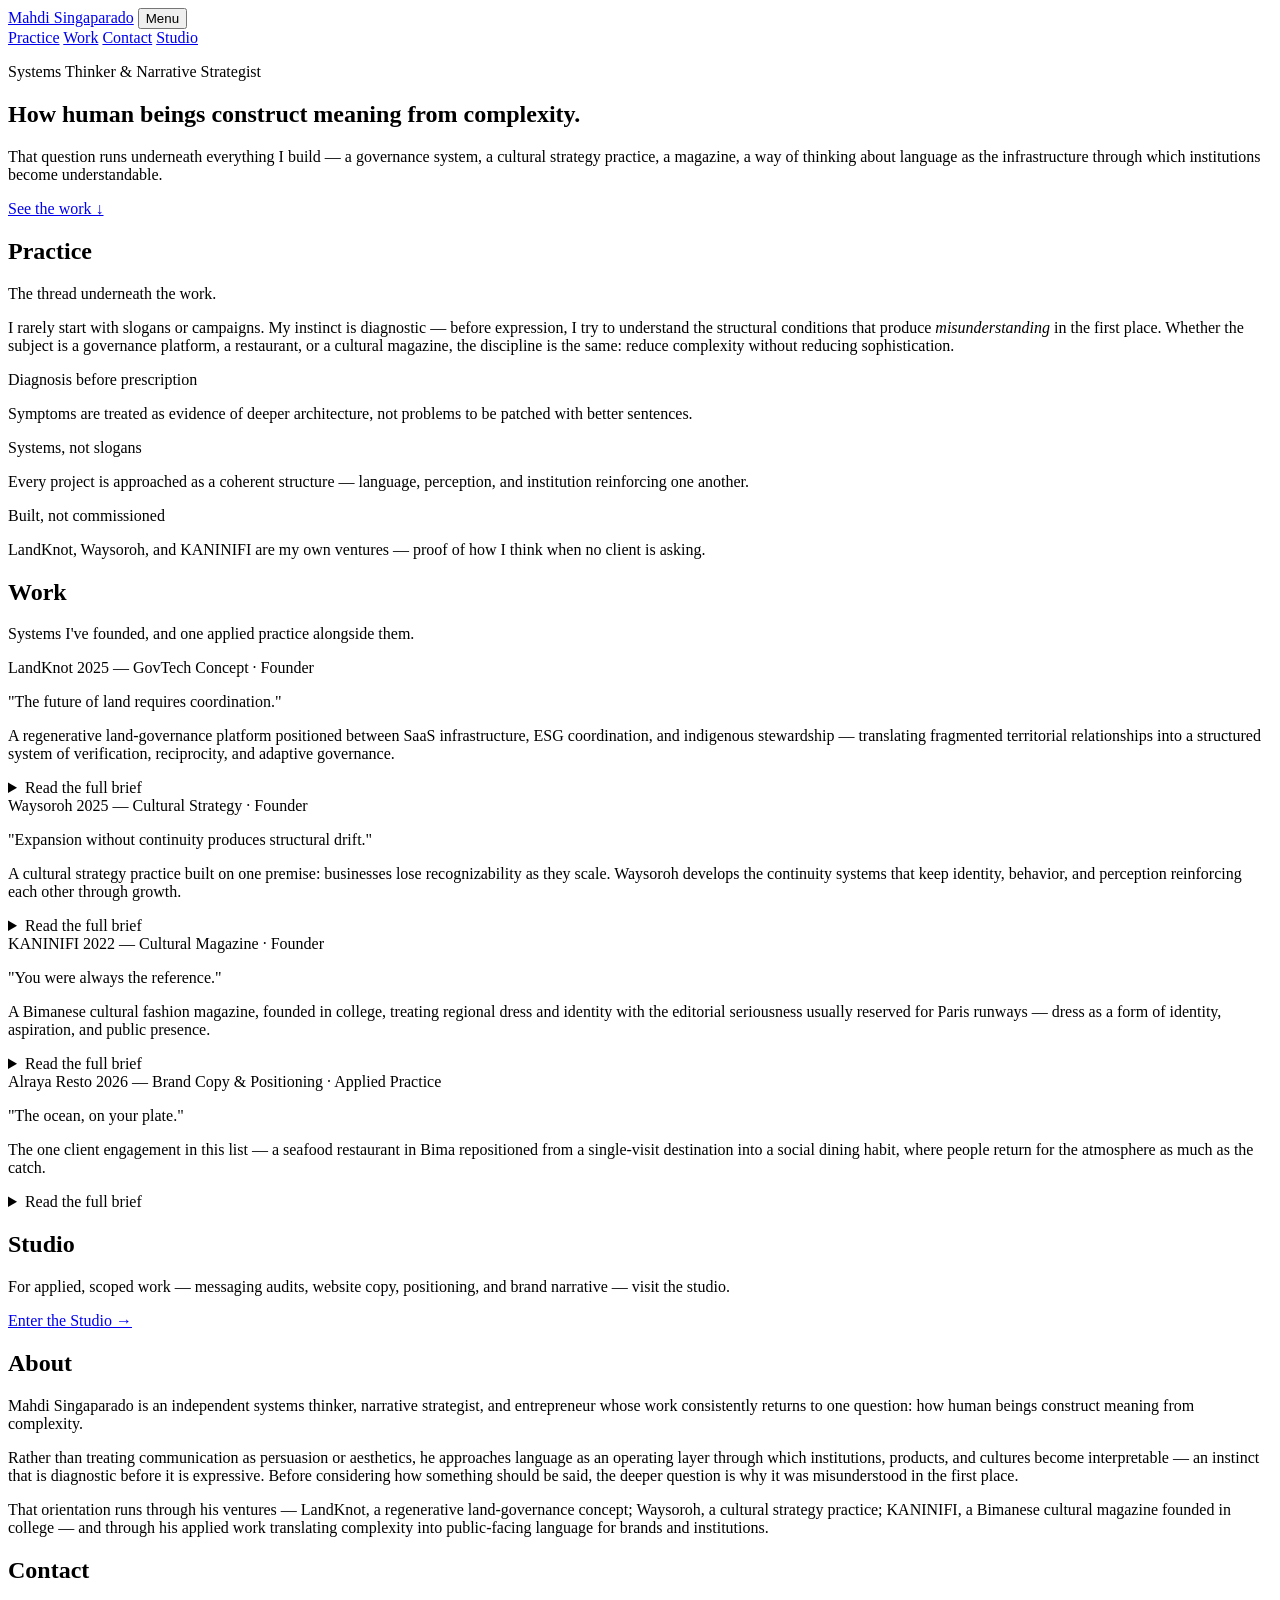
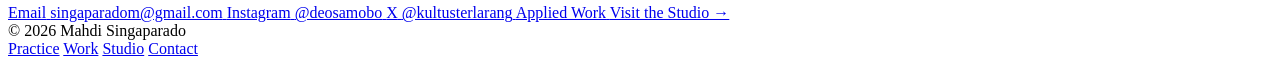
==== index.html @ 3f7102b0 "Create index.html" ====
<!DOCTYPE html>
<html lang="en">
<head>
<meta charset="UTF-8">
<meta name="viewport" content="width=device-width, initial-scale=1.0">
<title>Mahdi Singaparado</title>
<meta name="description" content="Mahdi Singaparado — systems thinker and narrative strategist working across language, culture, and institutions. LandKnot, Waysoroh, KANINIFI, and the practice behind them.">

<link rel="preconnect" href="https://fonts.googleapis.com">
<link rel="preconnect" href="https://fonts.gstatic.com" crossorigin>
<link href="https://fonts.googleapis.com/css2?family=Prata&family=Manrope:wght@400;500;600;700&family=IBM+Plex+Mono:wght@400;500&display=swap" rel="stylesheet">
<link rel="stylesheet" href="/styles.css">
</head>
<body>

<header>
  <nav class="container">
    <a href="#top" class="nav-name">Mahdi Singaparado</a>
    <button class="nav-toggle" id="navToggle" aria-expanded="false" aria-controls="navLinks">Menu</button>
    <div class="nav-links" id="navLinks">
      <a href="#practice">Practice</a>
      <a href="#work">Work</a>
      <a href="#contact">Contact</a>
      <a href="/studio" class="nav-cta">Studio</a>
    </div>
  </nav>
</header>

<main id="top">

  <!-- HERO -->
  <section class="hero">
    <div class="container">
      <p class="eyebrow hero-eyebrow">Systems Thinker &amp; Narrative Strategist</p>
      <h1>How human beings construct meaning from complexity.</h1>
      <p class="hero-sub">That question runs underneath everything I build — a governance system, a cultural strategy practice, a magazine, a way of thinking about language as the infrastructure through which institutions become understandable.</p>
      <a href="#work" class="hero-cta">See the work ↓</a>
    </div>
  </section>

  <!-- PRACTICE -->
  <section id="practice" class="practice">
    <div class="container">
      <div class="section-head reveal">
        <h2 class="section-title">Practice</h2>
        <p class="section-note">The thread underneath the work.</p>
      </div>
      <p class="practice-text reveal">I rarely start with slogans or campaigns. My instinct is diagnostic — before expression, I try to understand the structural conditions that produce <em>misunderstanding</em> in the first place. Whether the subject is a governance platform, a restaurant, or a cultural magazine, the discipline is the same: reduce complexity without reducing sophistication.</p>

      <div class="practice-list reveal">
        <div class="practice-item">
          <p class="eyebrow">Diagnosis before prescription</p>
          <p>Symptoms are treated as evidence of deeper architecture, not problems to be patched with better sentences.</p>
        </div>
        <div class="practice-item">
          <p class="eyebrow">Systems, not slogans</p>
          <p>Every project is approached as a coherent structure — language, perception, and institution reinforcing one another.</p>
        </div>
        <div class="practice-item">
          <p class="eyebrow">Built, not commissioned</p>
          <p>LandKnot, Waysoroh, and KANINIFI are my own ventures — proof of how I think when no client is asking.</p>
        </div>
      </div>
    </div>
  </section>

  <!-- WORK -->
  <section id="work">
    <div class="container">
      <div class="section-head reveal">
        <h2 class="section-title">Work</h2>
        <p class="section-note">Systems I've founded, and one applied practice alongside them.</p>
      </div>

      <div class="work-list">

        <div class="work-item reveal">
          <div class="work-meta">
            <span class="work-name">LandKnot</span>
            <span class="work-tag">2025 — GovTech Concept · Founder</span>
          </div>
          <p class="work-quote">"The future of land requires coordination."</p>
          <p class="work-desc">A regenerative land-governance platform positioned between SaaS infrastructure, ESG coordination, and indigenous stewardship — translating fragmented territorial relationships into a structured system of verification, reciprocity, and adaptive governance.</p>
          <details class="work-more">
            <summary>Read the full brief</summary>
            <div class="work-more-body">
              <p>LandKnot started from a structural observation: millions of hectares across emerging economies remain underutilized or disputed, while customary communities face legal fragmentation and limited participation in formal economic systems. The platform reframes land from static property into relational infrastructure — measurable, regenerative, and economically interoperable.</p>
              <p>Core line: <em>"LandKnot transforms fragmented land systems into coordinated stewardship networks."</em></p>
            </div>
          </details>
        </div>

        <div class="work-item reveal">
          <div class="work-meta">
            <span class="work-name">Waysoroh</span>
            <span class="work-tag">2025 — Cultural Strategy · Founder</span>
          </div>
          <p class="work-quote">"Expansion without continuity produces structural drift."</p>
          <p class="work-desc">A cultural strategy practice built on one premise: businesses lose recognizability as they scale. Waysoroh develops the continuity systems that keep identity, behavior, and perception reinforcing each other through growth.</p>
          <details class="work-more">
            <summary>Read the full brief</summary>
            <div class="work-more-body">
              <p>Working across hospitality, luxury, technology, and institutional sectors, Waysoroh's approach starts before communication and visual identity — establishing the foundational conditions that let a business remain legible to itself and to the market as complexity accumulates.</p>
              <p>Hero line: <em>"Strategic identity infrastructure for businesses navigating rapid growth, market expansion, and increasing complexity."</em></p>
            </div>
          </details>
        </div>

        <div class="work-item reveal">
          <div class="work-meta">
            <span class="work-name">KANINIFI</span>
            <span class="work-tag">2022 — Cultural Magazine · Founder</span>
          </div>
          <p class="work-quote">"You were always the reference."</p>
          <p class="work-desc">A Bimanese cultural fashion magazine, founded in college, treating regional dress and identity with the editorial seriousness usually reserved for Paris runways — dress as a form of identity, aspiration, and public presence.</p>
          <details class="work-more">
            <summary>Read the full brief</summary>
            <div class="work-more-body">
              <p>KANINIFI — from <em>kani</em> (to wear) and <em>nifi</em> (dreams) — argued that Indonesian textile and dress traditions weren't a historical subject to be appreciated from a distance, but a living present tense: the batik, the ikat, the songket, placed on the same editorial stage where global fashion culture conducts its conversations.</p>
              <p>Founding line: <em>"Heritage that gets dressed every morning."</em></p>
            </div>
          </details>
        </div>

        <div class="work-item reveal">
          <div class="work-meta">
            <span class="work-name">Alraya Resto</span>
            <span class="work-tag">2026 — Brand Copy &amp; Positioning · Applied Practice</span>
          </div>
          <p class="work-quote">"The ocean, on your plate."</p>
          <p class="work-desc">The one client engagement in this list — a seafood restaurant in Bima repositioned from a single-visit destination into a social dining habit, where people return for the atmosphere as much as the catch.</p>
          <details class="work-more">
            <summary>Read the full brief</summary>
            <div class="work-more-body">
              <p>Alraya sources seafood directly from Sampungu's fishermen and its own aquaculture farm in Waworada Bay. The copy system carries that provenance through warmth and shared experience rather than a list of features — small talk over a live tank, a table by the koi pond, food arriving as the story ends in laughter.</p>
              <p>Tagline: <em>Pesta Cita Rasa — The Feast of Flavour.</em></p>
            </div>
          </details>
        </div>

      </div>
    </div>
  </section>

  <!-- STUDIO LINK-OUT -->
  <section class="studio-band">
    <div class="container">
      <div class="section-head reveal" style="border-color:#3A3936;">
        <h2 class="section-title">Studio</h2>
      </div>
      <div class="studio-band-body reveal">
        <p>For applied, scoped work — messaging audits, website copy, positioning, and brand narrative — visit the studio.</p>
        <a href="/studio" class="studio-band-cta">Enter the Studio →</a>
      </div>
    </div>
  </section>

  <!-- ABOUT + CONTACT -->
  <section id="contact">
    <div class="container">
      <div class="about-contact">

        <div class="reveal">
          <h2 class="section-title" style="margin-bottom:20px;">About</h2>
          <div class="about-text">
            <p>Mahdi Singaparado is an independent systems thinker, narrative strategist, and entrepreneur whose work consistently returns to one question: how human beings construct meaning from complexity.</p>
            <p>Rather than treating communication as persuasion or aesthetics, he approaches language as an operating layer through which institutions, products, and cultures become interpretable — an instinct that is diagnostic before it is expressive. Before considering how something should be said, the deeper question is why it was misunderstood in the first place.</p>
            <p>That orientation runs through his ventures — LandKnot, a regenerative land-governance concept; Waysoroh, a cultural strategy practice; KANINIFI, a Bimanese cultural magazine founded in college — and through his applied work translating complexity into public-facing language for brands and institutions.</p>
          </div>
        </div>

        <div class="reveal">
          <h2 class="section-title" style="margin-bottom:20px;">Contact</h2>
          <div class="contact-list">
            <a href="mailto:singaparadom@gmail.com" class="contact-row">
              <span class="contact-label">Email</span>
              <span class="contact-value">singaparadom@gmail.com</span>
            </a>
            <a href="https://instagram.com/deosamobo" target="_blank" rel="noopener" class="contact-row">
              <span class="contact-label">Instagram</span>
              <span class="contact-value">@deosamobo</span>
            </a>
            <a href="https://x.com/kultusterlarang" target="_blank" rel="noopener" class="contact-row">
              <span class="contact-label">X</span>
              <span class="contact-value">@kultusterlarang</span>
            </a>
            <a href="/studio" class="contact-row">
              <span class="contact-label">Applied Work</span>
              <span class="contact-value">Visit the Studio →</span>
            </a>
          </div>
        </div>

      </div>
    </div>
  </section>

</main>

<footer>
  <div class="container footer-row">
    <span>© 2026 Mahdi Singaparado</span>
    <div class="footer-links">
      <a href="#practice">Practice</a>
      <a href="#work">Work</a>
      <a href="/studio">Studio</a>
      <a href="#contact">Contact</a>
    </div>
  </div>
</footer>

<script src="/script.js"></script>
</body>
</html>
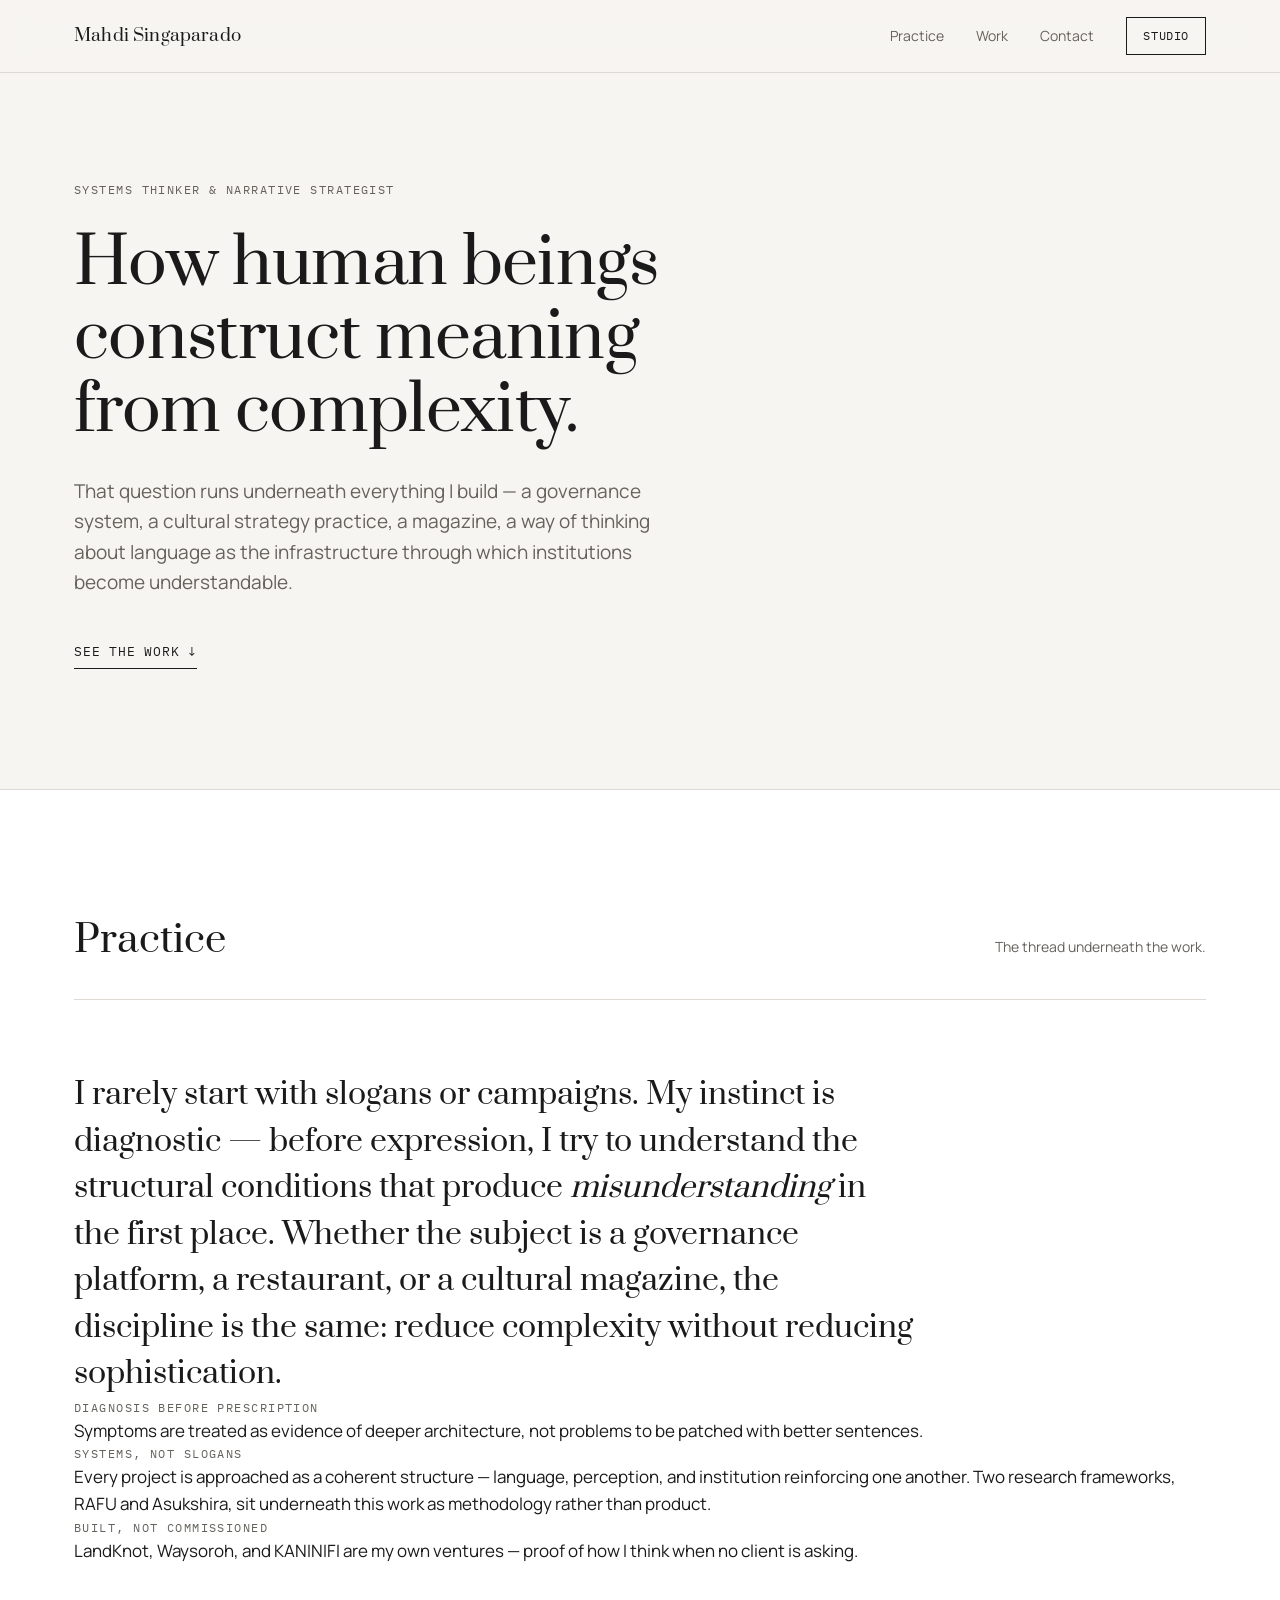
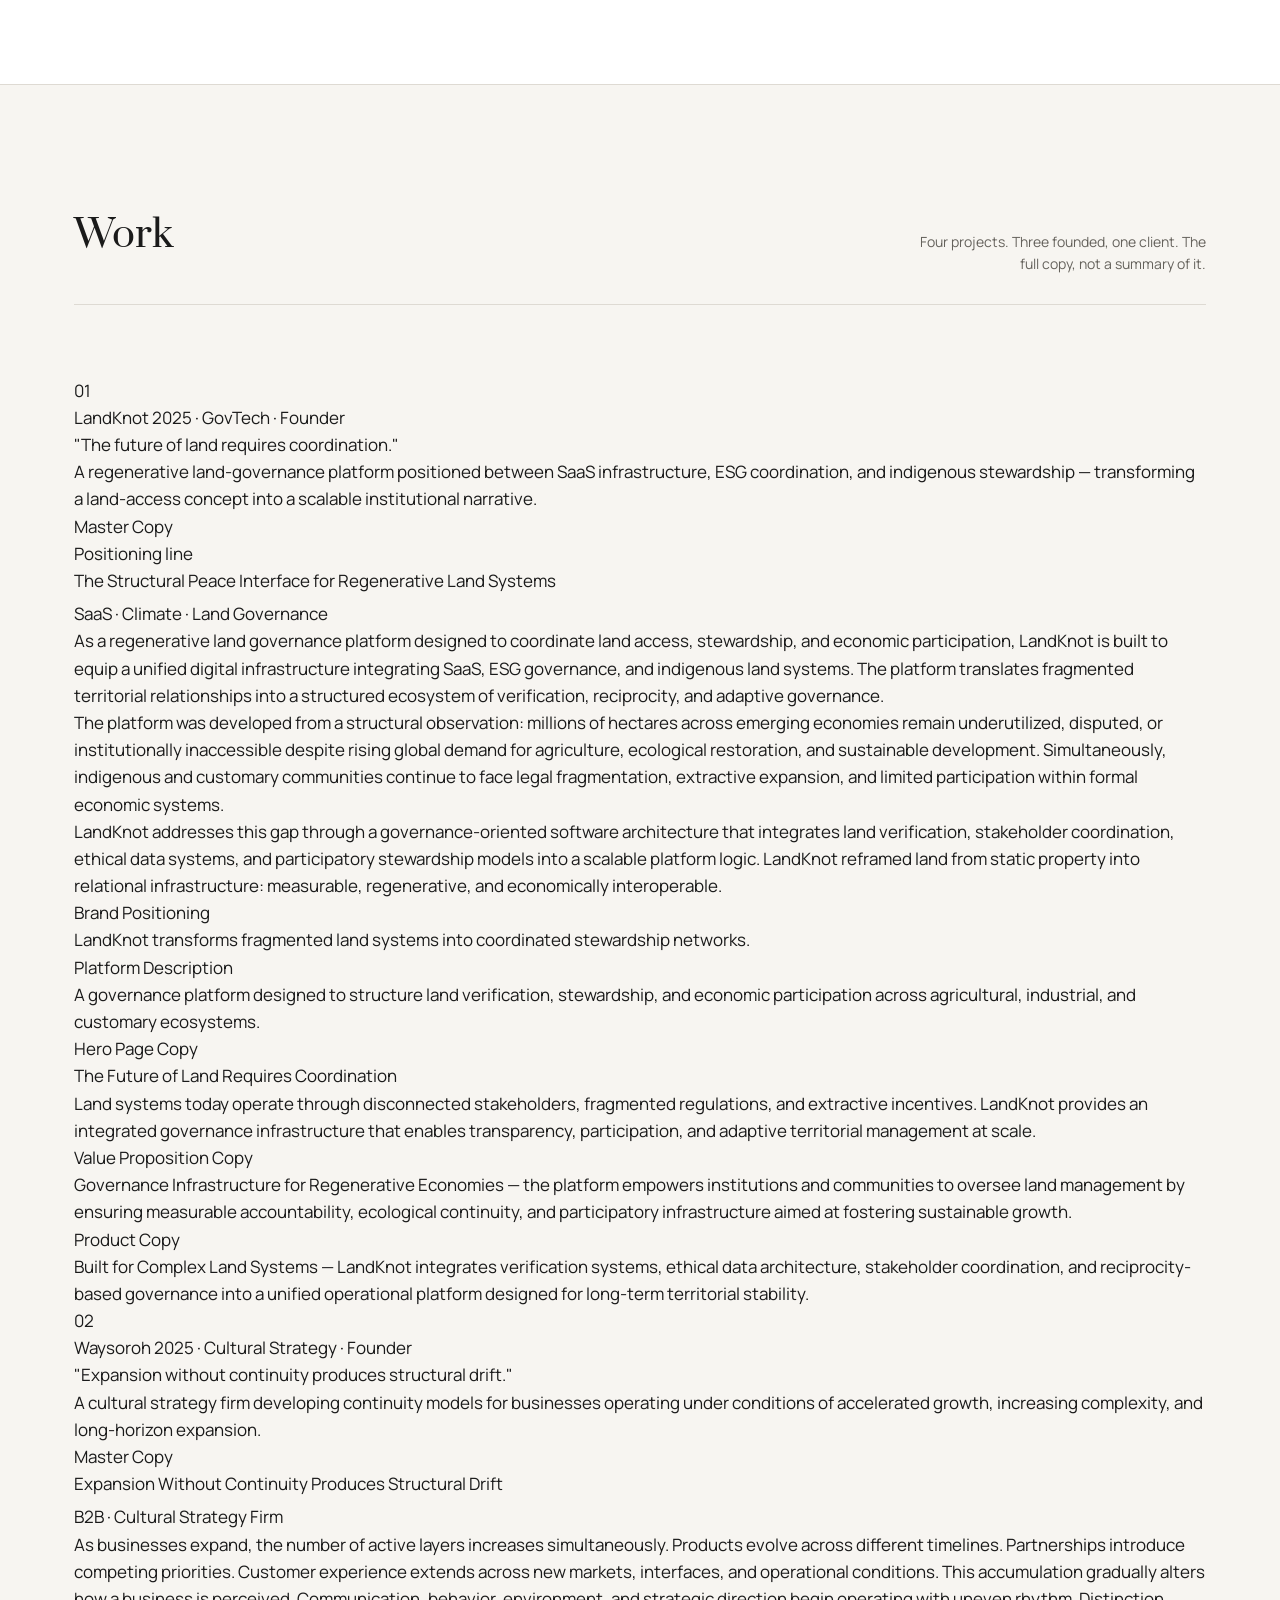
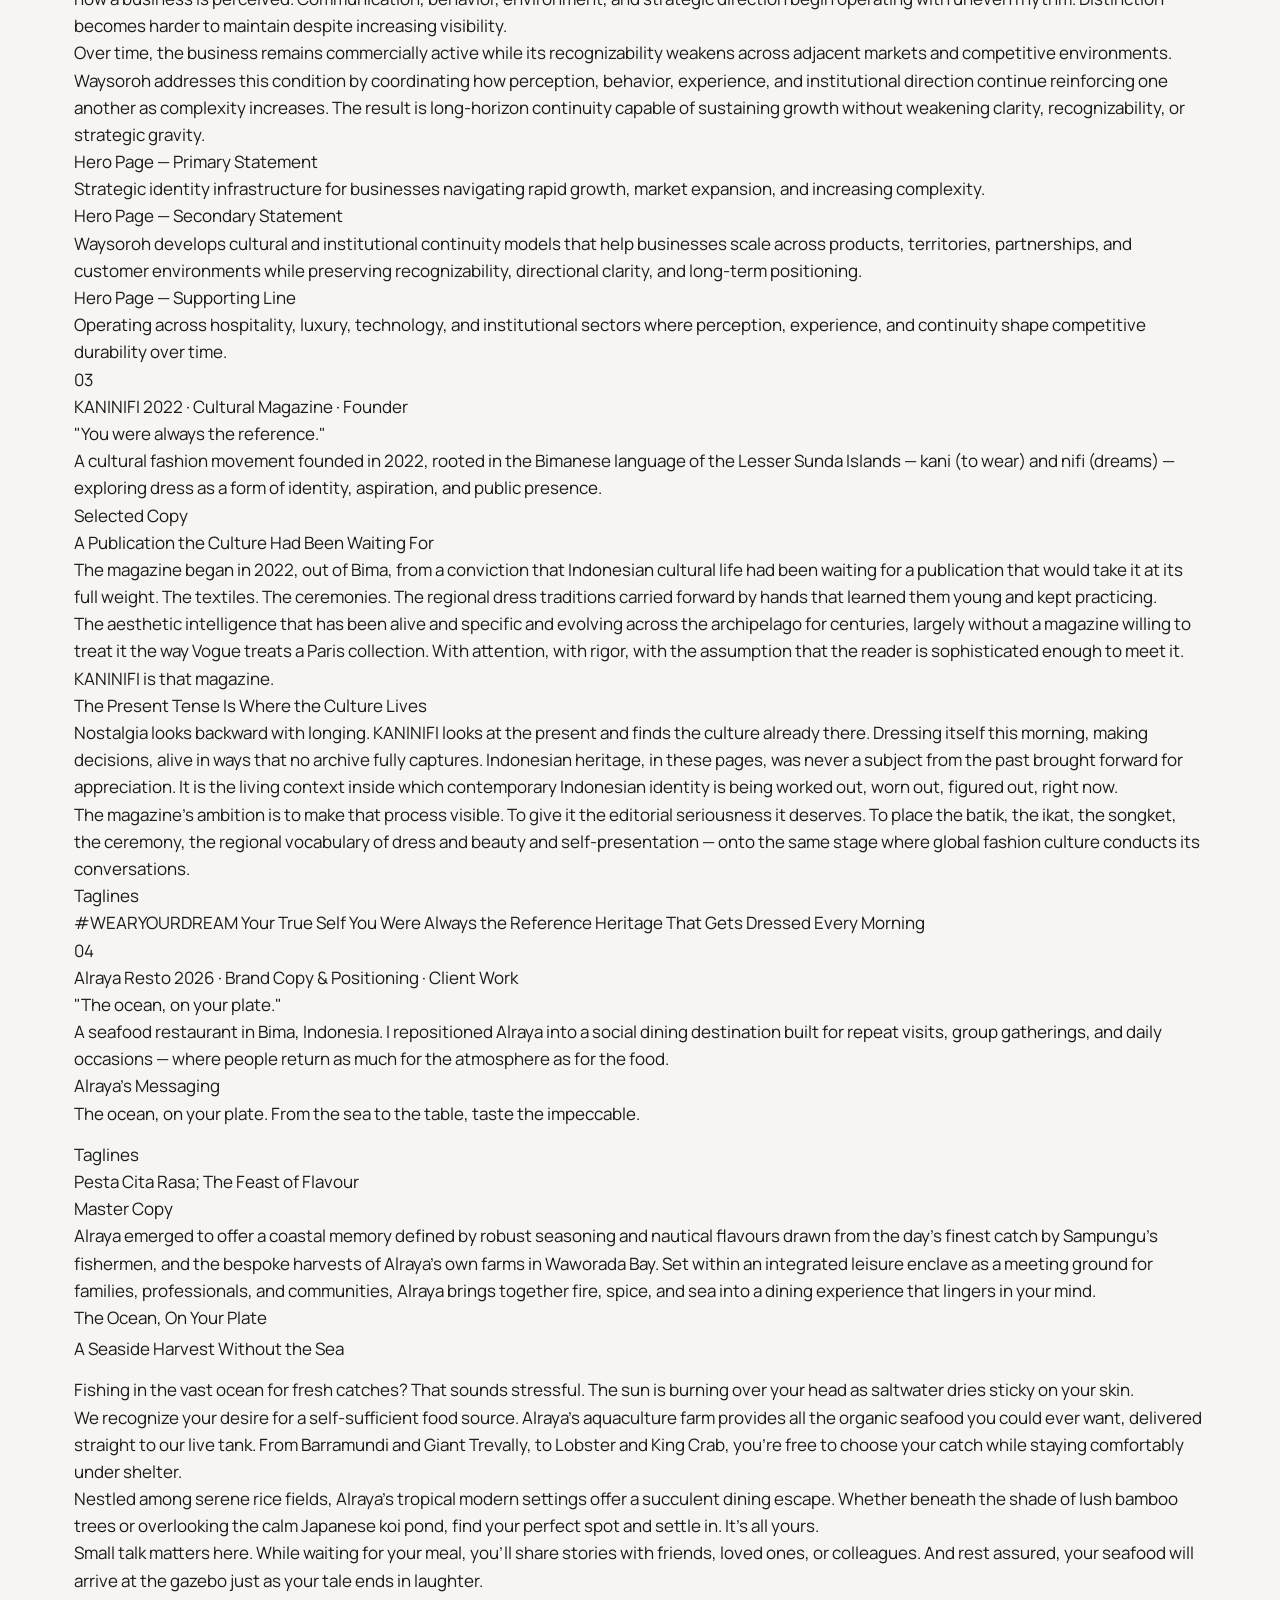
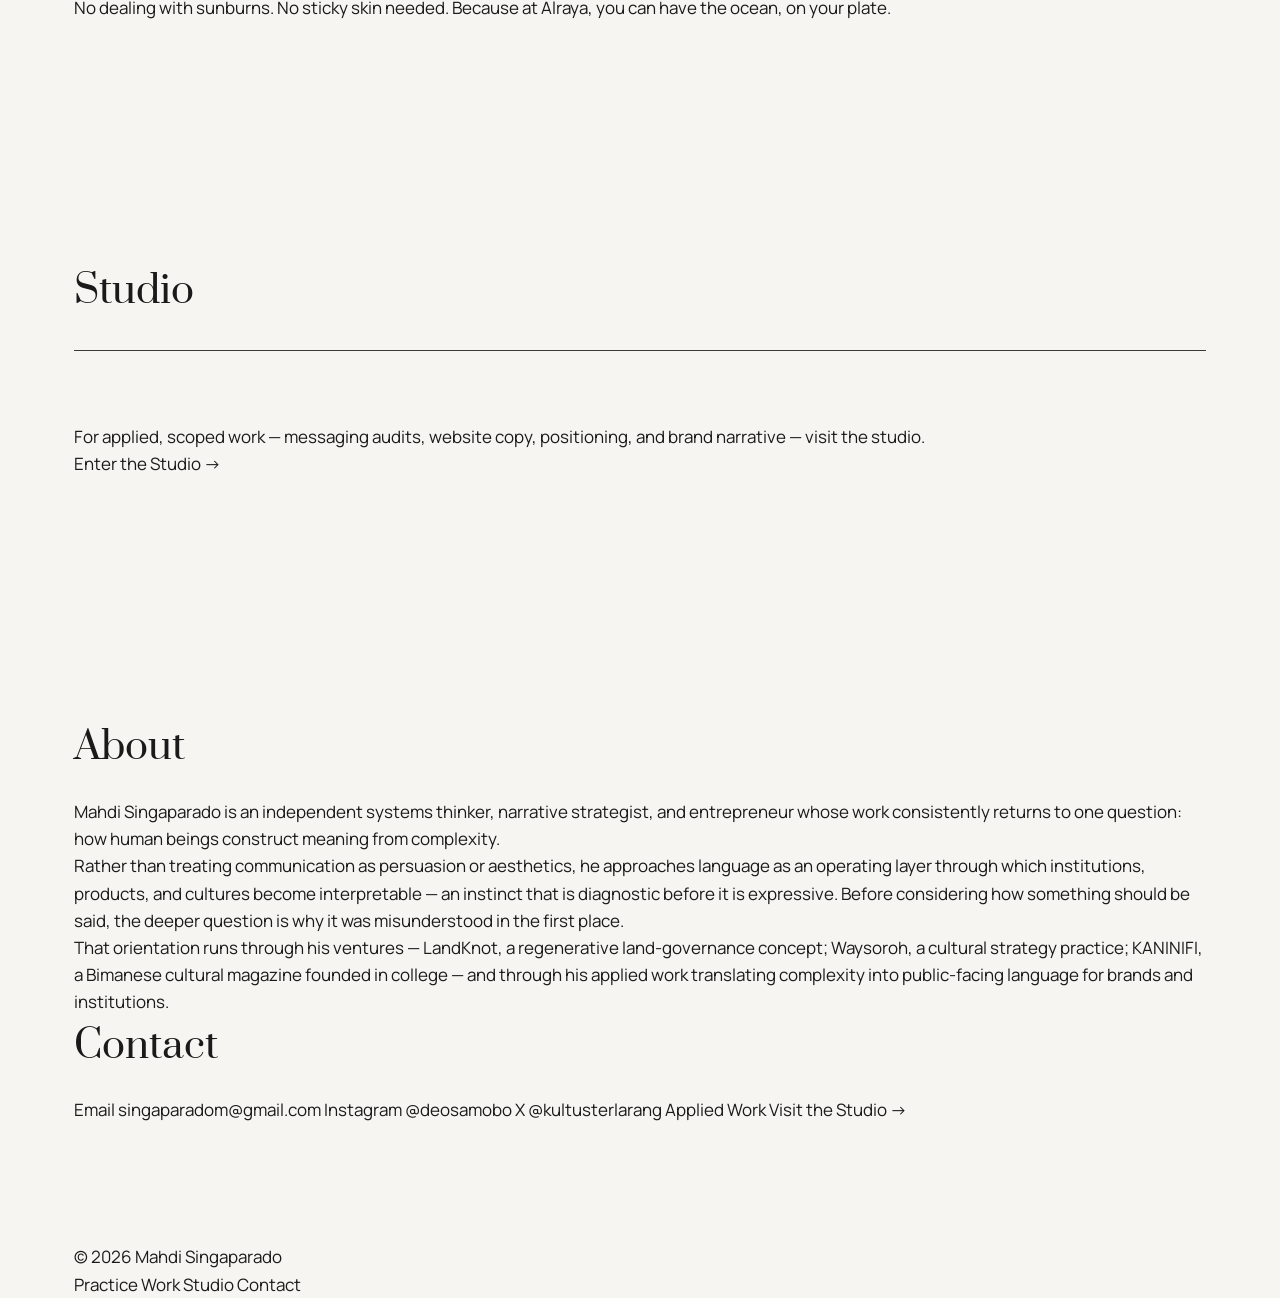
==== commit 29736620: "Update index.html" ====
--- a/index.html
+++ b/index.html
@@ -14,6 +14,7 @@
 <body>
 
 <header>
+  <div class="stripe"><span class="s1"></span><span class="s2"></span><span class="s3"></span><span class="s4"></span></div>
   <nav class="container">
     <a href="#top" class="nav-name">Mahdi Singaparado</a>
     <button class="nav-toggle" id="navToggle" aria-expanded="false" aria-controls="navLinks">Menu</button>
@@ -48,15 +49,18 @@
       <p class="practice-text reveal">I rarely start with slogans or campaigns. My instinct is diagnostic — before expression, I try to understand the structural conditions that produce <em>misunderstanding</em> in the first place. Whether the subject is a governance platform, a restaurant, or a cultural magazine, the discipline is the same: reduce complexity without reducing sophistication.</p>
 
       <div class="practice-list reveal">
-        <div class="practice-item">
+        <div class="practice-item accent-sage">
+          <div class="practice-swatch"></div>
           <p class="eyebrow">Diagnosis before prescription</p>
           <p>Symptoms are treated as evidence of deeper architecture, not problems to be patched with better sentences.</p>
         </div>
-        <div class="practice-item">
+        <div class="practice-item accent-clay">
+          <div class="practice-swatch"></div>
           <p class="eyebrow">Systems, not slogans</p>
-          <p>Every project is approached as a coherent structure — language, perception, and institution reinforcing one another.</p>
-        </div>
-        <div class="practice-item">
+          <p>Every project is approached as a coherent structure — language, perception, and institution reinforcing one another. Two research frameworks, RAFU and Asukshira, sit underneath this work as methodology rather than product.</p>
+        </div>
+        <div class="practice-item accent-obsidian">
+          <div class="practice-swatch"></div>
           <p class="eyebrow">Built, not commissioned</p>
           <p>LandKnot, Waysoroh, and KANINIFI are my own ventures — proof of how I think when no client is asking.</p>
         </div>
@@ -69,73 +73,178 @@
     <div class="container">
       <div class="section-head reveal">
         <h2 class="section-title">Work</h2>
-        <p class="section-note">Systems I've founded, and one applied practice alongside them.</p>
+        <p class="section-note">Four projects. Three founded, one client. The full copy, not a summary of it.</p>
       </div>
 
       <div class="work-list">
 
-        <div class="work-item reveal">
-          <div class="work-meta">
-            <span class="work-name">LandKnot</span>
-            <span class="work-tag">2025 — GovTech Concept · Founder</span>
-          </div>
-          <p class="work-quote">"The future of land requires coordination."</p>
-          <p class="work-desc">A regenerative land-governance platform positioned between SaaS infrastructure, ESG coordination, and indigenous stewardship — translating fragmented territorial relationships into a structured system of verification, reciprocity, and adaptive governance.</p>
-          <details class="work-more">
-            <summary>Read the full brief</summary>
-            <div class="work-more-body">
-              <p>LandKnot started from a structural observation: millions of hectares across emerging economies remain underutilized or disputed, while customary communities face legal fragmentation and limited participation in formal economic systems. The platform reframes land from static property into relational infrastructure — measurable, regenerative, and economically interoperable.</p>
-              <p>Core line: <em>"LandKnot transforms fragmented land systems into coordinated stewardship networks."</em></p>
-            </div>
-          </details>
-        </div>
-
-        <div class="work-item reveal">
-          <div class="work-meta">
-            <span class="work-name">Waysoroh</span>
-            <span class="work-tag">2025 — Cultural Strategy · Founder</span>
-          </div>
-          <p class="work-quote">"Expansion without continuity produces structural drift."</p>
-          <p class="work-desc">A cultural strategy practice built on one premise: businesses lose recognizability as they scale. Waysoroh develops the continuity systems that keep identity, behavior, and perception reinforcing each other through growth.</p>
-          <details class="work-more">
-            <summary>Read the full brief</summary>
-            <div class="work-more-body">
-              <p>Working across hospitality, luxury, technology, and institutional sectors, Waysoroh's approach starts before communication and visual identity — establishing the foundational conditions that let a business remain legible to itself and to the market as complexity accumulates.</p>
-              <p>Hero line: <em>"Strategic identity infrastructure for businesses navigating rapid growth, market expansion, and increasing complexity."</em></p>
-            </div>
-          </details>
-        </div>
-
-        <div class="work-item reveal">
-          <div class="work-meta">
-            <span class="work-name">KANINIFI</span>
-            <span class="work-tag">2022 — Cultural Magazine · Founder</span>
-          </div>
-          <p class="work-quote">"You were always the reference."</p>
-          <p class="work-desc">A Bimanese cultural fashion magazine, founded in college, treating regional dress and identity with the editorial seriousness usually reserved for Paris runways — dress as a form of identity, aspiration, and public presence.</p>
-          <details class="work-more">
-            <summary>Read the full brief</summary>
-            <div class="work-more-body">
-              <p>KANINIFI — from <em>kani</em> (to wear) and <em>nifi</em> (dreams) — argued that Indonesian textile and dress traditions weren't a historical subject to be appreciated from a distance, but a living present tense: the batik, the ikat, the songket, placed on the same editorial stage where global fashion culture conducts its conversations.</p>
-              <p>Founding line: <em>"Heritage that gets dressed every morning."</em></p>
-            </div>
-          </details>
-        </div>
-
-        <div class="work-item reveal">
-          <div class="work-meta">
-            <span class="work-name">Alraya Resto</span>
-            <span class="work-tag">2026 — Brand Copy &amp; Positioning · Applied Practice</span>
-          </div>
-          <p class="work-quote">"The ocean, on your plate."</p>
-          <p class="work-desc">The one client engagement in this list — a seafood restaurant in Bima repositioned from a single-visit destination into a social dining habit, where people return for the atmosphere as much as the catch.</p>
-          <details class="work-more">
-            <summary>Read the full brief</summary>
-            <div class="work-more-body">
-              <p>Alraya sources seafood directly from Sampungu's fishermen and its own aquaculture farm in Waworada Bay. The copy system carries that provenance through warmth and shared experience rather than a list of features — small talk over a live tank, a table by the koi pond, food arriving as the story ends in laughter.</p>
-              <p>Tagline: <em>Pesta Cita Rasa — The Feast of Flavour.</em></p>
-            </div>
-          </details>
+        <div class="work-item reveal accent-sage">
+          <div class="index-num">01</div>
+          <div class="accent-rule"></div>
+          <div>
+            <div class="work-meta">
+              <span class="work-name">LandKnot</span>
+              <span class="chip">2025 · GovTech · Founder</span>
+            </div>
+            <p class="work-quote">"The future of land requires coordination."</p>
+            <p class="work-desc">A regenerative land-governance platform positioned between SaaS infrastructure, ESG coordination, and indigenous stewardship — transforming a land-access concept into a scalable institutional narrative.</p>
+
+            <div class="work-copy-section">
+              <p class="work-copy-heading">Master Copy</p>
+              <div class="copy-block">
+                <p class="copy-label">Positioning line</p>
+                <p class="copy-display">The Structural Peace Interface for Regenerative Land Systems</p>
+                <p class="copy-label" style="margin-top:6px;">SaaS · Climate · Land Governance</p>
+              </div>
+              <div class="copy-block">
+                <p class="copy-text">As a regenerative land governance platform designed to coordinate land access, stewardship, and economic participation, LandKnot is built to equip a unified digital infrastructure integrating SaaS, ESG governance, and indigenous land systems. The platform translates fragmented territorial relationships into a structured ecosystem of verification, reciprocity, and adaptive governance.</p>
+                <p class="copy-text">The platform was developed from a structural observation: millions of hectares across emerging economies remain underutilized, disputed, or institutionally inaccessible despite rising global demand for agriculture, ecological restoration, and sustainable development. Simultaneously, indigenous and customary communities continue to face legal fragmentation, extractive expansion, and limited participation within formal economic systems.</p>
+                <p class="copy-text">LandKnot addresses this gap through a governance-oriented software architecture that integrates land verification, stakeholder coordination, ethical data systems, and participatory stewardship models into a scalable platform logic. LandKnot reframed land from static property into relational infrastructure: measurable, regenerative, and economically interoperable.</p>
+              </div>
+
+              <div class="spec-grid">
+                <div class="spec-row">
+                  <p class="copy-label">Brand Positioning</p>
+                  <p class="copy-text">LandKnot transforms fragmented land systems into coordinated stewardship networks.</p>
+                </div>
+                <div class="spec-row">
+                  <p class="copy-label">Platform Description</p>
+                  <p class="copy-text">A governance platform designed to structure land verification, stewardship, and economic participation across agricultural, industrial, and customary ecosystems.</p>
+                </div>
+                <div class="spec-row">
+                  <p class="copy-label">Hero Page Copy</p>
+                  <p class="copy-display">The Future of Land Requires Coordination</p>
+                  <p class="copy-text">Land systems today operate through disconnected stakeholders, fragmented regulations, and extractive incentives. LandKnot provides an integrated governance infrastructure that enables transparency, participation, and adaptive territorial management at scale.</p>
+                </div>
+                <div class="spec-row">
+                  <p class="copy-label">Value Proposition Copy</p>
+                  <p class="copy-text">Governance Infrastructure for Regenerative Economies — the platform empowers institutions and communities to oversee land management by ensuring measurable accountability, ecological continuity, and participatory infrastructure aimed at fostering sustainable growth.</p>
+                </div>
+                <div class="spec-row">
+                  <p class="copy-label">Product Copy</p>
+                  <p class="copy-text">Built for Complex Land Systems — LandKnot integrates verification systems, ethical data architecture, stakeholder coordination, and reciprocity-based governance into a unified operational platform designed for long-term territorial stability.</p>
+                </div>
+              </div>
+            </div>
+          </div>
+        </div>
+
+        <div class="work-item reveal accent-clay">
+          <div class="index-num">02</div>
+          <div class="accent-rule"></div>
+          <div>
+            <div class="work-meta">
+              <span class="work-name">Waysoroh</span>
+              <span class="chip">2025 · Cultural Strategy · Founder</span>
+            </div>
+            <p class="work-quote">"Expansion without continuity produces structural drift."</p>
+            <p class="work-desc">A cultural strategy firm developing continuity models for businesses operating under conditions of accelerated growth, increasing complexity, and long-horizon expansion.</p>
+
+            <div class="work-copy-section">
+              <p class="work-copy-heading">Master Copy</p>
+              <div class="copy-block">
+                <p class="copy-display">Expansion Without Continuity Produces Structural Drift</p>
+                <p class="copy-label" style="margin-top:6px;">B2B · Cultural Strategy Firm</p>
+              </div>
+              <div class="copy-block">
+                <p class="copy-text">As businesses expand, the number of active layers increases simultaneously. Products evolve across different timelines. Partnerships introduce competing priorities. Customer experience extends across new markets, interfaces, and operational conditions. This accumulation gradually alters how a business is perceived. Communication, behavior, environment, and strategic direction begin operating with uneven rhythm. Distinction becomes harder to maintain despite increasing visibility.</p>
+                <p class="copy-text">Over time, the business remains commercially active while its recognizability weakens across adjacent markets and competitive environments. Waysoroh addresses this condition by coordinating how perception, behavior, experience, and institutional direction continue reinforcing one another as complexity increases. The result is long-horizon continuity capable of sustaining growth without weakening clarity, recognizability, or strategic gravity.</p>
+              </div>
+
+              <div class="spec-grid">
+                <div class="spec-row">
+                  <p class="copy-label">Hero Page — Primary Statement</p>
+                  <p class="copy-text">Strategic identity infrastructure for businesses navigating rapid growth, market expansion, and increasing complexity.</p>
+                </div>
+                <div class="spec-row">
+                  <p class="copy-label">Hero Page — Secondary Statement</p>
+                  <p class="copy-text">Waysoroh develops cultural and institutional continuity models that help businesses scale across products, territories, partnerships, and customer environments while preserving recognizability, directional clarity, and long-term positioning.</p>
+                </div>
+                <div class="spec-row">
+                  <p class="copy-label">Hero Page — Supporting Line</p>
+                  <p class="copy-text">Operating across hospitality, luxury, technology, and institutional sectors where perception, experience, and continuity shape competitive durability over time.</p>
+                </div>
+              </div>
+            </div>
+          </div>
+        </div>
+
+        <div class="work-item reveal accent-obsidian">
+          <div class="index-num">03</div>
+          <div class="accent-rule"></div>
+          <div>
+            <div class="work-meta">
+              <span class="work-name">KANINIFI</span>
+              <span class="chip">2022 · Cultural Magazine · Founder</span>
+            </div>
+            <p class="work-quote">"You were always the reference."</p>
+            <p class="work-desc">A cultural fashion movement founded in 2022, rooted in the Bimanese language of the Lesser Sunda Islands — kani (to wear) and nifi (dreams) — exploring dress as a form of identity, aspiration, and public presence.</p>
+
+            <div class="work-copy-section">
+              <p class="work-copy-heading">Selected Copy</p>
+              <div class="copy-block">
+                <p class="copy-display">A Publication the Culture Had Been Waiting For</p>
+                <p class="copy-text">The magazine began in 2022, out of Bima, from a conviction that Indonesian cultural life had been waiting for a publication that would take it at its full weight. The textiles. The ceremonies. The regional dress traditions carried forward by hands that learned them young and kept practicing.</p>
+                <p class="copy-text">The aesthetic intelligence that has been alive and specific and evolving across the archipelago for centuries, largely without a magazine willing to treat it the way Vogue treats a Paris collection. With attention, with rigor, with the assumption that the reader is sophisticated enough to meet it. KANINIFI is that magazine.</p>
+              </div>
+              <div class="copy-block">
+                <p class="copy-display">The Present Tense Is Where the Culture Lives</p>
+                <p class="copy-text">Nostalgia looks backward with longing. KANINIFI looks at the present and finds the culture already there. Dressing itself this morning, making decisions, alive in ways that no archive fully captures. Indonesian heritage, in these pages, was never a subject from the past brought forward for appreciation. It is the living context inside which contemporary Indonesian identity is being worked out, worn out, figured out, right now.</p>
+                <p class="copy-text">The magazine's ambition is to make that process visible. To give it the editorial seriousness it deserves. To place the batik, the ikat, the songket, the ceremony, the regional vocabulary of dress and beauty and self-presentation — onto the same stage where global fashion culture conducts its conversations.</p>
+              </div>
+              <div class="copy-block">
+                <p class="copy-label">Taglines</p>
+                <div class="tagline-list">
+                  <span>#WEARYOURDREAM</span>
+                  <span>Your True Self</span>
+                  <span>You Were Always the Reference</span>
+                  <span>Heritage That Gets Dressed Every Morning</span>
+                </div>
+              </div>
+            </div>
+          </div>
+        </div>
+
+        <div class="work-item reveal accent-bronze">
+          <div class="index-num">04</div>
+          <div class="accent-rule"></div>
+          <div>
+            <div class="work-meta">
+              <span class="work-name">Alraya Resto</span>
+              <span class="chip">2026 · Brand Copy &amp; Positioning · Client Work</span>
+            </div>
+            <p class="work-quote">"The ocean, on your plate."</p>
+            <p class="work-desc">A seafood restaurant in Bima, Indonesia. I repositioned Alraya into a social dining destination built for repeat visits, group gatherings, and daily occasions — where people return as much for the atmosphere as for the food.</p>
+
+            <div class="work-copy-section">
+              <p class="work-copy-heading">Alraya's Messaging</p>
+              <div class="copy-block">
+                <div class="tagline-list">
+                  <span>The ocean, on your plate.</span>
+                  <span>From the sea to the table, taste the impeccable.</span>
+                </div>
+                <p class="copy-label" style="margin-top:14px;">Taglines</p>
+                <div class="tagline-list">
+                  <span>Pesta Cita Rasa; The Feast of Flavour</span>
+                </div>
+              </div>
+
+              <div class="copy-block">
+                <p class="copy-label">Master Copy</p>
+                <p class="copy-text">Alraya emerged to offer a coastal memory defined by robust seasoning and nautical flavours drawn from the day's finest catch by Sampungu's fishermen, and the bespoke harvests of Alraya's own farms in Waworada Bay. Set within an integrated leisure enclave as a meeting ground for families, professionals, and communities, Alraya brings together fire, spice, and sea into a dining experience that lingers in your mind.</p>
+              </div>
+
+              <div class="copy-block">
+                <p class="copy-display">The Ocean, On Your Plate</p>
+                <p class="copy-label" style="margin-top:4px;">A Seaside Harvest Without the Sea</p>
+                <p class="copy-text" style="margin-top:14px;">Fishing in the vast ocean for fresh catches? That sounds stressful. The sun is burning over your head as saltwater dries sticky on your skin.</p>
+                <p class="copy-text">We recognize your desire for a self-sufficient food source. Alraya's aquaculture farm provides all the organic seafood you could ever want, delivered straight to our live tank. From Barramundi and Giant Trevally, to Lobster and King Crab, you're free to choose your catch while staying comfortably under shelter.</p>
+                <p class="copy-text">Nestled among serene rice fields, Alraya's tropical modern settings offer a succulent dining escape. Whether beneath the shade of lush bamboo trees or overlooking the calm Japanese koi pond, find your perfect spot and settle in. It's all yours.</p>
+                <p class="copy-text">Small talk matters here. While waiting for your meal, you'll share stories with friends, loved ones, or colleagues. And rest assured, your seafood will arrive at the gazebo just as your tale ends in laughter.</p>
+                <p class="copy-text">No dealing with sunburns. No sticky skin needed. Because at Alraya, you can have the ocean, on your plate.</p>
+              </div>
+            </div>
+          </div>
         </div>
 
       </div>
--- a/styles.css
+++ b/styles.css
@@ -0,0 +1,218 @@
+:root{
+  --paper:#F7F5F1;
+  --surface:#FFFFFF;
+  --ink:#1A1A1A;
+  --slate:#65625C;
+  --hairline:#DEDAD3;
+  --bronze:#8A6D46;
+
+  --display: 'Prata', serif;
+  --body: 'Manrope', sans-serif;
+  --mono: 'IBM Plex Mono', monospace;
+
+  --container: 1180px;
+  --gutter: 24px;
+}
+
+*{ box-sizing:border-box; margin:0; padding:0; }
+html{ scroll-behavior:smooth; }
+
+body{
+  background:var(--paper);
+  color:var(--ink);
+  font-family:var(--body);
+  font-size:17px;
+  line-height:1.6;
+  -webkit-font-smoothing:antialiased;
+  overflow-x:hidden;
+}
+
+a{ color:inherit; text-decoration:none; }
+::selection{ background:var(--bronze); color:var(--surface); }
+
+a:focus-visible,
+button:focus-visible,
+summary:focus-visible,
+input:focus-visible,
+textarea:focus-visible,
+select:focus-visible{
+  outline:2px solid var(--bronze);
+  outline-offset:3px;
+}
+
+.container{
+  max-width:var(--container);
+  margin:0 auto;
+  padding:0 var(--gutter);
+}
+
+.eyebrow{
+  font-family:var(--mono);
+  font-size:12px;
+  letter-spacing:0.12em;
+  text-transform:uppercase;
+  color:var(--slate);
+}
+
+.reveal{
+  opacity:0;
+  transform:translateY(16px);
+  transition:opacity 0.8s ease, transform 0.8s ease;
+}
+.reveal.is-visible{
+  opacity:1;
+  transform:translateY(0);
+}
+@media (prefers-reduced-motion: reduce){
+  .reveal{ opacity:1; transform:none; transition:none; }
+  html{ scroll-behavior:auto; }
+}
+
+header{
+  position:fixed;
+  top:0; left:0; right:0;
+  z-index:100;
+  background:rgba(247,245,241,0.88);
+  backdrop-filter:blur(8px);
+  border-bottom:1px solid var(--hairline);
+}
+nav{
+  display:flex;
+  align-items:center;
+  justify-content:space-between;
+  height:72px;
+}
+.nav-name{
+  font-family:var(--display);
+  font-size:17px;
+  letter-spacing:0.01em;
+}
+.nav-links{
+  display:flex;
+  align-items:center;
+  gap:32px;
+  font-size:14px;
+  color:var(--slate);
+}
+.nav-links a{ transition:color 0.2s ease; }
+.nav-links a:hover{ color:var(--ink); }
+.nav-cta{
+  font-family:var(--mono);
+  font-size:12px;
+  letter-spacing:0.05em;
+  text-transform:uppercase;
+  color:var(--ink) !important;
+  border:1px solid var(--ink);
+  padding:8px 16px;
+}
+.nav-cta:hover{ background:var(--ink); color:var(--paper) !important; }
+
+.nav-toggle{
+  display:none;
+  background:none;
+  border:none;
+  font-family:var(--mono);
+  font-size:13px;
+  color:var(--ink);
+  cursor:pointer;
+}
+
+@media (max-width:720px){
+  .nav-links{
+    position:fixed;
+    top:72px; left:0; right:0;
+    background:var(--paper);
+    border-bottom:1px solid var(--hairline);
+    flex-direction:column;
+    align-items:stretch;
+    gap:0;
+    max-height:0;
+    overflow:hidden;
+    transition:max-height 0.3s ease;
+  }
+  .nav-links.open{ max-height:360px; }
+  .nav-links a{
+    padding:16px var(--gutter);
+    border-top:1px solid var(--hairline);
+    width:100%;
+  }
+  .nav-cta{ border:none; text-align:left; }
+  .nav-toggle{ display:block; }
+}
+
+.hero{
+  padding:180px 0 120px;
+  border-bottom:1px solid var(--hairline);
+}
+.hero-eyebrow{ margin-bottom:28px; }
+h1{
+  font-family:var(--display);
+  font-weight:400;
+  font-size:clamp(36px, 6vw, 64px);
+  line-height:1.15;
+  letter-spacing:-0.01em;
+  max-width:16ch;
+}
+.hero-sub{
+  margin-top:28px;
+  max-width:48ch;
+  font-size:19px;
+  color:var(--slate);
+}
+.hero-cta{
+  display:inline-flex;
+  align-items:center;
+  gap:8px;
+  margin-top:44px;
+  font-family:var(--mono);
+  font-size:13px;
+  letter-spacing:0.06em;
+  text-transform:uppercase;
+  color:var(--ink);
+  border-bottom:1px solid var(--ink);
+  padding-bottom:6px;
+  transition:color 0.2s ease, border-color 0.2s ease, gap 0.2s ease;
+}
+.hero-cta:hover{
+  color:var(--bronze);
+  border-color:var(--bronze);
+  gap:12px;
+}
+
+section{ padding:120px 0; }
+.section-head{
+  display:flex;
+  justify-content:space-between;
+  align-items:baseline;
+  gap:24px;
+  margin-bottom:72px;
+  border-bottom:1px solid var(--hairline);
+  padding-bottom:28px;
+}
+.section-title{
+  font-family:var(--display);
+  font-size:clamp(28px, 4vw, 38px);
+  font-weight:400;
+}
+.section-note{
+  font-size:14px;
+  color:var(--slate);
+  max-width:32ch;
+  text-align:right;
+}
+@media (max-width:640px){
+  .section-head{ flex-direction:column; align-items:flex-start; }
+  .section-note{ text-align:left; }
+}
+
+.practice{
+  background:var(--surface);
+  border-bottom:1px solid var(--hairline);
+}
+.practice-text{
+  font-family:var(--display);
+  font-size:clamp(22px, 3vw, 30px);
+  line-height:1.55;
+  max-width:40ch;
+}
+.practice-text em{ font-style:italic; color:
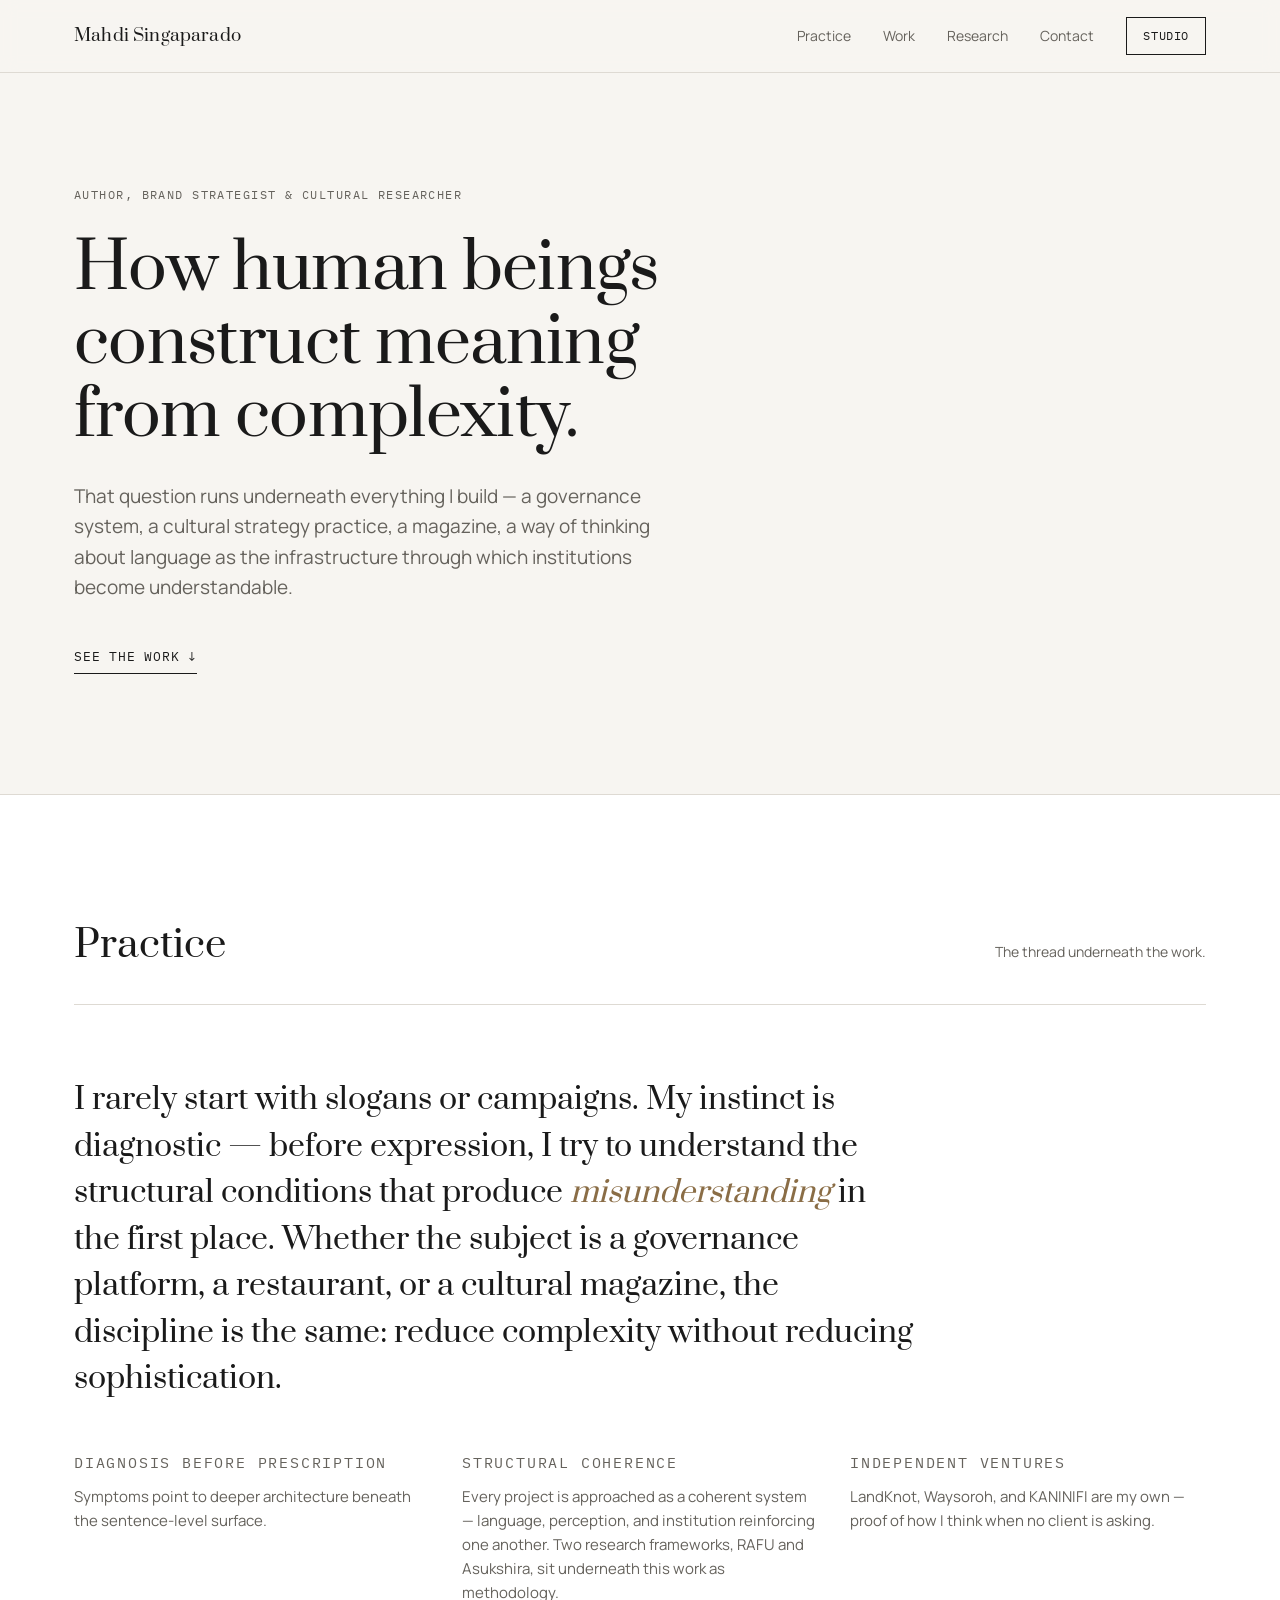
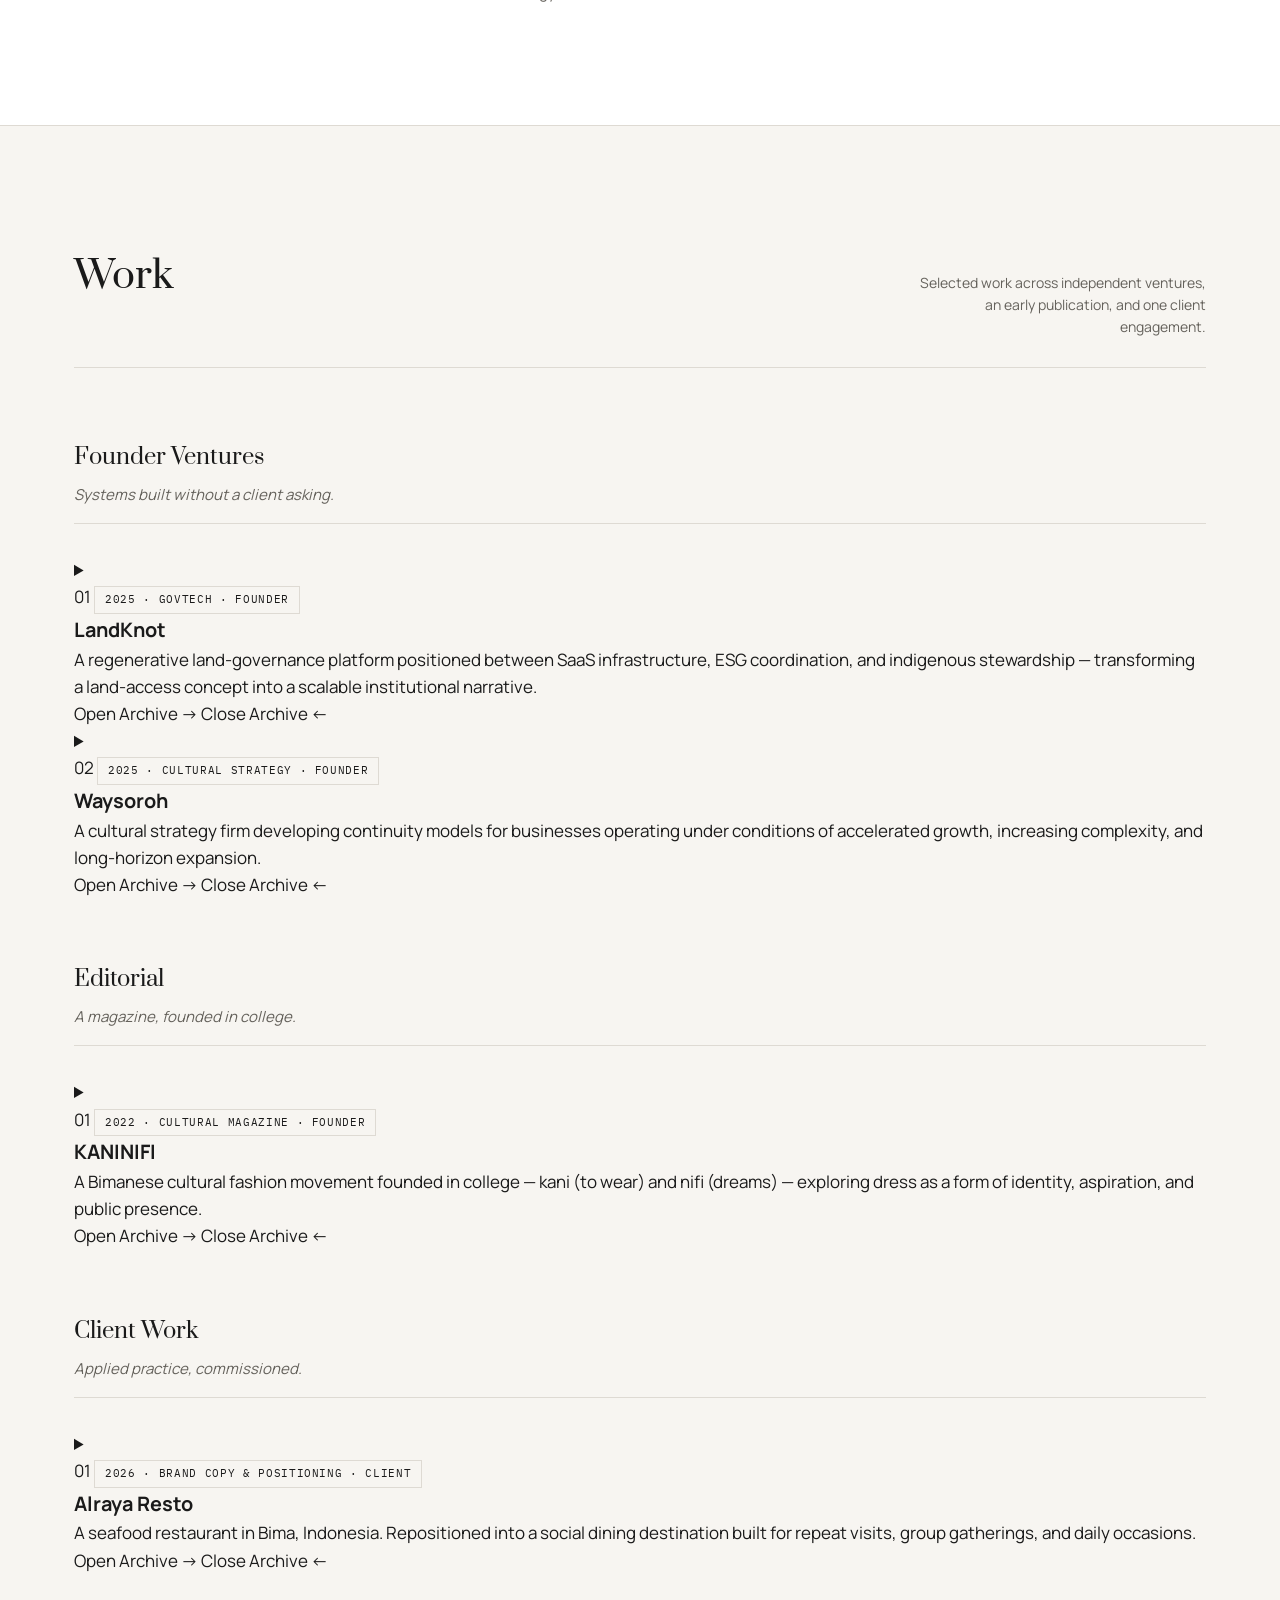
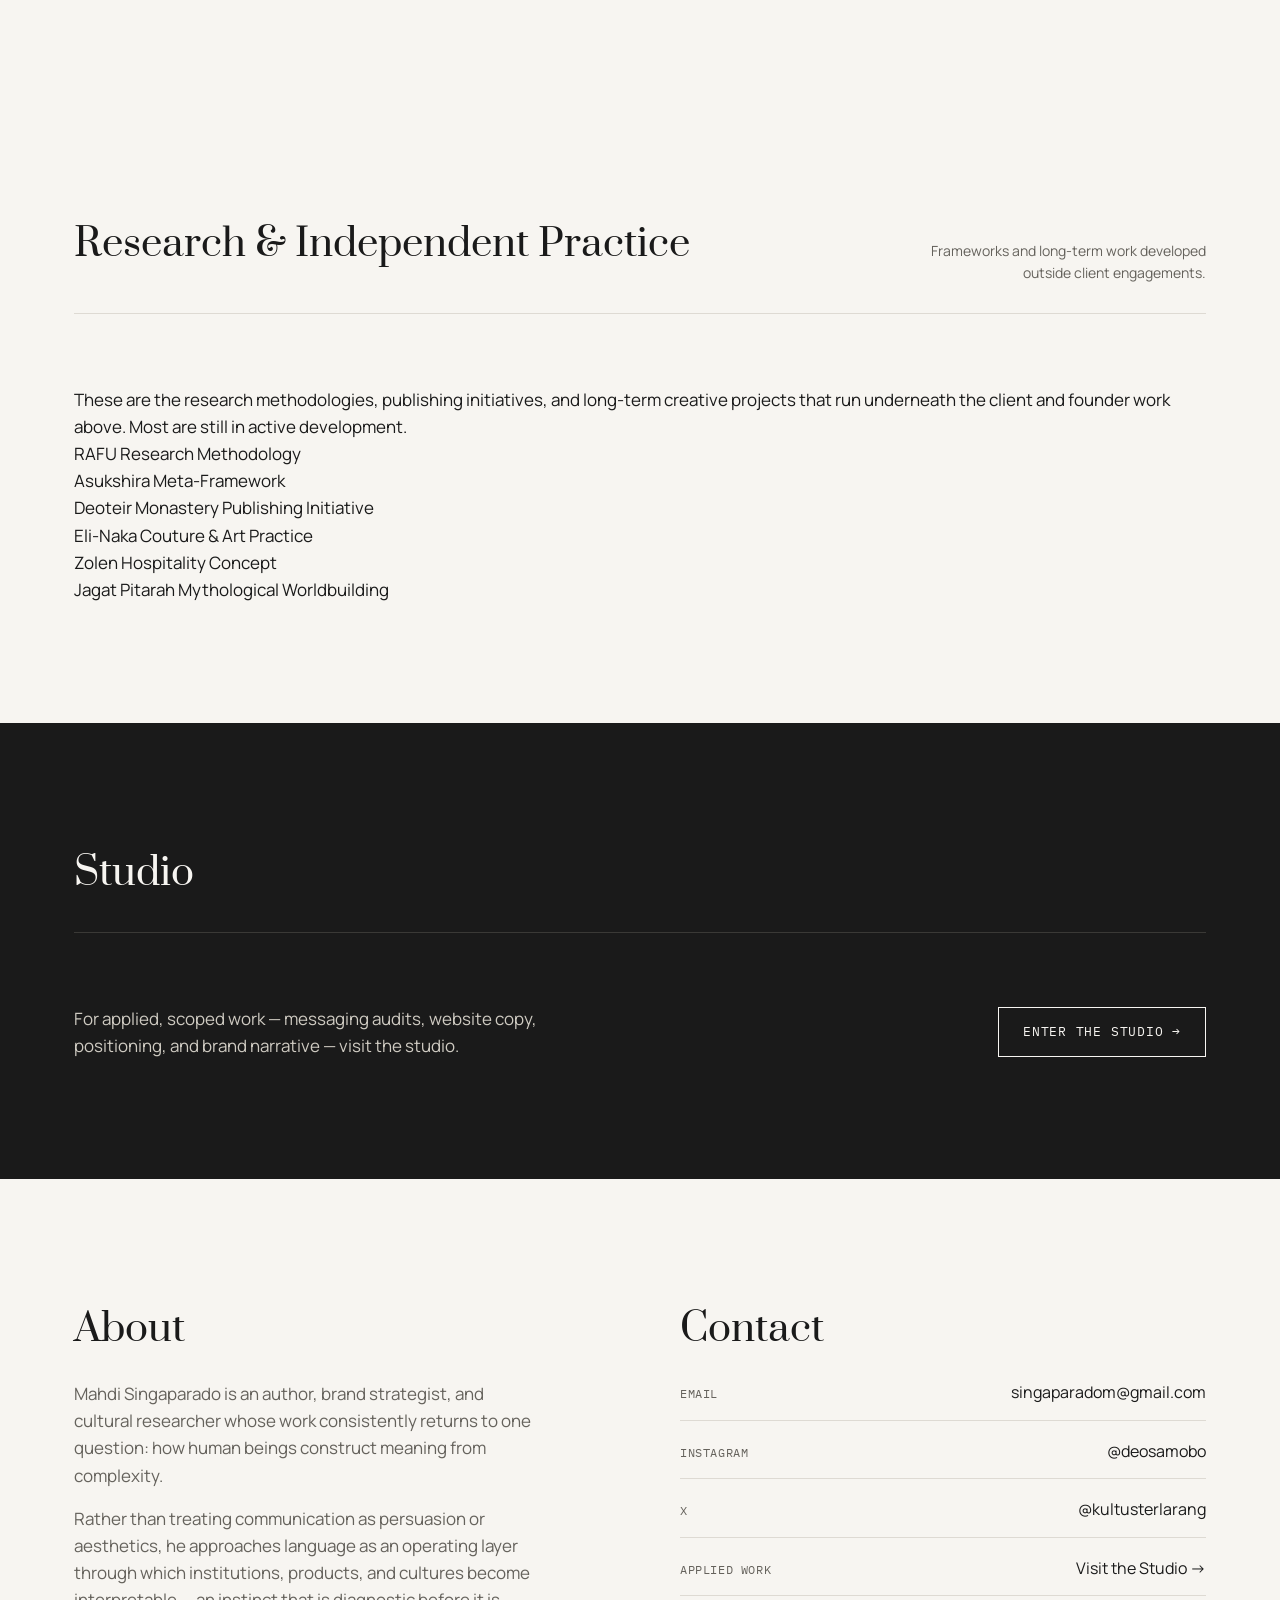
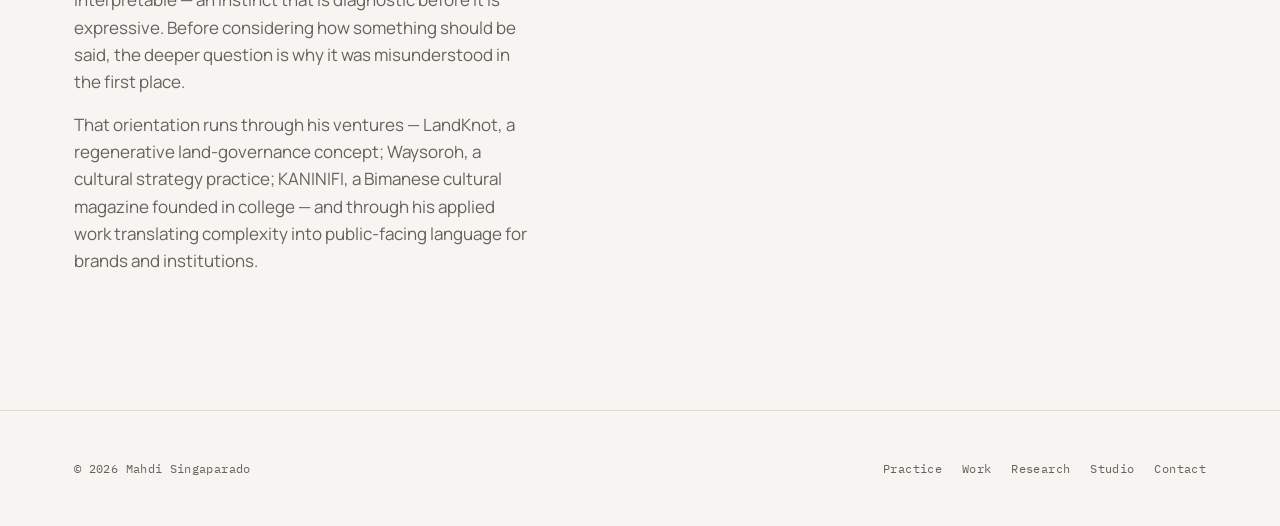
==== commit 012d6577: "Update index.html" ====
--- a/index.html
+++ b/index.html
@@ -4,7 +4,7 @@
 <meta charset="UTF-8">
 <meta name="viewport" content="width=device-width, initial-scale=1.0">
 <title>Mahdi Singaparado</title>
-<meta name="description" content="Mahdi Singaparado — systems thinker and narrative strategist working across language, culture, and institutions. LandKnot, Waysoroh, KANINIFI, and the practice behind them.">
+<meta name="description" content="Mahdi Singaparado — Author, Brand Strategist &amp; Cultural Researcher working across language, culture, and institutions. LandKnot, Waysoroh, KANINIFI, and the practice behind them.">
 
 <link rel="preconnect" href="https://fonts.googleapis.com">
 <link rel="preconnect" href="https://fonts.gstatic.com" crossorigin>
@@ -14,13 +14,13 @@
 <body>
 
 <header>
-  <div class="stripe"><span class="s1"></span><span class="s2"></span><span class="s3"></span><span class="s4"></span></div>
   <nav class="container">
     <a href="#top" class="nav-name">Mahdi Singaparado</a>
     <button class="nav-toggle" id="navToggle" aria-expanded="false" aria-controls="navLinks">Menu</button>
     <div class="nav-links" id="navLinks">
       <a href="#practice">Practice</a>
       <a href="#work">Work</a>
+      <a href="#research">Research</a>
       <a href="#contact">Contact</a>
       <a href="/studio" class="nav-cta">Studio</a>
     </div>
@@ -32,7 +32,7 @@
   <!-- HERO -->
   <section class="hero">
     <div class="container">
-      <p class="eyebrow hero-eyebrow">Systems Thinker &amp; Narrative Strategist</p>
+      <p class="eyebrow hero-eyebrow">Author, Brand Strategist &amp; Cultural Researcher</p>
       <h1>How human beings construct meaning from complexity.</h1>
       <p class="hero-sub">That question runs underneath everything I build — a governance system, a cultural strategy practice, a magazine, a way of thinking about language as the infrastructure through which institutions become understandable.</p>
       <a href="#work" class="hero-cta">See the work ↓</a>
@@ -49,20 +49,17 @@
       <p class="practice-text reveal">I rarely start with slogans or campaigns. My instinct is diagnostic — before expression, I try to understand the structural conditions that produce <em>misunderstanding</em> in the first place. Whether the subject is a governance platform, a restaurant, or a cultural magazine, the discipline is the same: reduce complexity without reducing sophistication.</p>
 
       <div class="practice-list reveal">
-        <div class="practice-item accent-sage">
-          <div class="practice-swatch"></div>
+        <div class="practice-item">
           <p class="eyebrow">Diagnosis before prescription</p>
-          <p>Symptoms are treated as evidence of deeper architecture, not problems to be patched with better sentences.</p>
-        </div>
-        <div class="practice-item accent-clay">
-          <div class="practice-swatch"></div>
-          <p class="eyebrow">Systems, not slogans</p>
-          <p>Every project is approached as a coherent structure — language, perception, and institution reinforcing one another. Two research frameworks, RAFU and Asukshira, sit underneath this work as methodology rather than product.</p>
-        </div>
-        <div class="practice-item accent-obsidian">
-          <div class="practice-swatch"></div>
-          <p class="eyebrow">Built, not commissioned</p>
-          <p>LandKnot, Waysoroh, and KANINIFI are my own ventures — proof of how I think when no client is asking.</p>
+          <p>Symptoms point to deeper architecture beneath the sentence-level surface.</p>
+        </div>
+        <div class="practice-item">
+          <p class="eyebrow">Structural coherence</p>
+          <p>Every project is approached as a coherent system — language, perception, and institution reinforcing one another. Two research frameworks, RAFU and Asukshira, sit underneath this work as methodology.</p>
+        </div>
+        <div class="practice-item">
+          <p class="eyebrow">Independent ventures</p>
+          <p>LandKnot, Waysoroh, and KANINIFI are my own — proof of how I think when no client is asking.</p>
         </div>
       </div>
     </div>
@@ -73,180 +70,256 @@
     <div class="container">
       <div class="section-head reveal">
         <h2 class="section-title">Work</h2>
-        <p class="section-note">Four projects. Three founded, one client. The full copy, not a summary of it.</p>
-      </div>
-
-      <div class="work-list">
-
-        <div class="work-item reveal accent-sage">
-          <div class="index-num">01</div>
-          <div class="accent-rule"></div>
-          <div>
-            <div class="work-meta">
-              <span class="work-name">LandKnot</span>
-              <span class="chip">2025 · GovTech · Founder</span>
-            </div>
+        <p class="section-note">Selected work across independent ventures, an early publication, and one client engagement.</p>
+      </div>
+
+      <div class="group-header reveal">
+        <p class="group-title">Founder Ventures</p>
+        <p class="group-note">Systems built without a client asking.</p>
+      </div>
+
+      <div class="archive-list">
+
+        <details class="archive-entry reveal">
+          <summary>
+            <div class="archive-card">
+              <div class="archive-card-meta">
+                <span class="archive-index">01</span>
+                <span class="chip">2025 · GovTech · Founder</span>
+              </div>
+              <h3 class="archive-name">LandKnot</h3>
+              <p class="archive-oneline">A regenerative land-governance platform positioned between SaaS infrastructure, ESG coordination, and indigenous stewardship — transforming a land-access concept into a scalable institutional narrative.</p>
+              <span class="archive-cue">
+                <span class="cue-open">Open Archive →</span>
+                <span class="cue-close">Close Archive ←</span>
+              </span>
+            </div>
+          </summary>
+          <div class="archive-document">
+            <p class="archive-document-label">Archive — 01 / LandKnot</p>
             <p class="work-quote">"The future of land requires coordination."</p>
-            <p class="work-desc">A regenerative land-governance platform positioned between SaaS infrastructure, ESG coordination, and indigenous stewardship — transforming a land-access concept into a scalable institutional narrative.</p>
-
-            <div class="work-copy-section">
-              <p class="work-copy-heading">Master Copy</p>
-              <div class="copy-block">
-                <p class="copy-label">Positioning line</p>
-                <p class="copy-display">The Structural Peace Interface for Regenerative Land Systems</p>
-                <p class="copy-label" style="margin-top:6px;">SaaS · Climate · Land Governance</p>
-              </div>
-              <div class="copy-block">
-                <p class="copy-text">As a regenerative land governance platform designed to coordinate land access, stewardship, and economic participation, LandKnot is built to equip a unified digital infrastructure integrating SaaS, ESG governance, and indigenous land systems. The platform translates fragmented territorial relationships into a structured ecosystem of verification, reciprocity, and adaptive governance.</p>
-                <p class="copy-text">The platform was developed from a structural observation: millions of hectares across emerging economies remain underutilized, disputed, or institutionally inaccessible despite rising global demand for agriculture, ecological restoration, and sustainable development. Simultaneously, indigenous and customary communities continue to face legal fragmentation, extractive expansion, and limited participation within formal economic systems.</p>
-                <p class="copy-text">LandKnot addresses this gap through a governance-oriented software architecture that integrates land verification, stakeholder coordination, ethical data systems, and participatory stewardship models into a scalable platform logic. LandKnot reframed land from static property into relational infrastructure: measurable, regenerative, and economically interoperable.</p>
-              </div>
-
-              <div class="spec-grid">
-                <div class="spec-row">
-                  <p class="copy-label">Brand Positioning</p>
-                  <p class="copy-text">LandKnot transforms fragmented land systems into coordinated stewardship networks.</p>
-                </div>
-                <div class="spec-row">
-                  <p class="copy-label">Platform Description</p>
-                  <p class="copy-text">A governance platform designed to structure land verification, stewardship, and economic participation across agricultural, industrial, and customary ecosystems.</p>
-                </div>
-                <div class="spec-row">
-                  <p class="copy-label">Hero Page Copy</p>
-                  <p class="copy-display">The Future of Land Requires Coordination</p>
-                  <p class="copy-text">Land systems today operate through disconnected stakeholders, fragmented regulations, and extractive incentives. LandKnot provides an integrated governance infrastructure that enables transparency, participation, and adaptive territorial management at scale.</p>
-                </div>
-                <div class="spec-row">
-                  <p class="copy-label">Value Proposition Copy</p>
-                  <p class="copy-text">Governance Infrastructure for Regenerative Economies — the platform empowers institutions and communities to oversee land management by ensuring measurable accountability, ecological continuity, and participatory infrastructure aimed at fostering sustainable growth.</p>
-                </div>
-                <div class="spec-row">
-                  <p class="copy-label">Product Copy</p>
-                  <p class="copy-text">Built for Complex Land Systems — LandKnot integrates verification systems, ethical data architecture, stakeholder coordination, and reciprocity-based governance into a unified operational platform designed for long-term territorial stability.</p>
-                </div>
-              </div>
-            </div>
-          </div>
-        </div>
-
-        <div class="work-item reveal accent-clay">
-          <div class="index-num">02</div>
-          <div class="accent-rule"></div>
-          <div>
-            <div class="work-meta">
-              <span class="work-name">Waysoroh</span>
-              <span class="chip">2025 · Cultural Strategy · Founder</span>
-            </div>
+
+            <div class="copy-block">
+              <p class="copy-label">Positioning line</p>
+              <p class="copy-display">The Structural Peace Interface for Regenerative Land Systems</p>
+              <p class="copy-label" style="margin-top:6px;">SaaS · Climate · Land Governance</p>
+            </div>
+            <div class="copy-block">
+              <p class="copy-text">As a regenerative land governance platform designed to coordinate land access, stewardship, and economic participation, LandKnot is built to equip a unified digital infrastructure integrating SaaS, ESG governance, and indigenous land systems. The platform translates fragmented territorial relationships into a structured ecosystem of verification, reciprocity, and adaptive governance.</p>
+              <p class="copy-text">The platform was developed from a structural observation: millions of hectares across emerging economies remain underutilized, disputed, or institutionally inaccessible despite rising global demand for agriculture, ecological restoration, and sustainable development. Simultaneously, indigenous and customary communities continue to face legal fragmentation, extractive expansion, and limited participation within formal economic systems.</p>
+              <p class="copy-text">LandKnot addresses this gap through a governance-oriented software architecture that integrates land verification, stakeholder coordination, ethical data systems, and participatory stewardship models into a scalable platform logic. LandKnot reframed land from static property into relational infrastructure: measurable, regenerative, and economically interoperable.</p>
+            </div>
+
+            <div class="spec-grid">
+              <div class="spec-row">
+                <p class="copy-label">Brand Positioning</p>
+                <p class="copy-text">LandKnot transforms fragmented land systems into coordinated stewardship networks.</p>
+              </div>
+              <div class="spec-row">
+                <p class="copy-label">Platform Description</p>
+                <p class="copy-text">A governance platform designed to structure land verification, stewardship, and economic participation across agricultural, industrial, and customary ecosystems.</p>
+              </div>
+              <div class="spec-row">
+                <p class="copy-label">Hero Page Copy</p>
+                <p class="copy-display">The Future of Land Requires Coordination</p>
+                <p class="copy-text">Land systems today operate through disconnected stakeholders, fragmented regulations, and extractive incentives. LandKnot provides an integrated governance infrastructure that enables transparency, participation, and adaptive territorial management at scale.</p>
+              </div>
+              <div class="spec-row">
+                <p class="copy-label">Value Proposition Copy</p>
+                <p class="copy-text">Governance Infrastructure for Regenerative Economies — the platform empowers institutions and communities to oversee land management by ensuring measurable accountability, ecological continuity, and participatory infrastructure aimed at fostering sustainable growth.</p>
+              </div>
+              <div class="spec-row">
+                <p class="copy-label">Product Copy</p>
+                <p class="copy-text">Built for Complex Land Systems — LandKnot integrates verification systems, ethical data architecture, stakeholder coordination, and reciprocity-based governance into a unified operational platform designed for long-term territorial stability.</p>
+              </div>
+            </div>
+          </div>
+        </details>
+
+        <details class="archive-entry reveal">
+          <summary>
+            <div class="archive-card">
+              <div class="archive-card-meta">
+                <span class="archive-index">02</span>
+                <span class="chip">2025 · Cultural Strategy · Founder</span>
+              </div>
+              <h3 class="archive-name">Waysoroh</h3>
+              <p class="archive-oneline">A cultural strategy firm developing continuity models for businesses operating under conditions of accelerated growth, increasing complexity, and long-horizon expansion.</p>
+              <span class="archive-cue">
+                <span class="cue-open">Open Archive →</span>
+                <span class="cue-close">Close Archive ←</span>
+              </span>
+            </div>
+          </summary>
+          <div class="archive-document">
+            <p class="archive-document-label">Archive — 02 / Waysoroh</p>
             <p class="work-quote">"Expansion without continuity produces structural drift."</p>
-            <p class="work-desc">A cultural strategy firm developing continuity models for businesses operating under conditions of accelerated growth, increasing complexity, and long-horizon expansion.</p>
-
-            <div class="work-copy-section">
-              <p class="work-copy-heading">Master Copy</p>
-              <div class="copy-block">
-                <p class="copy-display">Expansion Without Continuity Produces Structural Drift</p>
-                <p class="copy-label" style="margin-top:6px;">B2B · Cultural Strategy Firm</p>
-              </div>
-              <div class="copy-block">
-                <p class="copy-text">As businesses expand, the number of active layers increases simultaneously. Products evolve across different timelines. Partnerships introduce competing priorities. Customer experience extends across new markets, interfaces, and operational conditions. This accumulation gradually alters how a business is perceived. Communication, behavior, environment, and strategic direction begin operating with uneven rhythm. Distinction becomes harder to maintain despite increasing visibility.</p>
-                <p class="copy-text">Over time, the business remains commercially active while its recognizability weakens across adjacent markets and competitive environments. Waysoroh addresses this condition by coordinating how perception, behavior, experience, and institutional direction continue reinforcing one another as complexity increases. The result is long-horizon continuity capable of sustaining growth without weakening clarity, recognizability, or strategic gravity.</p>
-              </div>
-
-              <div class="spec-grid">
-                <div class="spec-row">
-                  <p class="copy-label">Hero Page — Primary Statement</p>
-                  <p class="copy-text">Strategic identity infrastructure for businesses navigating rapid growth, market expansion, and increasing complexity.</p>
-                </div>
-                <div class="spec-row">
-                  <p class="copy-label">Hero Page — Secondary Statement</p>
-                  <p class="copy-text">Waysoroh develops cultural and institutional continuity models that help businesses scale across products, territories, partnerships, and customer environments while preserving recognizability, directional clarity, and long-term positioning.</p>
-                </div>
-                <div class="spec-row">
-                  <p class="copy-label">Hero Page — Supporting Line</p>
-                  <p class="copy-text">Operating across hospitality, luxury, technology, and institutional sectors where perception, experience, and continuity shape competitive durability over time.</p>
-                </div>
-              </div>
-            </div>
-          </div>
-        </div>
-
-        <div class="work-item reveal accent-obsidian">
-          <div class="index-num">03</div>
-          <div class="accent-rule"></div>
-          <div>
-            <div class="work-meta">
-              <span class="work-name">KANINIFI</span>
-              <span class="chip">2022 · Cultural Magazine · Founder</span>
-            </div>
+
+            <div class="copy-block">
+              <p class="copy-label">B2B · Cultural Strategy Firm</p>
+              <p class="copy-text">As businesses expand, the number of active layers increases simultaneously. Products evolve across different timelines. Partnerships introduce competing priorities. Customer experience extends across new markets, interfaces, and operational conditions. This accumulation gradually alters how a business is perceived. Communication, behavior, environment, and strategic direction begin operating with uneven rhythm. Distinction becomes harder to maintain despite increasing visibility.</p>
+              <p class="copy-text">Over time, the business remains commercially active while its recognizability weakens across adjacent markets and competitive environments. Waysoroh addresses this condition by coordinating how perception, behavior, experience, and institutional direction continue reinforcing one another as complexity increases. The result is long-horizon continuity capable of sustaining growth without weakening clarity, recognizability, or strategic gravity.</p>
+            </div>
+
+            <div class="spec-grid">
+              <div class="spec-row">
+                <p class="copy-label">Hero Page — Primary Statement</p>
+                <p class="copy-text">Strategic identity infrastructure for businesses navigating rapid growth, market expansion, and increasing complexity.</p>
+              </div>
+              <div class="spec-row">
+                <p class="copy-label">Hero Page — Secondary Statement</p>
+                <p class="copy-text">Waysoroh develops cultural and institutional continuity models that help businesses scale across products, territories, partnerships, and customer environments while preserving recognizability, directional clarity, and long-term positioning.</p>
+              </div>
+              <div class="spec-row">
+                <p class="copy-label">Hero Page — Supporting Line</p>
+                <p class="copy-text">Operating across hospitality, luxury, technology, and institutional sectors where perception, experience, and continuity shape competitive durability over time.</p>
+              </div>
+            </div>
+          </div>
+        </details>
+
+      </div>
+
+      <div class="group-header reveal">
+        <p class="group-title">Editorial</p>
+        <p class="group-note">A magazine, founded in college.</p>
+      </div>
+
+      <div class="archive-list">
+
+        <details class="archive-entry reveal">
+          <summary>
+            <div class="archive-card">
+              <div class="archive-card-meta">
+                <span class="archive-index">01</span>
+                <span class="chip">2022 · Cultural Magazine · Founder</span>
+              </div>
+              <h3 class="archive-name">KANINIFI</h3>
+              <p class="archive-oneline">A Bimanese cultural fashion movement founded in college — kani (to wear) and nifi (dreams) — exploring dress as a form of identity, aspiration, and public presence.</p>
+              <span class="archive-cue">
+                <span class="cue-open">Open Archive →</span>
+                <span class="cue-close">Close Archive ←</span>
+              </span>
+            </div>
+          </summary>
+          <div class="archive-document">
+            <p class="archive-document-label">Archive — 01 / KANINIFI</p>
             <p class="work-quote">"You were always the reference."</p>
-            <p class="work-desc">A cultural fashion movement founded in 2022, rooted in the Bimanese language of the Lesser Sunda Islands — kani (to wear) and nifi (dreams) — exploring dress as a form of identity, aspiration, and public presence.</p>
-
-            <div class="work-copy-section">
-              <p class="work-copy-heading">Selected Copy</p>
-              <div class="copy-block">
-                <p class="copy-display">A Publication the Culture Had Been Waiting For</p>
-                <p class="copy-text">The magazine began in 2022, out of Bima, from a conviction that Indonesian cultural life had been waiting for a publication that would take it at its full weight. The textiles. The ceremonies. The regional dress traditions carried forward by hands that learned them young and kept practicing.</p>
-                <p class="copy-text">The aesthetic intelligence that has been alive and specific and evolving across the archipelago for centuries, largely without a magazine willing to treat it the way Vogue treats a Paris collection. With attention, with rigor, with the assumption that the reader is sophisticated enough to meet it. KANINIFI is that magazine.</p>
-              </div>
-              <div class="copy-block">
-                <p class="copy-display">The Present Tense Is Where the Culture Lives</p>
-                <p class="copy-text">Nostalgia looks backward with longing. KANINIFI looks at the present and finds the culture already there. Dressing itself this morning, making decisions, alive in ways that no archive fully captures. Indonesian heritage, in these pages, was never a subject from the past brought forward for appreciation. It is the living context inside which contemporary Indonesian identity is being worked out, worn out, figured out, right now.</p>
-                <p class="copy-text">The magazine's ambition is to make that process visible. To give it the editorial seriousness it deserves. To place the batik, the ikat, the songket, the ceremony, the regional vocabulary of dress and beauty and self-presentation — onto the same stage where global fashion culture conducts its conversations.</p>
-              </div>
-              <div class="copy-block">
-                <p class="copy-label">Taglines</p>
-                <div class="tagline-list">
-                  <span>#WEARYOURDREAM</span>
-                  <span>Your True Self</span>
-                  <span>You Were Always the Reference</span>
-                  <span>Heritage That Gets Dressed Every Morning</span>
-                </div>
-              </div>
-            </div>
-          </div>
-        </div>
-
-        <div class="work-item reveal accent-bronze">
-          <div class="index-num">04</div>
-          <div class="accent-rule"></div>
-          <div>
-            <div class="work-meta">
-              <span class="work-name">Alraya Resto</span>
-              <span class="chip">2026 · Brand Copy &amp; Positioning · Client Work</span>
-            </div>
-            <p class="work-quote">"The ocean, on your plate."</p>
-            <p class="work-desc">A seafood restaurant in Bima, Indonesia. I repositioned Alraya into a social dining destination built for repeat visits, group gatherings, and daily occasions — where people return as much for the atmosphere as for the food.</p>
-
-            <div class="work-copy-section">
-              <p class="work-copy-heading">Alraya's Messaging</p>
-              <div class="copy-block">
-                <div class="tagline-list">
-                  <span>The ocean, on your plate.</span>
-                  <span>From the sea to the table, taste the impeccable.</span>
-                </div>
-                <p class="copy-label" style="margin-top:14px;">Taglines</p>
-                <div class="tagline-list">
-                  <span>Pesta Cita Rasa; The Feast of Flavour</span>
-                </div>
-              </div>
-
-              <div class="copy-block">
-                <p class="copy-label">Master Copy</p>
-                <p class="copy-text">Alraya emerged to offer a coastal memory defined by robust seasoning and nautical flavours drawn from the day's finest catch by Sampungu's fishermen, and the bespoke harvests of Alraya's own farms in Waworada Bay. Set within an integrated leisure enclave as a meeting ground for families, professionals, and communities, Alraya brings together fire, spice, and sea into a dining experience that lingers in your mind.</p>
-              </div>
-
-              <div class="copy-block">
-                <p class="copy-display">The Ocean, On Your Plate</p>
-                <p class="copy-label" style="margin-top:4px;">A Seaside Harvest Without the Sea</p>
-                <p class="copy-text" style="margin-top:14px;">Fishing in the vast ocean for fresh catches? That sounds stressful. The sun is burning over your head as saltwater dries sticky on your skin.</p>
-                <p class="copy-text">We recognize your desire for a self-sufficient food source. Alraya's aquaculture farm provides all the organic seafood you could ever want, delivered straight to our live tank. From Barramundi and Giant Trevally, to Lobster and King Crab, you're free to choose your catch while staying comfortably under shelter.</p>
-                <p class="copy-text">Nestled among serene rice fields, Alraya's tropical modern settings offer a succulent dining escape. Whether beneath the shade of lush bamboo trees or overlooking the calm Japanese koi pond, find your perfect spot and settle in. It's all yours.</p>
-                <p class="copy-text">Small talk matters here. While waiting for your meal, you'll share stories with friends, loved ones, or colleagues. And rest assured, your seafood will arrive at the gazebo just as your tale ends in laughter.</p>
-                <p class="copy-text">No dealing with sunburns. No sticky skin needed. Because at Alraya, you can have the ocean, on your plate.</p>
-              </div>
-            </div>
-          </div>
-        </div>
-
+
+            <div class="copy-block">
+              <p class="copy-display">A Publication the Culture Had Been Waiting For</p>
+              <p class="copy-text">The magazine began in 2022, out of Bima, from a conviction that Indonesian cultural life had been waiting for a publication that would take it at its full weight. The textiles. The ceremonies. The regional dress traditions carried forward by hands that learned them young and kept practicing.</p>
+              <p class="copy-text">The aesthetic intelligence that has been alive and specific and evolving across the archipelago for centuries, largely without a magazine willing to treat it the way Vogue treats a Paris collection. With attention, with rigor, with the assumption that the reader is sophisticated enough to meet it. KANINIFI is that magazine.</p>
+            </div>
+            <div class="copy-block">
+              <p class="copy-display">The Present Tense Is Where the Culture Lives</p>
+              <p class="copy-text">Nostalgia looks backward with longing. KANINIFI looks at the present and finds the culture already there. Dressing itself this morning, making decisions, alive in ways that no archive fully captures. Indonesian heritage, in these pages, was never a subject from the past brought forward for appreciation. It is the living context inside which contemporary Indonesian identity is being worked out, worn out, figured out, right now.</p>
+              <p class="copy-text">The magazine's ambition is to make that process visible. To give it the editorial seriousness it deserves. To place the batik, the ikat, the songket, the ceremony, the regional vocabulary of dress and beauty and self-presentation — onto the same stage where global fashion culture conducts its conversations.</p>
+            </div>
+            <div class="copy-block">
+              <p class="copy-label">Taglines</p>
+              <div class="tagline-list">
+                <span>#WEARYOURDREAM</span>
+                <span>Your True Self</span>
+                <span>You Were Always the Reference</span>
+                <span>Heritage That Gets Dressed Every Morning</span>
+              </div>
+            </div>
+          </div>
+        </details>
+
+      </div>
+
+      <div class="group-header reveal">
+        <p class="group-title">Client Work</p>
+        <p class="group-note">Applied practice, commissioned.</p>
+      </div>
+
+      <div class="archive-list">
+
+        <details class="archive-entry reveal">
+          <summary>
+            <div class="archive-card">
+              <div class="archive-card-meta">
+                <span class="archive-index">01</span>
+                <span class="chip">2026 · Brand Copy &amp; Positioning · Client</span>
+              </div>
+              <h3 class="archive-name">Alraya Resto</h3>
+              <p class="archive-oneline">A seafood restaurant in Bima, Indonesia. Repositioned into a social dining destination built for repeat visits, group gatherings, and daily occasions.</p>
+              <span class="archive-cue">
+                <span class="cue-open">Open Archive →</span>
+                <span class="cue-close">Close Archive ←</span>
+              </span>
+            </div>
+          </summary>
+          <div class="archive-document">
+            <p class="archive-document-label">Archive — 01 / Alraya Resto</p>
+
+            <div class="copy-block">
+              <div class="tagline-list">
+                <span>The ocean, on your plate.</span>
+                <span>From the sea to the table, taste the impeccable.</span>
+              </div>
+              <p class="copy-label" style="margin-top:14px;">Taglines</p>
+              <div class="tagline-list">
+                <span>Pesta Cita Rasa; The Feast of Flavour</span>
+              </div>
+            </div>
+
+            <div class="copy-block">
+              <p class="copy-label">Master Copy</p>
+              <p class="copy-text">Alraya emerged to offer a coastal memory defined by robust seasoning and nautical flavours drawn from the day's finest catch by Sampungu's fishermen, and the bespoke harvests of Alraya's own farms in Waworada Bay. Set within an integrated leisure enclave as a meeting ground for families, professionals, and communities, Alraya brings together fire, spice, and sea into a dining experience that lingers in your mind.</p>
+            </div>
+
+            <div class="copy-block">
+              <p class="copy-display">The Ocean, On Your Plate</p>
+              <p class="copy-label" style="margin-top:4px;">A Seaside Harvest Without the Sea</p>
+              <p class="copy-text" style="margin-top:14px;">Fishing in the vast ocean for fresh catches? That sounds stressful. The sun is burning over your head as saltwater dries sticky on your skin.</p>
+              <p class="copy-text">We recognize your desire for a self-sufficient food source. Alraya's aquaculture farm provides all the organic seafood you could ever want, delivered straight to our live tank. From Barramundi and Giant Trevally, to Lobster and King Crab, you're free to choose your catch while staying comfortably under shelter.</p>
+              <p class="copy-text">Nestled among serene rice fields, Alraya's tropical modern settings offer a succulent dining escape. Whether beneath the shade of lush bamboo trees or overlooking the calm Japanese koi pond, find your perfect spot and settle in. It's all yours.</p>
+              <p class="copy-text">Small talk matters here. While waiting for your meal, you'll share stories with friends, loved ones, or colleagues. And rest assured, your seafood will arrive at the gazebo just as your tale ends in laughter.</p>
+              <p class="copy-text">No dealing with sunburns. No sticky skin needed. Because at Alraya, you can have the ocean, on your plate.</p>
+            </div>
+          </div>
+        </details>
+
+      </div>
+    </div>
+  </section>
+
+  <!-- RESEARCH & INDEPENDENT PRACTICE -->
+  <section id="research">
+    <div class="container">
+      <div class="section-head reveal">
+        <h2 class="section-title">Research &amp; Independent Practice</h2>
+        <p class="section-note">Frameworks and long-term work developed outside client engagements.</p>
+      </div>
+      <p class="research-intro reveal">These are the research methodologies, publishing initiatives, and long-term creative projects that run underneath the client and founder work above. Most are still in active development.</p>
+      <div class="research-grid reveal">
+        <div class="research-item">
+          <span class="research-name">RAFU</span>
+          <span class="research-tag">Research Methodology</span>
+        </div>
+        <div class="research-item">
+          <span class="research-name">Asukshira</span>
+          <span class="research-tag">Meta-Framework</span>
+        </div>
+        <div class="research-item">
+          <span class="research-name">Deoteir Monastery</span>
+          <span class="research-tag">Publishing Initiative</span>
+        </div>
+        <div class="research-item">
+          <span class="research-name">Eli-Naka</span>
+          <span class="research-tag">Couture &amp; Art Practice</span>
+        </div>
+        <div class="research-item">
+          <span class="research-name">Zolen</span>
+          <span class="research-tag">Hospitality Concept</span>
+        </div>
+        <div class="research-item">
+          <span class="research-name">Jagat Pitarah</span>
+          <span class="research-tag">Mythological Worldbuilding</span>
+        </div>
       </div>
     </div>
   </section>
@@ -272,7 +345,7 @@
         <div class="reveal">
           <h2 class="section-title" style="margin-bottom:20px;">About</h2>
           <div class="about-text">
-            <p>Mahdi Singaparado is an independent systems thinker, narrative strategist, and entrepreneur whose work consistently returns to one question: how human beings construct meaning from complexity.</p>
+            <p>Mahdi Singaparado is an author, brand strategist, and cultural researcher whose work consistently returns to one question: how human beings construct meaning from complexity.</p>
             <p>Rather than treating communication as persuasion or aesthetics, he approaches language as an operating layer through which institutions, products, and cultures become interpretable — an instinct that is diagnostic before it is expressive. Before considering how something should be said, the deeper question is why it was misunderstood in the first place.</p>
             <p>That orientation runs through his ventures — LandKnot, a regenerative land-governance concept; Waysoroh, a cultural strategy practice; KANINIFI, a Bimanese cultural magazine founded in college — and through his applied work translating complexity into public-facing language for brands and institutions.</p>
           </div>
@@ -312,6 +385,7 @@
     <div class="footer-links">
       <a href="#practice">Practice</a>
       <a href="#work">Work</a>
+      <a href="#research">Research</a>
       <a href="/studio">Studio</a>
       <a href="#contact">Contact</a>
     </div>
--- a/styles.css
+++ b/styles.css
@@ -6,12 +6,60 @@
   --hairline:#DEDAD3;
   --bronze:#8A6D46;
 
+  --sage:#7C8A72;
+  --clay:#A15A38;
+  --obsidian:#221F1A;
+
   --display: 'Prata', serif;
   --body: 'Manrope', sans-serif;
   --mono: 'IBM Plex Mono', monospace;
 
   --container: 1180px;
   --gutter: 24px;
+}
+
+/* ---------- Signature stripe ---------- */
+.stripe{
+  display:flex;
+  height:5px;
+  width:100%;
+}
+.stripe span{ flex:1; }
+.stripe .s1{ background:var(--sage); }
+.stripe .s2{ background:var(--clay); }
+.stripe .s3{ background:var(--bronze); }
+.stripe .s4{ background:var(--obsidian); }
+
+/* ---------- Accent system ---------- */
+.accent-sage{ --accent: var(--sage); }
+.accent-clay{ --accent: var(--clay); }
+.accent-obsidian{ --accent: var(--obsidian); }
+.accent-bronze{ --accent: var(--bronze); }
+
+.chip{
+  display:inline-flex;
+  align-items:center;
+  gap:6px;
+  font-family:var(--mono);
+  font-size:11px;
+  letter-spacing:0.06em;
+  text-transform:uppercase;
+  color:var(--accent, var(--ink));
+  border:1px solid var(--accent, var(--hairline));
+  padding:4px 10px;
+}
+
+.index-num{
+  font-family:var(--display);
+  font-size:clamp(40px,6vw,64px);
+  line-height:1;
+  color:var(--accent, var(--bronze));
+}
+
+.accent-rule{
+  width:3px;
+  background:var(--accent, var(--hairline));
+  align-self:stretch;
 }
 
 *{ box-sizing:border-box; margin:0; padding:0; }
@@ -54,6 +102,7 @@
   color:var(--slate);
 }
 
+/* ---------- Motion ---------- */
 .reveal{
   opacity:0;
   transform:translateY(16px);
@@ -68,6 +117,7 @@
   html{ scroll-behavior:auto; }
 }
 
+/* ---------- Nav ---------- */
 header{
   position:fixed;
   top:0; left:0; right:0;
@@ -82,6 +132,7 @@
   justify-content:space-between;
   height:72px;
 }
+body{ padding-top:5px; }
 .nav-name{
   font-family:var(--display);
   font-size:17px;
@@ -140,6 +191,7 @@
   .nav-toggle{ display:block; }
 }
 
+/* ---------- Hero ---------- */
 .hero{
   padding:180px 0 120px;
   border-bottom:1px solid var(--hairline);
@@ -179,6 +231,7 @@
   gap:12px;
 }
 
+/* ---------- Section shared ---------- */
 section{ padding:120px 0; }
 .section-head{
   display:flex;
@@ -205,6 +258,7 @@
   .section-note{ text-align:left; }
 }
 
+/* ---------- Practice ---------- */
 .practice{
   background:var(--surface);
   border-bottom:1px solid var(--hairline);
@@ -215,4 +269,401 @@
   line-height:1.55;
   max-width:40ch;
 }
-.practice-text em{ font-style:italic; color:
+.practice-text em{ font-style:italic; color:var(--bronze); }
+.practice-list{
+  margin-top:48px;
+  display:grid;
+  grid-template-columns:repeat(3, 1fr);
+  gap:32px;
+}
+@media (max-width:800px){
+  .practice-list{ grid-template-columns:1fr; }
+}
+.practice-item{ }
+.practice-swatch{
+  width:14px; height:14px;
+  background:var(--accent, var(--bronze));
+  margin-bottom:14px;
+}
+.practice-item .eyebrow{ margin-bottom:10px; }
+.practice-item p{ color:var(--slate); font-size:15px; }
+
+/* ---------- Work ---------- */
+.work-list{
+  display:flex;
+  flex-direction:column;
+}
+.work-item{
+  border-bottom:1px solid var(--hairline);
+  padding:56px 0;
+  display:grid;
+  grid-template-columns:120px 3px 1fr;
+  gap:28px;
+}
+.work-item:first-child{ padding-top:0; }
+@media (max-width:700px){
+  .work-item{ grid-template-columns:56px 3px 1fr; gap:18px; }
+}
+.work-meta{
+  display:flex;
+  justify-content:space-between;
+  align-items:center;
+  margin-bottom:20px;
+  flex-wrap:wrap;
+  gap:10px;
+}
+.work-name{
+  font-family:var(--body);
+  font-weight:700;
+  font-size:15px;
+  letter-spacing:0.02em;
+}
+.work-tag{
+  font-family:var(--mono);
+  font-size:12px;
+  color:var(--slate);
+  letter-spacing:0.05em;
+}
+.work-quote{
+  font-family:var(--display);
+  font-style:italic;
+  font-size:clamp(24px, 3.4vw, 34px);
+  line-height:1.35;
+  max-width:24ch;
+  color:var(--ink);
+  margin-bottom:24px;
+}
+.work-desc{
+  max-width:58ch;
+  color:var(--slate);
+  font-size:16px;
+}
+.work-copy-section{
+  margin-top:32px;
+  padding-top:28px;
+  border-top:1px solid var(--hairline);
+}
+.work-copy-heading{
+  font-family:var(--mono);
+  font-size:11px;
+  letter-spacing:0.08em;
+  text-transform:uppercase;
+  color:var(--accent, var(--bronze));
+  margin-bottom:16px;
+}
+.copy-block{ margin-bottom:24px; }
+.copy-block:last-child{ margin-bottom:0; }
+.copy-label{
+  font-family:var(--mono);
+  font-size:11px;
+  letter-spacing:0.06em;
+  text-transform:uppercase;
+  color:var(--slate);
+  margin-bottom:8px;
+}
+.copy-text{
+  font-size:15.5px;
+  color:var(--ink);
+  line-height:1.75;
+  max-width:64ch;
+}
+.copy-text + .copy-text{ margin-top:14px; }
+.copy-display{
+  font-family:var(--display);
+  font-size:clamp(18px,2.2vw,22px);
+  line-height:1.5;
+  max-width:52ch;
+  color:var(--ink);
+}
+.tagline-list{
+  display:flex;
+  flex-direction:column;
+  gap:6px;
+}
+.tagline-list span{
+  font-family:var(--display);
+  font-style:italic;
+  font-size:16px;
+  color:var(--ink);
+}
+.spec-grid{
+  display:flex;
+  flex-direction:column;
+  gap:20px;
+}
+.spec-row{ max-width:64ch; }
+.spec-row .copy-label{ margin-bottom:6px; }
+
+/* ---------- Studio link-out band ---------- */
+.studio-band{
+  background:var(--ink);
+  color:var(--paper);
+}
+.studio-band .section-title{ color:var(--paper); }
+.studio-band .section-note{ color:#B9B5AC; }
+.studio-band-body{
+  display:flex;
+  justify-content:space-between;
+  align-items:center;
+  flex-wrap:wrap;
+  gap:24px;
+}
+.studio-band-body p{
+  max-width:52ch;
+  color:#CFCBC2;
+}
+.studio-band-cta{
+  font-family:var(--mono);
+  font-size:13px;
+  letter-spacing:0.06em;
+  text-transform:uppercase;
+  color:var(--paper);
+  border:1px solid var(--paper);
+  padding:14px 24px;
+  white-space:nowrap;
+  transition:background 0.2s ease, color 0.2s ease;
+}
+.studio-band-cta:hover{ background:var(--paper); color:var(--ink); }
+
+/* ---------- About + Contact ---------- */
+.about-contact{
+  display:grid;
+  grid-template-columns:1fr 1fr;
+  gap:80px;
+}
+@media (max-width:800px){
+  .about-contact{ grid-template-columns:1fr; gap:56px; }
+}
+.about-text{
+  color:var(--slate);
+  max-width:46ch;
+}
+.about-text p{ margin-bottom:16px; }
+
+.contact-list{
+  display:flex;
+  flex-direction:column;
+  gap:18px;
+  margin-top:8px;
+}
+.contact-row{
+  display:flex;
+  justify-content:space-between;
+  align-items:baseline;
+  border-bottom:1px solid var(--hairline);
+  padding-bottom:14px;
+}
+.contact-label{
+  font-family:var(--mono);
+  font-size:12px;
+  letter-spacing:0.05em;
+  text-transform:uppercase;
+  color:var(--slate);
+}
+.contact-value{ font-size:16px; transition:color 0.2s ease; }
+.contact-row a:hover .contact-value{ color:var(--bronze); }
+
+/* ---------- Footer ---------- */
+footer{ padding:48px 0; border-top:1px solid var(--hairline); }
+.footer-row{
+  display:flex;
+  justify-content:space-between;
+  align-items:center;
+  flex-wrap:wrap;
+  gap:12px;
+  font-family:var(--mono);
+  font-size:12px;
+  color:var(--slate);
+  letter-spacing:0.03em;
+}
+.footer-links{ display:flex; gap:20px; }
+.footer-links a:hover{ color:var(--bronze); }
+
+/* ================================================================
+   STUDIO PAGE
+   ================================================================ */
+.studio-hero{
+  padding:160px 0 80px;
+  border-bottom:1px solid var(--hairline);
+}
+.studio-hero h1{ max-width:18ch; }
+
+.group-header{
+  margin:64px 0 32px;
+  padding-bottom:16px;
+  border-bottom:1px solid var(--hairline);
+}
+.group-header:first-child{ margin-top:0; }
+.group-title{
+  font-family:var(--display);
+  font-size:22px;
+  margin-bottom:8px;
+}
+.group-note{
+  font-family:var(--body);
+  font-style:italic;
+  color:var(--slate);
+  font-size:15px;
+  max-width:56ch;
+}
+
+.service-list{ display:flex; flex-direction:column; }
+.service-item{
+  border-bottom:1px solid var(--hairline);
+  padding:48px 0;
+  display:grid;
+  grid-template-columns:100px 3px 1fr;
+  gap:28px;
+}
+.service-item:first-child{ padding-top:0; }
+@media (max-width:700px){
+  .service-item{ grid-template-columns:48px 3px 1fr; gap:18px; }
+}
+.service-body{ min-width:0; }
+.service-meta{
+  display:flex;
+  justify-content:space-between;
+  align-items:center;
+  flex-wrap:wrap;
+  gap:10px;
+  margin-bottom:16px;
+}
+.service-name{
+  font-family:var(--display);
+  font-size:clamp(22px,3vw,28px);
+}
+.service-hook{
+  font-family:var(--display);
+  font-style:italic;
+  font-size:clamp(18px,2.4vw,22px);
+  line-height:1.4;
+  margin-bottom:16px;
+  max-width:44ch;
+}
+.service-desc{ color:var(--slate); font-size:15.5px; max-width:60ch; margin-bottom:20px; }
+.service-deliverables{
+  list-style:none;
+  margin-bottom:20px;
+}
+.service-deliverables li{
+  position:relative;
+  padding-left:18px;
+  margin-bottom:8px;
+  font-size:14px;
+  color:var(--ink);
+  max-width:60ch;
+}
+.service-deliverables li::before{
+  content:"—";
+  position:absolute;
+  left:0;
+  color:var(--accent, var(--bronze));
+}
+.service-deliverables strong{ font-weight:700; }
+.service-footer{
+  display:flex;
+  justify-content:space-between;
+  align-items:center;
+  flex-wrap:wrap;
+  gap:16px;
+}
+.service-price{
+  font-family:var(--mono);
+  font-size:13px;
+  color:var(--slate);
+}
+.service-cta{
+  font-family:var(--mono);
+  font-size:12px;
+  letter-spacing:0.06em;
+  text-transform:uppercase;
+  color:var(--ink);
+  border:1px solid var(--accent, var(--ink));
+  padding:12px 20px;
+  white-space:nowrap;
+  transition:background 0.2s ease, color 0.2s ease;
+}
+.service-cta:hover{ background:var(--accent, var(--ink)); color:var(--paper); }
+
+.studio-note{
+  margin-top:64px;
+  padding-top:40px;
+  border-top:1px solid var(--hairline);
+  color:var(--slate);
+  font-size:14px;
+  max-width:60ch;
+}
+.studio-note a{ color:var(--bronze); border-bottom:1px solid var(--bronze); }
+
+/* ================================================================
+   WORK-WITH-ME FORM PAGES
+   ================================================================ */
+.form-hero{
+  padding:160px 0 64px;
+  border-bottom:1px solid var(--hairline);
+}
+.form-hero .eyebrow{ margin-bottom:20px; }
+.form-hero h1{ max-width:20ch; }
+.form-hero p{ margin-top:20px; max-width:50ch; color:var(--slate); font-size:17px; }
+
+.form-back{
+  display:inline-block;
+  margin-bottom:32px;
+  font-family:var(--mono);
+  font-size:12px;
+  letter-spacing:0.05em;
+  text-transform:uppercase;
+  color:var(--slate);
+}
+.form-back:hover{ color:var(--bronze); }
+
+.intake-form{
+  max-width:640px;
+  margin:0 auto;
+  display:flex;
+  flex-direction:column;
+  gap:28px;
+}
+.field{ display:flex; flex-direction:column; gap:10px; }
+.field label{
+  font-family:var(--mono);
+  font-size:12px;
+  letter-spacing:0.05em;
+  text-transform:uppercase;
+  color:var(--slate);
+}
+.field input,
+.field textarea,
+.field select{
+  font-family:var(--body);
+  font-size:16px;
+  color:var(--ink);
+  background:var(--surface);
+  border:1px solid var(--hairline);
+  padding:14px 16px;
+  width:100%;
+}
+.field textarea{ resize:vertical; min-height:120px; }
+.field-row{ display:grid; grid-template-columns:1fr 1fr; gap:24px; }
+@media (max-width:600px){ .field-row{ grid-template-columns:1fr; } }
+
+.submit-btn{
+  font-family:var(--mono);
+  font-size:13px;
+  letter-spacing:0.06em;
+  text-transform:uppercase;
+  color:var(--paper);
+  background:var(--ink);
+  border:1px solid var(--ink);
+  padding:16px 28px;
+  cursor:pointer;
+  align-self:flex-start;
+  transition:background 0.2s ease, color 0.2s ease;
+}
+.submit-btn:hover{ background:var(--bronze); border-color:var(--bronze); }
+
+.form-note{
+  margin-top:24px;
+  font-size:13px;
+  color:var(--slate);
+}
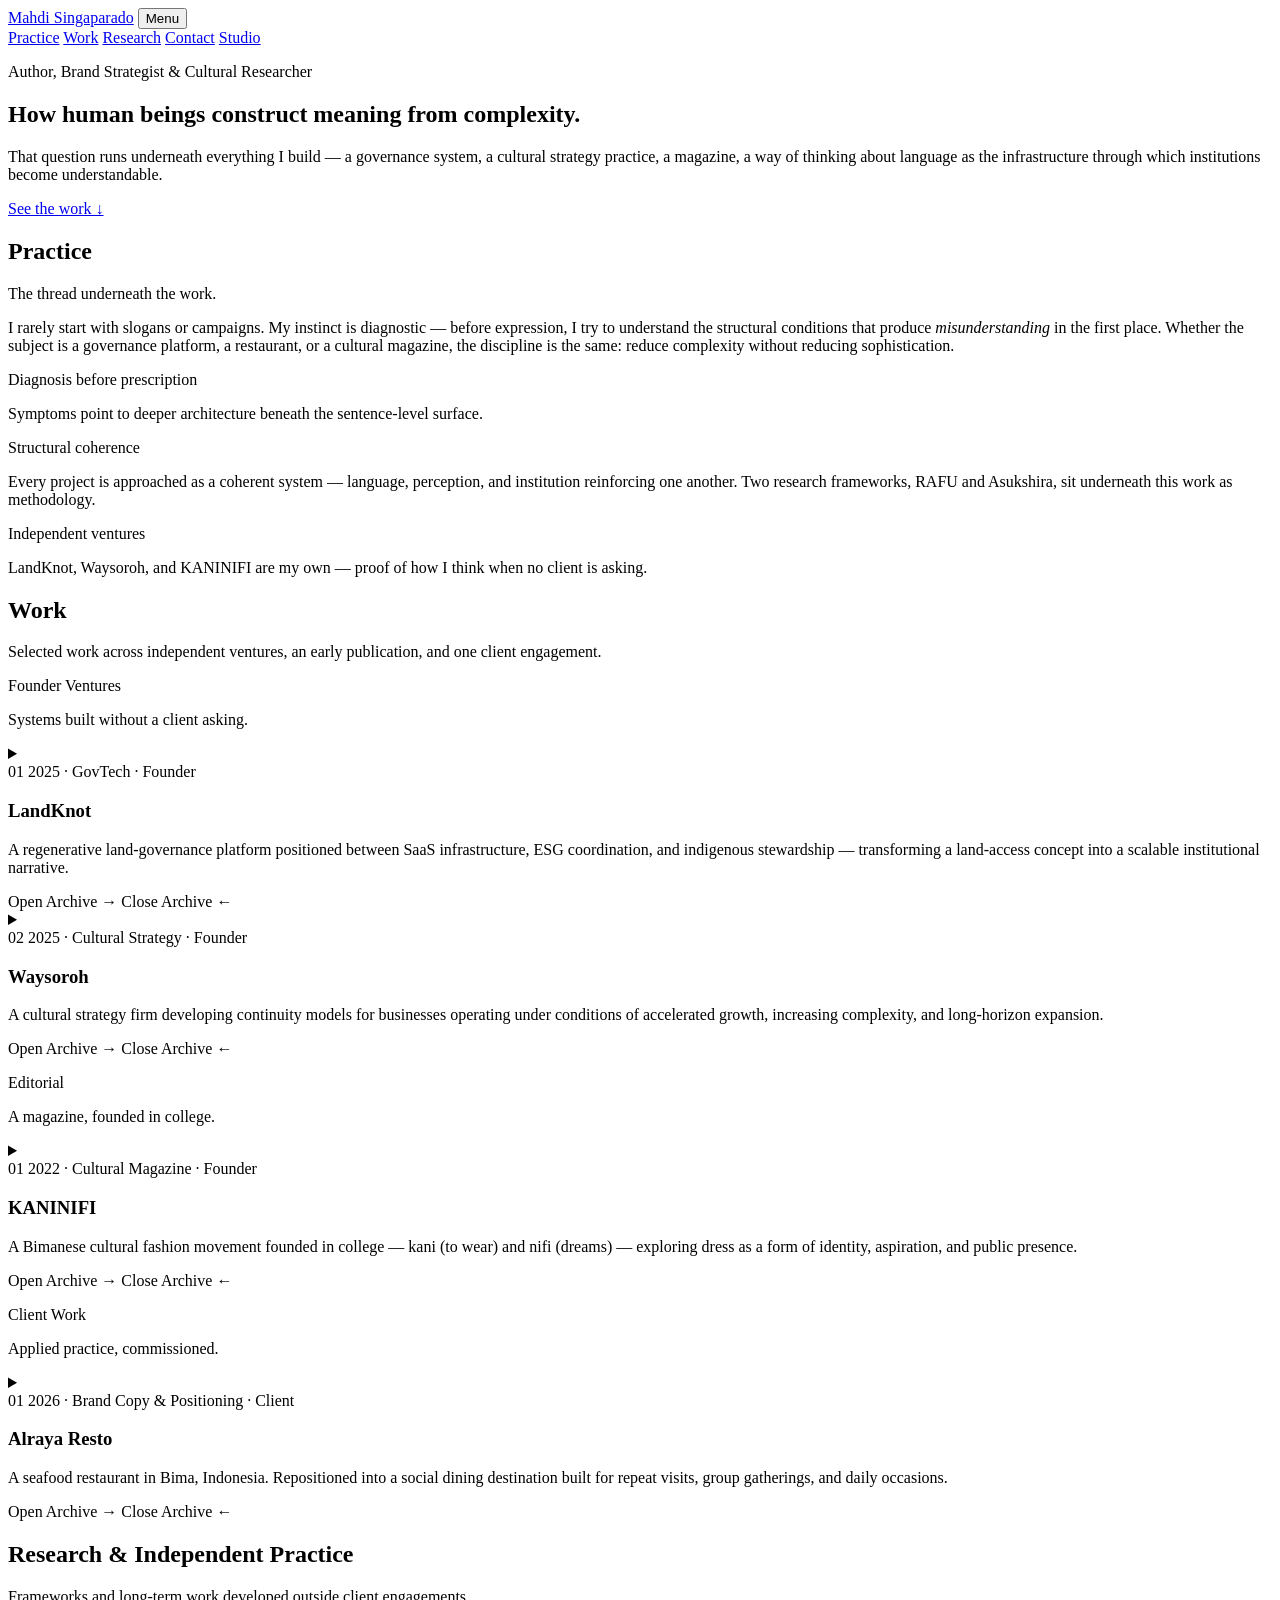
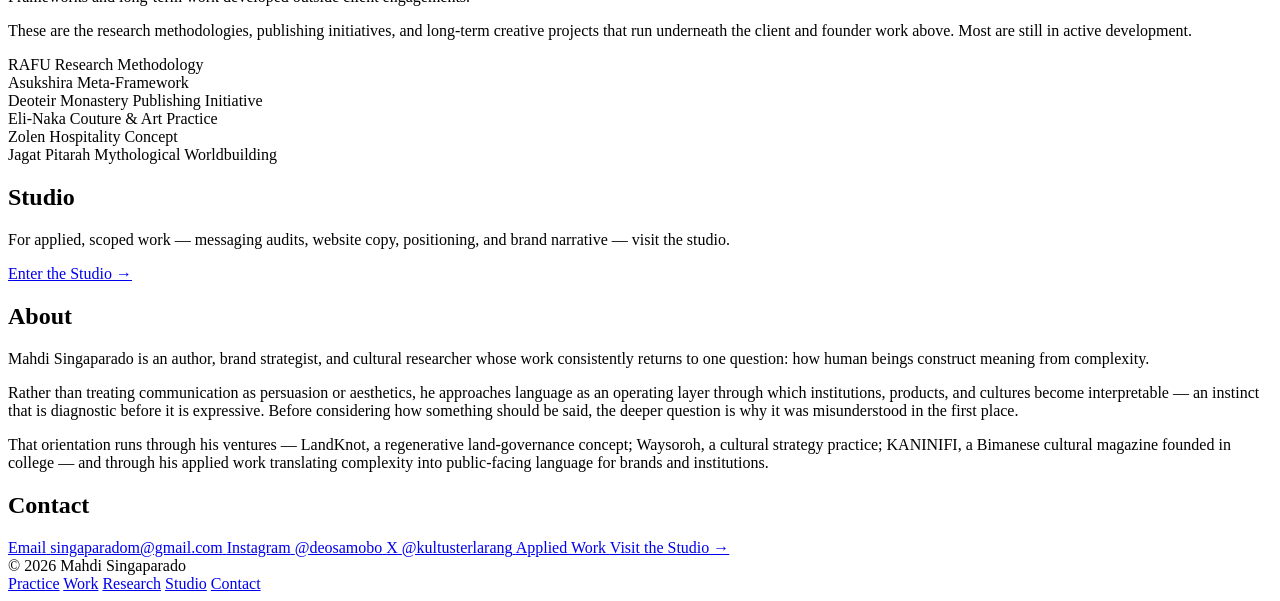
==== commit e030d6c1: "Update index.html" ====
--- a/index.html
+++ b/index.html
@@ -9,7 +9,8 @@
 <link rel="preconnect" href="https://fonts.googleapis.com">
 <link rel="preconnect" href="https://fonts.gstatic.com" crossorigin>
 <link href="https://fonts.googleapis.com/css2?family=Prata&family=Manrope:wght@400;500;600;700&family=IBM+Plex+Mono:wght@400;500&display=swap" rel="stylesheet">
-<link rel="stylesheet" href="/styles.css">
+<link rel="stylesheet" href="/shared/shared.css">
+<link rel="stylesheet" href="/home.css">
 </head>
 <body>
 
@@ -392,6 +393,7 @@
   </div>
 </footer>
 
-<script src="/script.js"></script>
+<script src="/shared/shared.js"></script>
+<script src="/home.js"></script>
 </body>
 </html>
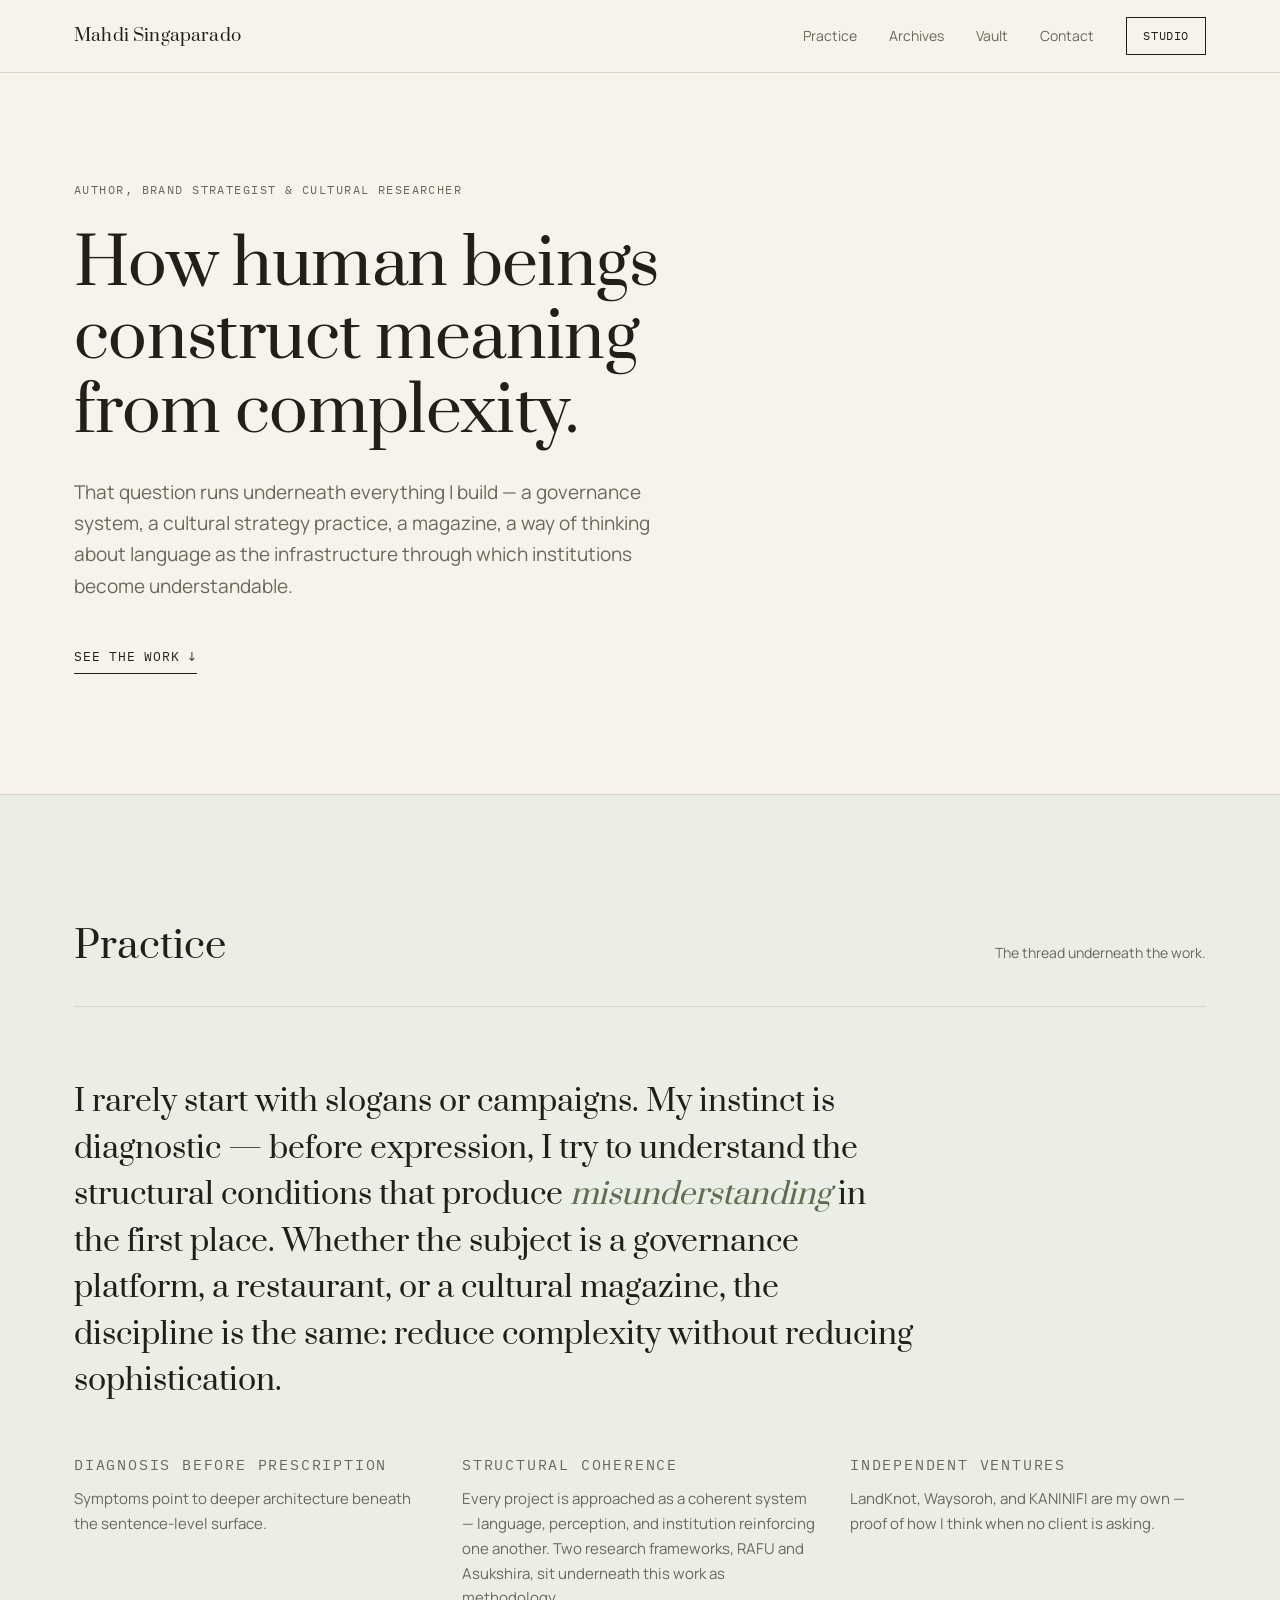
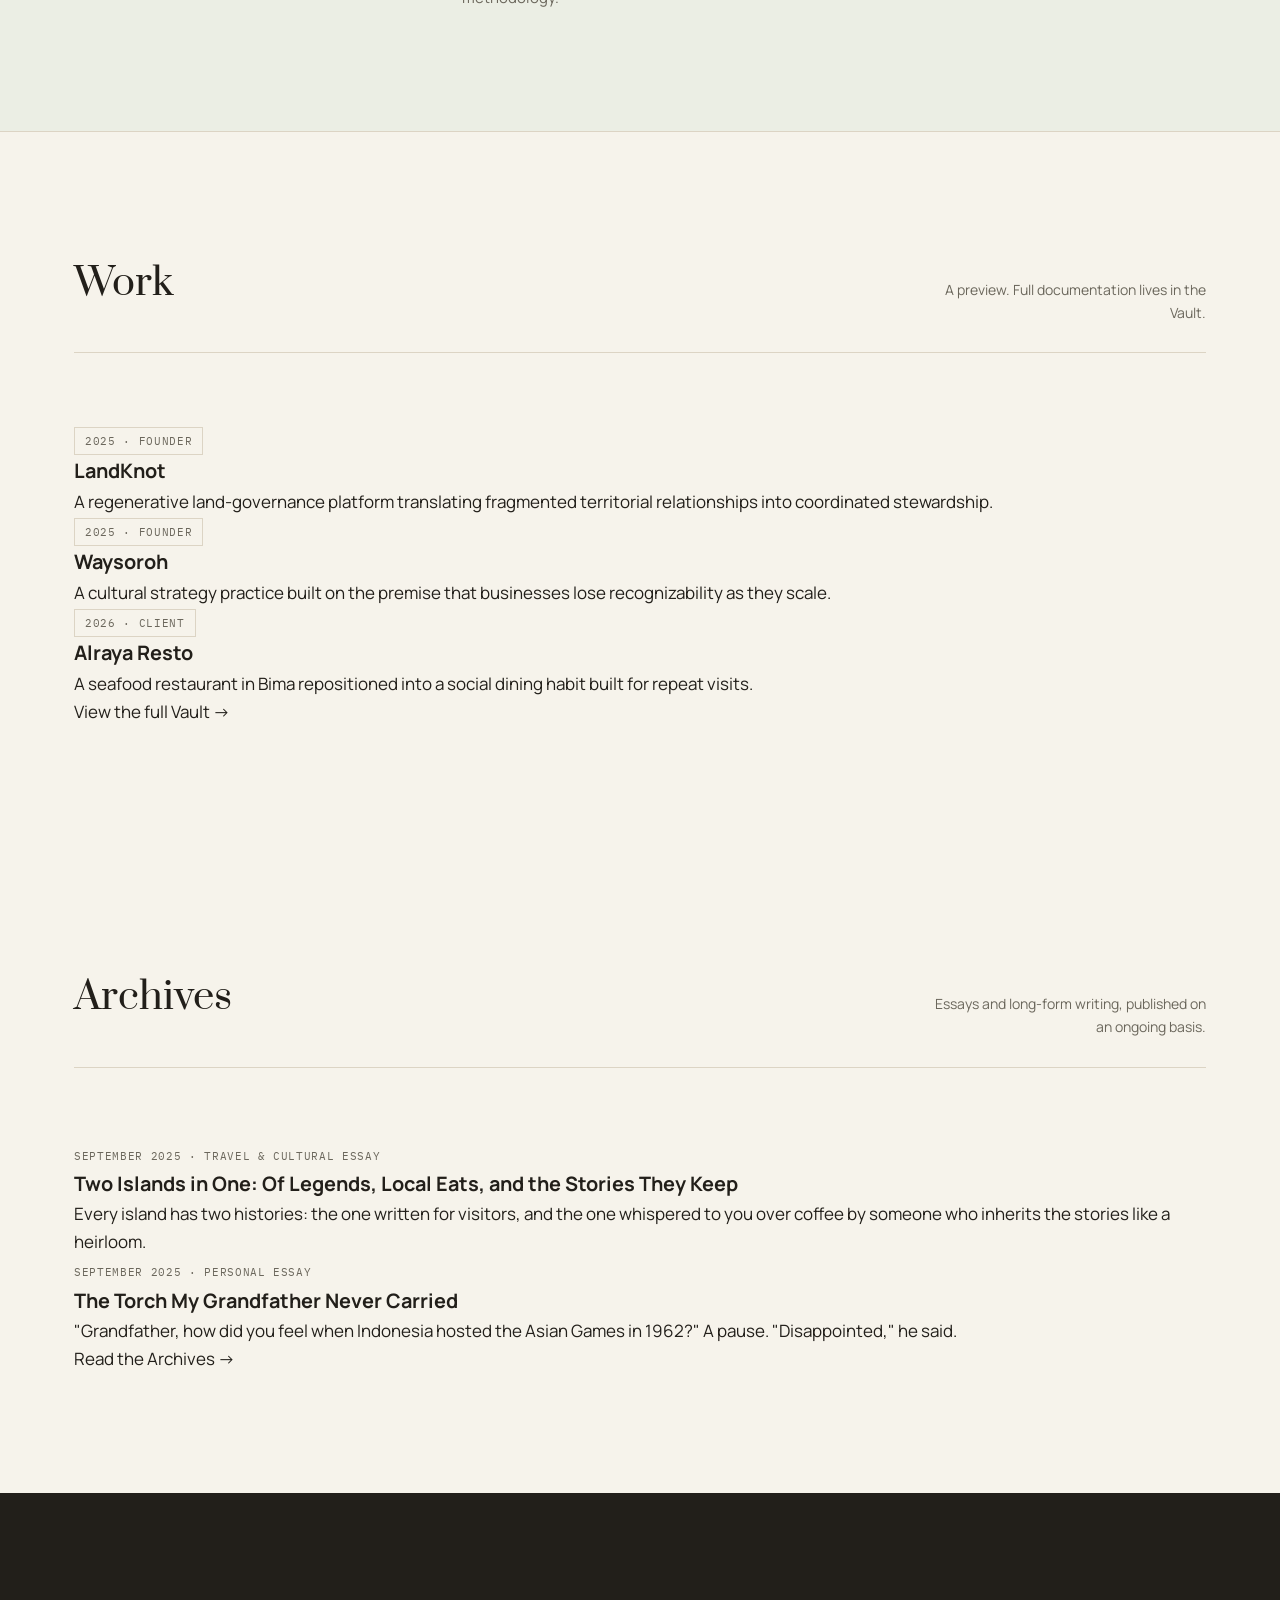
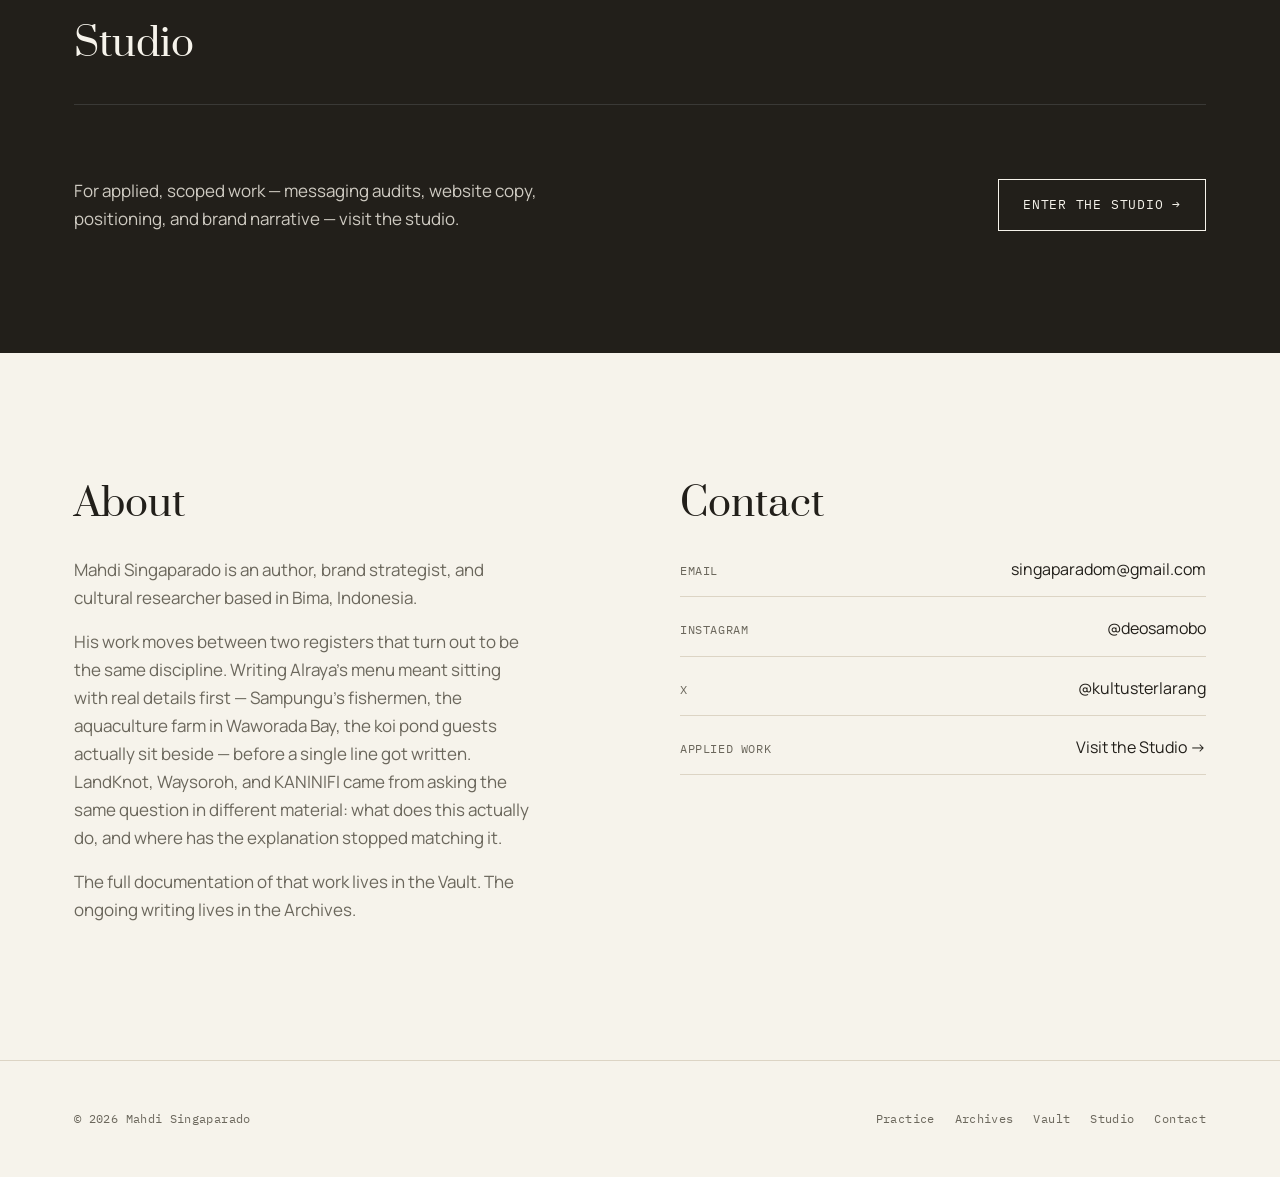
==== commit 76fbaf90: "Update index.html" ====
--- a/index.html
+++ b/index.html
@@ -20,8 +20,8 @@
     <button class="nav-toggle" id="navToggle" aria-expanded="false" aria-controls="navLinks">Menu</button>
     <div class="nav-links" id="navLinks">
       <a href="#practice">Practice</a>
-      <a href="#work">Work</a>
-      <a href="#research">Research</a>
+      <a href="/archives">Archives</a>
+      <a href="/vault">Vault</a>
       <a href="#contact">Contact</a>
       <a href="/studio" class="nav-cta">Studio</a>
     </div>
@@ -67,263 +67,61 @@
   </section>
 
   <!-- WORK -->
+  <!-- WORK PREVIEW -->
   <section id="work">
     <div class="container">
       <div class="section-head reveal">
         <h2 class="section-title">Work</h2>
-        <p class="section-note">Selected work across independent ventures, an early publication, and one client engagement.</p>
+        <p class="section-note">A preview. Full documentation lives in the Vault.</p>
       </div>
 
-      <div class="group-header reveal">
-        <p class="group-title">Founder Ventures</p>
-        <p class="group-note">Systems built without a client asking.</p>
+      <div class="preview-grid reveal">
+        <a href="/vault#landknot" class="preview-card">
+          <span class="chip">2025 · Founder</span>
+          <h3 class="preview-name">LandKnot</h3>
+          <p class="preview-line">A regenerative land-governance platform translating fragmented territorial relationships into coordinated stewardship.</p>
+        </a>
+        <a href="/vault#waysoroh" class="preview-card">
+          <span class="chip">2025 · Founder</span>
+          <h3 class="preview-name">Waysoroh</h3>
+          <p class="preview-line">A cultural strategy practice built on the premise that businesses lose recognizability as they scale.</p>
+        </a>
+        <a href="/vault#alraya" class="preview-card">
+          <span class="chip">2026 · Client</span>
+          <h3 class="preview-name">Alraya Resto</h3>
+          <p class="preview-line">A seafood restaurant in Bima repositioned into a social dining habit built for repeat visits.</p>
+        </a>
       </div>
 
-      <div class="archive-list">
-
-        <details class="archive-entry reveal">
-          <summary>
-            <div class="archive-card">
-              <div class="archive-card-meta">
-                <span class="archive-index">01</span>
-                <span class="chip">2025 · GovTech · Founder</span>
-              </div>
-              <h3 class="archive-name">LandKnot</h3>
-              <p class="archive-oneline">A regenerative land-governance platform positioned between SaaS infrastructure, ESG coordination, and indigenous stewardship — transforming a land-access concept into a scalable institutional narrative.</p>
-              <span class="archive-cue">
-                <span class="cue-open">Open Archive →</span>
-                <span class="cue-close">Close Archive ←</span>
-              </span>
-            </div>
-          </summary>
-          <div class="archive-document">
-            <p class="archive-document-label">Archive — 01 / LandKnot</p>
-            <p class="work-quote">"The future of land requires coordination."</p>
-
-            <div class="copy-block">
-              <p class="copy-label">Positioning line</p>
-              <p class="copy-display">The Structural Peace Interface for Regenerative Land Systems</p>
-              <p class="copy-label" style="margin-top:6px;">SaaS · Climate · Land Governance</p>
-            </div>
-            <div class="copy-block">
-              <p class="copy-text">As a regenerative land governance platform designed to coordinate land access, stewardship, and economic participation, LandKnot is built to equip a unified digital infrastructure integrating SaaS, ESG governance, and indigenous land systems. The platform translates fragmented territorial relationships into a structured ecosystem of verification, reciprocity, and adaptive governance.</p>
-              <p class="copy-text">The platform was developed from a structural observation: millions of hectares across emerging economies remain underutilized, disputed, or institutionally inaccessible despite rising global demand for agriculture, ecological restoration, and sustainable development. Simultaneously, indigenous and customary communities continue to face legal fragmentation, extractive expansion, and limited participation within formal economic systems.</p>
-              <p class="copy-text">LandKnot addresses this gap through a governance-oriented software architecture that integrates land verification, stakeholder coordination, ethical data systems, and participatory stewardship models into a scalable platform logic. LandKnot reframed land from static property into relational infrastructure: measurable, regenerative, and economically interoperable.</p>
-            </div>
-
-            <div class="spec-grid">
-              <div class="spec-row">
-                <p class="copy-label">Brand Positioning</p>
-                <p class="copy-text">LandKnot transforms fragmented land systems into coordinated stewardship networks.</p>
-              </div>
-              <div class="spec-row">
-                <p class="copy-label">Platform Description</p>
-                <p class="copy-text">A governance platform designed to structure land verification, stewardship, and economic participation across agricultural, industrial, and customary ecosystems.</p>
-              </div>
-              <div class="spec-row">
-                <p class="copy-label">Hero Page Copy</p>
-                <p class="copy-display">The Future of Land Requires Coordination</p>
-                <p class="copy-text">Land systems today operate through disconnected stakeholders, fragmented regulations, and extractive incentives. LandKnot provides an integrated governance infrastructure that enables transparency, participation, and adaptive territorial management at scale.</p>
-              </div>
-              <div class="spec-row">
-                <p class="copy-label">Value Proposition Copy</p>
-                <p class="copy-text">Governance Infrastructure for Regenerative Economies — the platform empowers institutions and communities to oversee land management by ensuring measurable accountability, ecological continuity, and participatory infrastructure aimed at fostering sustainable growth.</p>
-              </div>
-              <div class="spec-row">
-                <p class="copy-label">Product Copy</p>
-                <p class="copy-text">Built for Complex Land Systems — LandKnot integrates verification systems, ethical data architecture, stakeholder coordination, and reciprocity-based governance into a unified operational platform designed for long-term territorial stability.</p>
-              </div>
-            </div>
-          </div>
-        </details>
-
-        <details class="archive-entry reveal">
-          <summary>
-            <div class="archive-card">
-              <div class="archive-card-meta">
-                <span class="archive-index">02</span>
-                <span class="chip">2025 · Cultural Strategy · Founder</span>
-              </div>
-              <h3 class="archive-name">Waysoroh</h3>
-              <p class="archive-oneline">A cultural strategy firm developing continuity models for businesses operating under conditions of accelerated growth, increasing complexity, and long-horizon expansion.</p>
-              <span class="archive-cue">
-                <span class="cue-open">Open Archive →</span>
-                <span class="cue-close">Close Archive ←</span>
-              </span>
-            </div>
-          </summary>
-          <div class="archive-document">
-            <p class="archive-document-label">Archive — 02 / Waysoroh</p>
-            <p class="work-quote">"Expansion without continuity produces structural drift."</p>
-
-            <div class="copy-block">
-              <p class="copy-label">B2B · Cultural Strategy Firm</p>
-              <p class="copy-text">As businesses expand, the number of active layers increases simultaneously. Products evolve across different timelines. Partnerships introduce competing priorities. Customer experience extends across new markets, interfaces, and operational conditions. This accumulation gradually alters how a business is perceived. Communication, behavior, environment, and strategic direction begin operating with uneven rhythm. Distinction becomes harder to maintain despite increasing visibility.</p>
-              <p class="copy-text">Over time, the business remains commercially active while its recognizability weakens across adjacent markets and competitive environments. Waysoroh addresses this condition by coordinating how perception, behavior, experience, and institutional direction continue reinforcing one another as complexity increases. The result is long-horizon continuity capable of sustaining growth without weakening clarity, recognizability, or strategic gravity.</p>
-            </div>
-
-            <div class="spec-grid">
-              <div class="spec-row">
-                <p class="copy-label">Hero Page — Primary Statement</p>
-                <p class="copy-text">Strategic identity infrastructure for businesses navigating rapid growth, market expansion, and increasing complexity.</p>
-              </div>
-              <div class="spec-row">
-                <p class="copy-label">Hero Page — Secondary Statement</p>
-                <p class="copy-text">Waysoroh develops cultural and institutional continuity models that help businesses scale across products, territories, partnerships, and customer environments while preserving recognizability, directional clarity, and long-term positioning.</p>
-              </div>
-              <div class="spec-row">
-                <p class="copy-label">Hero Page — Supporting Line</p>
-                <p class="copy-text">Operating across hospitality, luxury, technology, and institutional sectors where perception, experience, and continuity shape competitive durability over time.</p>
-              </div>
-            </div>
-          </div>
-        </details>
-
-      </div>
-
-      <div class="group-header reveal">
-        <p class="group-title">Editorial</p>
-        <p class="group-note">A magazine, founded in college.</p>
-      </div>
-
-      <div class="archive-list">
-
-        <details class="archive-entry reveal">
-          <summary>
-            <div class="archive-card">
-              <div class="archive-card-meta">
-                <span class="archive-index">01</span>
-                <span class="chip">2022 · Cultural Magazine · Founder</span>
-              </div>
-              <h3 class="archive-name">KANINIFI</h3>
-              <p class="archive-oneline">A Bimanese cultural fashion movement founded in college — kani (to wear) and nifi (dreams) — exploring dress as a form of identity, aspiration, and public presence.</p>
-              <span class="archive-cue">
-                <span class="cue-open">Open Archive →</span>
-                <span class="cue-close">Close Archive ←</span>
-              </span>
-            </div>
-          </summary>
-          <div class="archive-document">
-            <p class="archive-document-label">Archive — 01 / KANINIFI</p>
-            <p class="work-quote">"You were always the reference."</p>
-
-            <div class="copy-block">
-              <p class="copy-display">A Publication the Culture Had Been Waiting For</p>
-              <p class="copy-text">The magazine began in 2022, out of Bima, from a conviction that Indonesian cultural life had been waiting for a publication that would take it at its full weight. The textiles. The ceremonies. The regional dress traditions carried forward by hands that learned them young and kept practicing.</p>
-              <p class="copy-text">The aesthetic intelligence that has been alive and specific and evolving across the archipelago for centuries, largely without a magazine willing to treat it the way Vogue treats a Paris collection. With attention, with rigor, with the assumption that the reader is sophisticated enough to meet it. KANINIFI is that magazine.</p>
-            </div>
-            <div class="copy-block">
-              <p class="copy-display">The Present Tense Is Where the Culture Lives</p>
-              <p class="copy-text">Nostalgia looks backward with longing. KANINIFI looks at the present and finds the culture already there. Dressing itself this morning, making decisions, alive in ways that no archive fully captures. Indonesian heritage, in these pages, was never a subject from the past brought forward for appreciation. It is the living context inside which contemporary Indonesian identity is being worked out, worn out, figured out, right now.</p>
-              <p class="copy-text">The magazine's ambition is to make that process visible. To give it the editorial seriousness it deserves. To place the batik, the ikat, the songket, the ceremony, the regional vocabulary of dress and beauty and self-presentation — onto the same stage where global fashion culture conducts its conversations.</p>
-            </div>
-            <div class="copy-block">
-              <p class="copy-label">Taglines</p>
-              <div class="tagline-list">
-                <span>#WEARYOURDREAM</span>
-                <span>Your True Self</span>
-                <span>You Were Always the Reference</span>
-                <span>Heritage That Gets Dressed Every Morning</span>
-              </div>
-            </div>
-          </div>
-        </details>
-
-      </div>
-
-      <div class="group-header reveal">
-        <p class="group-title">Client Work</p>
-        <p class="group-note">Applied practice, commissioned.</p>
-      </div>
-
-      <div class="archive-list">
-
-        <details class="archive-entry reveal">
-          <summary>
-            <div class="archive-card">
-              <div class="archive-card-meta">
-                <span class="archive-index">01</span>
-                <span class="chip">2026 · Brand Copy &amp; Positioning · Client</span>
-              </div>
-              <h3 class="archive-name">Alraya Resto</h3>
-              <p class="archive-oneline">A seafood restaurant in Bima, Indonesia. Repositioned into a social dining destination built for repeat visits, group gatherings, and daily occasions.</p>
-              <span class="archive-cue">
-                <span class="cue-open">Open Archive →</span>
-                <span class="cue-close">Close Archive ←</span>
-              </span>
-            </div>
-          </summary>
-          <div class="archive-document">
-            <p class="archive-document-label">Archive — 01 / Alraya Resto</p>
-
-            <div class="copy-block">
-              <div class="tagline-list">
-                <span>The ocean, on your plate.</span>
-                <span>From the sea to the table, taste the impeccable.</span>
-              </div>
-              <p class="copy-label" style="margin-top:14px;">Taglines</p>
-              <div class="tagline-list">
-                <span>Pesta Cita Rasa; The Feast of Flavour</span>
-              </div>
-            </div>
-
-            <div class="copy-block">
-              <p class="copy-label">Master Copy</p>
-              <p class="copy-text">Alraya emerged to offer a coastal memory defined by robust seasoning and nautical flavours drawn from the day's finest catch by Sampungu's fishermen, and the bespoke harvests of Alraya's own farms in Waworada Bay. Set within an integrated leisure enclave as a meeting ground for families, professionals, and communities, Alraya brings together fire, spice, and sea into a dining experience that lingers in your mind.</p>
-            </div>
-
-            <div class="copy-block">
-              <p class="copy-display">The Ocean, On Your Plate</p>
-              <p class="copy-label" style="margin-top:4px;">A Seaside Harvest Without the Sea</p>
-              <p class="copy-text" style="margin-top:14px;">Fishing in the vast ocean for fresh catches? That sounds stressful. The sun is burning over your head as saltwater dries sticky on your skin.</p>
-              <p class="copy-text">We recognize your desire for a self-sufficient food source. Alraya's aquaculture farm provides all the organic seafood you could ever want, delivered straight to our live tank. From Barramundi and Giant Trevally, to Lobster and King Crab, you're free to choose your catch while staying comfortably under shelter.</p>
-              <p class="copy-text">Nestled among serene rice fields, Alraya's tropical modern settings offer a succulent dining escape. Whether beneath the shade of lush bamboo trees or overlooking the calm Japanese koi pond, find your perfect spot and settle in. It's all yours.</p>
-              <p class="copy-text">Small talk matters here. While waiting for your meal, you'll share stories with friends, loved ones, or colleagues. And rest assured, your seafood will arrive at the gazebo just as your tale ends in laughter.</p>
-              <p class="copy-text">No dealing with sunburns. No sticky skin needed. Because at Alraya, you can have the ocean, on your plate.</p>
-            </div>
-          </div>
-        </details>
-
-      </div>
+      <a href="/vault" class="preview-link-out">View the full Vault →</a>
     </div>
   </section>
 
-  <!-- RESEARCH & INDEPENDENT PRACTICE -->
-  <section id="research">
+  <!-- ARCHIVES PREVIEW -->
+  <section id="archives-preview" class="tint-stone">
     <div class="container">
       <div class="section-head reveal">
-        <h2 class="section-title">Research &amp; Independent Practice</h2>
-        <p class="section-note">Frameworks and long-term work developed outside client engagements.</p>
+        <h2 class="section-title">Archives</h2>
+        <p class="section-note">Essays and long-form writing, published on an ongoing basis.</p>
       </div>
-      <p class="research-intro reveal">These are the research methodologies, publishing initiatives, and long-term creative projects that run underneath the client and founder work above. Most are still in active development.</p>
-      <div class="research-grid reveal">
-        <div class="research-item">
-          <span class="research-name">RAFU</span>
-          <span class="research-tag">Research Methodology</span>
-        </div>
-        <div class="research-item">
-          <span class="research-name">Asukshira</span>
-          <span class="research-tag">Meta-Framework</span>
-        </div>
-        <div class="research-item">
-          <span class="research-name">Deoteir Monastery</span>
-          <span class="research-tag">Publishing Initiative</span>
-        </div>
-        <div class="research-item">
-          <span class="research-name">Eli-Naka</span>
-          <span class="research-tag">Couture &amp; Art Practice</span>
-        </div>
-        <div class="research-item">
-          <span class="research-name">Zolen</span>
-          <span class="research-tag">Hospitality Concept</span>
-        </div>
-        <div class="research-item">
-          <span class="research-name">Jagat Pitarah</span>
-          <span class="research-tag">Mythological Worldbuilding</span>
-        </div>
+
+      <div class="archives-preview-list reveal">
+        <a href="/archives/two-islands-in-one/" class="archives-preview-item">
+          <span class="copy-label">September 2025 · Travel &amp; Cultural Essay</span>
+          <h3 class="archives-preview-title">Two Islands in One: Of Legends, Local Eats, and the Stories They Keep</h3>
+          <p class="archives-preview-excerpt">Every island has two histories: the one written for visitors, and the one whispered to you over coffee by someone who inherits the stories like a heirloom.</p>
+        </a>
+        <a href="/archives/the-torch-my-grandfather-never-carried/" class="archives-preview-item">
+          <span class="copy-label">September 2025 · Personal Essay</span>
+          <h3 class="archives-preview-title">The Torch My Grandfather Never Carried</h3>
+          <p class="archives-preview-excerpt">"Grandfather, how did you feel when Indonesia hosted the Asian Games in 1962?" A pause. "Disappointed," he said.</p>
+        </a>
       </div>
+
+      <a href="/archives" class="preview-link-out">Read the Archives →</a>
     </div>
   </section>
+
 
   <!-- STUDIO LINK-OUT -->
   <section class="studio-band">
@@ -346,9 +144,9 @@
         <div class="reveal">
           <h2 class="section-title" style="margin-bottom:20px;">About</h2>
           <div class="about-text">
-            <p>Mahdi Singaparado is an author, brand strategist, and cultural researcher whose work consistently returns to one question: how human beings construct meaning from complexity.</p>
-            <p>Rather than treating communication as persuasion or aesthetics, he approaches language as an operating layer through which institutions, products, and cultures become interpretable — an instinct that is diagnostic before it is expressive. Before considering how something should be said, the deeper question is why it was misunderstood in the first place.</p>
-            <p>That orientation runs through his ventures — LandKnot, a regenerative land-governance concept; Waysoroh, a cultural strategy practice; KANINIFI, a Bimanese cultural magazine founded in college — and through his applied work translating complexity into public-facing language for brands and institutions.</p>
+            <p>Mahdi Singaparado is an author, brand strategist, and cultural researcher based in Bima, Indonesia.</p>
+            <p>His work moves between two registers that turn out to be the same discipline. Writing Alraya's menu meant sitting with real details first — Sampungu's fishermen, the aquaculture farm in Waworada Bay, the koi pond guests actually sit beside — before a single line got written. LandKnot, Waysoroh, and KANINIFI came from asking the same question in different material: what does this actually do, and where has the explanation stopped matching it.</p>
+            <p>The full documentation of that work lives in the Vault. The ongoing writing lives in the Archives.</p>
           </div>
         </div>
 
@@ -385,8 +183,8 @@
     <span>© 2026 Mahdi Singaparado</span>
     <div class="footer-links">
       <a href="#practice">Practice</a>
-      <a href="#work">Work</a>
-      <a href="#research">Research</a>
+      <a href="/archives">Archives</a>
+      <a href="/vault">Vault</a>
       <a href="/studio">Studio</a>
       <a href="#contact">Contact</a>
     </div>
--- a/shared/shared.css
+++ b/shared/shared.css
@@ -0,0 +1,272 @@
+/* ============================================================
+   SHARED — design tokens and components used by BOTH
+   the homepage and the Studio. Never put page-specific
+   layout in this file.
+   ============================================================ */
+
+:root{
+  /* Base neutrals — warm paper, never stark white/black */
+  --paper:#F6F3EB;
+  --linen:#F1EBDF;
+  --stone:#E9E3D5;
+  --surface:#FFFFFF;
+  --ink:#221F1A;
+  --slate:#6B675C;
+  --hairline:#DCD4C4;
+
+  /* Botanical accents — restrained, used as families, never mixed in one element */
+  --sage:#8A9483;
+  --moss:#5F6E52;
+  --clay:#B4835F;
+  --bronze:#8A6D46;
+
+  /* Tinted panels — very pale, atmospheric, not decorative blocks */
+  --tint-sage:#EBEEE4;
+  --tint-clay:#F2E9DC;
+
+  --display:'Prata', serif;
+  --body:'Manrope', sans-serif;
+  --mono:'IBM Plex Mono', monospace;
+
+  --container:1180px;
+  --gutter:24px;
+}
+
+*{ box-sizing:border-box; margin:0; padding:0; }
+html{ scroll-behavior:smooth; }
+
+body{
+  background:var(--paper);
+  color:var(--ink);
+  font-family:var(--body);
+  font-size:17px;
+  line-height:1.65;
+  -webkit-font-smoothing:antialiased;
+  overflow-x:hidden;
+}
+
+a{ color:inherit; text-decoration:none; }
+::selection{ background:var(--sage); color:var(--surface); }
+
+a:focus-visible,
+button:focus-visible,
+summary:focus-visible,
+input:focus-visible,
+textarea:focus-visible,
+select:focus-visible{
+  outline:2px solid var(--moss);
+  outline-offset:3px;
+}
+
+.container{
+  max-width:var(--container);
+  margin:0 auto;
+  padding:0 var(--gutter);
+}
+
+.eyebrow{
+  font-family:var(--mono);
+  font-size:12px;
+  letter-spacing:0.12em;
+  text-transform:uppercase;
+  color:var(--slate);
+}
+
+/* ---------- Motion ---------- */
+.reveal{
+  opacity:0;
+  transform:translateY(16px);
+  transition:opacity 0.8s ease, transform 0.8s ease;
+}
+.reveal.is-visible{
+  opacity:1;
+  transform:translateY(0);
+}
+@media (prefers-reduced-motion: reduce){
+  .reveal{ opacity:1; transform:none; transition:none; }
+  html{ scroll-behavior:auto; }
+}
+
+/* ---------- Header / Nav ---------- */
+header{
+  position:fixed;
+  top:0; left:0; right:0;
+  z-index:100;
+  background:rgba(246,243,235,0.92);
+  backdrop-filter:blur(8px);
+  border-bottom:1px solid var(--hairline);
+}
+nav{
+  display:flex;
+  align-items:center;
+  justify-content:space-between;
+  height:72px;
+}
+.nav-name{
+  font-family:var(--display);
+  font-size:17px;
+  letter-spacing:0.01em;
+}
+.nav-links{
+  display:flex;
+  align-items:center;
+  gap:32px;
+  font-size:14px;
+  color:var(--slate);
+}
+.nav-links a{ transition:color 0.2s ease; }
+.nav-links a:hover{ color:var(--moss); }
+.nav-cta{
+  font-family:var(--mono);
+  font-size:12px;
+  letter-spacing:0.05em;
+  text-transform:uppercase;
+  color:var(--ink) !important;
+  border:1px solid var(--ink);
+  padding:8px 16px;
+}
+.nav-cta:hover{ background:var(--moss); border-color:var(--moss); color:var(--paper) !important; }
+
+.nav-toggle{
+  display:none;
+  background:none;
+  border:none;
+  font-family:var(--mono);
+  font-size:13px;
+  color:var(--ink);
+  cursor:pointer;
+}
+
+@media (max-width:720px){
+  .nav-links{
+    position:fixed;
+    top:72px; left:0; right:0;
+    background:var(--paper);
+    border-bottom:1px solid var(--hairline);
+    flex-direction:column;
+    align-items:stretch;
+    gap:0;
+    max-height:0;
+    overflow:hidden;
+    transition:max-height 0.3s ease;
+  }
+  .nav-links.open{ max-height:360px; }
+  .nav-links a{
+    padding:16px var(--gutter);
+    border-top:1px solid var(--hairline);
+    width:100%;
+  }
+  .nav-cta{ border:none; text-align:left; }
+  .nav-toggle{ display:block; }
+}
+
+/* ---------- Shared type / layout primitives ---------- */
+section{ padding:120px 0; }
+.section-head{
+  display:flex;
+  justify-content:space-between;
+  align-items:baseline;
+  gap:24px;
+  margin-bottom:72px;
+  border-bottom:1px solid var(--hairline);
+  padding-bottom:28px;
+}
+.section-title{
+  font-family:var(--display);
+  font-size:clamp(28px, 4vw, 38px);
+  font-weight:400;
+}
+.section-note{
+  font-size:14px;
+  color:var(--slate);
+  max-width:32ch;
+  text-align:right;
+}
+@media (max-width:640px){
+  .section-head{ flex-direction:column; align-items:flex-start; }
+  .section-note{ text-align:left; }
+}
+
+.group-header{
+  margin:64px 0 32px;
+  padding-bottom:16px;
+  border-bottom:1px solid var(--hairline);
+}
+.group-header:first-child{ margin-top:0; }
+.group-title{
+  font-family:var(--display);
+  font-size:22px;
+  margin-bottom:8px;
+}
+.group-note{
+  font-family:var(--body);
+  font-style:italic;
+  color:var(--slate);
+  font-size:15px;
+  max-width:56ch;
+}
+
+.chip{
+  display:inline-flex;
+  align-items:center;
+  gap:6px;
+  font-family:var(--mono);
+  font-size:11px;
+  letter-spacing:0.06em;
+  text-transform:uppercase;
+  color:var(--slate);
+  border:1px solid var(--hairline);
+  padding:4px 10px;
+}
+
+/* Prose blocks used by both document types */
+.copy-block{ margin-bottom:24px; }
+.copy-block:last-child{ margin-bottom:0; }
+.copy-label{
+  font-family:var(--mono);
+  font-size:11px;
+  letter-spacing:0.06em;
+  text-transform:uppercase;
+  color:var(--slate);
+  margin-bottom:8px;
+}
+.copy-text{
+  font-size:15.5px;
+  color:var(--ink);
+  line-height:1.75;
+  max-width:64ch;
+}
+.copy-text + .copy-text{ margin-top:14px; }
+.copy-display{
+  font-family:var(--display);
+  font-size:clamp(18px,2.2vw,22px);
+  line-height:1.5;
+  max-width:52ch;
+  color:var(--ink);
+}
+.tagline-list{ display:flex; flex-direction:column; gap:6px; }
+.tagline-list span{
+  font-family:var(--display);
+  font-style:italic;
+  font-size:16px;
+  color:var(--ink);
+}
+.spec-grid{ display:flex; flex-direction:column; gap:20px; }
+.spec-row{ max-width:64ch; }
+.spec-row .copy-label{ margin-bottom:6px; }
+
+/* ---------- Footer ---------- */
+footer{ padding:48px 0; border-top:1px solid var(--hairline); }
+.footer-row{
+  display:flex;
+  justify-content:space-between;
+  align-items:center;
+  flex-wrap:wrap;
+  gap:12px;
+  font-family:var(--mono);
+  font-size:12px;
+  color:var(--slate);
+  letter-spacing:0.03em;
+}
+.footer-links{ display:flex; gap:20px; }
+.footer-links a:hover{ color:var(--moss); }
--- a/home.css
+++ b/home.css
@@ -0,0 +1,246 @@
+/* ============================================================
+   HOME — homepage-only styles. Never referenced by Studio.
+   Depends on shared/shared.css being loaded first.
+   ============================================================ */
+
+/* ---------- Hero ---------- */
+.hero{
+  padding:180px 0 120px;
+  border-bottom:1px solid var(--hairline);
+}
+.hero-eyebrow{ margin-bottom:28px; }
+h1{
+  font-family:var(--display);
+  font-weight:400;
+  font-size:clamp(36px, 6vw, 64px);
+  line-height:1.15;
+  letter-spacing:-0.01em;
+  max-width:16ch;
+}
+.hero-sub{
+  margin-top:28px;
+  max-width:48ch;
+  font-size:19px;
+  color:var(--slate);
+}
+.hero-cta{
+  display:inline-flex;
+  align-items:center;
+  gap:8px;
+  margin-top:44px;
+  font-family:var(--mono);
+  font-size:13px;
+  letter-spacing:0.06em;
+  text-transform:uppercase;
+  color:var(--ink);
+  border-bottom:1px solid var(--ink);
+  padding-bottom:6px;
+  transition:color 0.2s ease, border-color 0.2s ease, gap 0.2s ease;
+}
+.hero-cta:hover{
+  color:var(--moss);
+  border-color:var(--moss);
+  gap:12px;
+}
+
+/* ---------- Practice — given a whisper of sage, not stark white ---------- */
+.practice{
+  background:var(--tint-sage);
+  border-bottom:1px solid var(--hairline);
+}
+.practice-text{
+  font-family:var(--display);
+  font-size:clamp(22px, 3vw, 30px);
+  line-height:1.55;
+  max-width:40ch;
+}
+.practice-text em{ font-style:italic; color:var(--moss); }
+.practice-list{
+  margin-top:48px;
+  display:grid;
+  grid-template-columns:repeat(3, 1fr);
+  gap:32px;
+}
+@media (max-width:800px){
+  .practice-list{ grid-template-columns:1fr; }
+}
+.practice-item .eyebrow{ margin-bottom:10px; }
+.practice-item p{ color:var(--slate); font-size:15px; }
+
+/* ---------- Archive entries (Work section) ---------- */
+.archive-list{ display:flex; flex-direction:column; }
+.archive-entry{
+  border-bottom:1px solid var(--hairline);
+  transition:border-color 0.2s ease;
+}
+.archive-entry summary{ list-style:none; cursor:pointer; }
+.archive-entry summary::-webkit-details-marker{ display:none; }
+.archive-card{
+  padding:44px 4px 44px 20px;
+  border-left:2px solid transparent;
+  transition:border-color 0.25s ease, background 0.25s ease;
+}
+.archive-entry:hover .archive-card{
+  border-left-color:var(--sage);
+  background:rgba(138,148,131,0.05);
+}
+.archive-card-meta{
+  display:flex;
+  justify-content:space-between;
+  align-items:center;
+  gap:12px;
+  flex-wrap:wrap;
+  margin-bottom:18px;
+}
+.archive-index{
+  font-family:var(--mono);
+  font-size:12px;
+  color:var(--bronze);
+  letter-spacing:0.05em;
+}
+.archive-name{
+  font-family:var(--display);
+  font-size:clamp(24px,3.2vw,30px);
+  margin-bottom:12px;
+}
+.archive-oneline{
+  color:var(--slate);
+  font-size:15.5px;
+  max-width:60ch;
+  margin-bottom:20px;
+}
+.archive-cue{
+  font-family:var(--mono);
+  font-size:12px;
+  letter-spacing:0.06em;
+  text-transform:uppercase;
+  color:var(--moss);
+}
+.archive-entry:not([open]) .cue-close{ display:none; }
+.archive-entry[open] .cue-open{ display:none; }
+
+.archive-document{
+  padding:8px 4px 48px 20px;
+  border-top:1px solid var(--hairline);
+  border-left:2px solid var(--sage);
+  animation:archiveOpen 0.35s ease;
+}
+@keyframes archiveOpen{
+  from{ opacity:0; transform:translateY(-6px); }
+  to{ opacity:1; transform:translateY(0); }
+}
+.archive-document-label{
+  font-family:var(--mono);
+  font-size:11px;
+  letter-spacing:0.08em;
+  text-transform:uppercase;
+  color:var(--bronze);
+  margin:28px 0 24px;
+}
+.work-quote{
+  font-family:var(--display);
+  font-style:italic;
+  font-size:clamp(22px, 3vw, 30px);
+  line-height:1.35;
+  max-width:26ch;
+  color:var(--ink);
+  margin-bottom:8px;
+}
+
+/* ---------- Research & Independent Practice ---------- */
+.research-intro{
+  font-family:var(--display);
+  font-style:italic;
+  font-size:clamp(18px,2.4vw,22px);
+  line-height:1.5;
+  color:var(--slate);
+  max-width:56ch;
+  margin-bottom:56px;
+}
+.research-grid{
+  display:grid;
+  grid-template-columns:repeat(2, 1fr);
+  gap:1px;
+  background:var(--hairline);
+  border:1px solid var(--hairline);
+}
+@media (max-width:640px){
+  .research-grid{ grid-template-columns:1fr; }
+}
+.research-item{
+  background:var(--surface);
+  padding:28px 24px;
+  display:flex;
+  flex-direction:column;
+  gap:6px;
+  transition:background 0.2s ease;
+}
+.research-item:hover{ background:var(--tint-sage); }
+.research-name{ font-family:var(--display); font-size:18px; }
+.research-tag{
+  font-family:var(--mono);
+  font-size:11px;
+  letter-spacing:0.06em;
+  text-transform:uppercase;
+  color:var(--slate);
+}
+
+/* ---------- Studio link-out band — kept black, unchanged ---------- */
+.studio-band{ background:var(--ink); color:var(--paper); }
+.studio-band .section-title{ color:var(--paper); }
+.studio-band .section-note{ color:#B9B5AC; }
+.studio-band-body{
+  display:flex;
+  justify-content:space-between;
+  align-items:center;
+  flex-wrap:wrap;
+  gap:24px;
+}
+.studio-band-body p{ max-width:52ch; color:#CFCBC2; }
+.studio-band-cta{
+  font-family:var(--mono);
+  font-size:13px;
+  letter-spacing:0.06em;
+  text-transform:uppercase;
+  color:var(--paper);
+  border:1px solid var(--paper);
+  padding:14px 24px;
+  white-space:nowrap;
+  transition:background 0.2s ease, color 0.2s ease;
+}
+.studio-band-cta:hover{ background:var(--paper); color:var(--ink); }
+
+/* ---------- About + Contact ---------- */
+.about-contact{
+  display:grid;
+  grid-template-columns:1fr 1fr;
+  gap:80px;
+}
+@media (max-width:800px){
+  .about-contact{ grid-template-columns:1fr; gap:56px; }
+}
+.about-text{ color:var(--slate); max-width:46ch; }
+.about-text p{ margin-bottom:16px; }
+
+.contact-list{
+  display:flex;
+  flex-direction:column;
+  gap:18px;
+  margin-top:8px;
+}
+.contact-row{
+  display:flex;
+  justify-content:space-between;
+  align-items:baseline;
+  border-bottom:1px solid var(--hairline);
+  padding-bottom:14px;
+}
+.contact-label{
+  font-family:var(--mono);
+  font-size:12px;
+  letter-spacing:0.05em;
+  text-transform:uppercase;
+  color:var(--slate);
+}
+.contact-value{ font-size:16px; transition:color 0.2s ease; }
+.contact-row a:hover .contact-value{ color:var(--moss); }
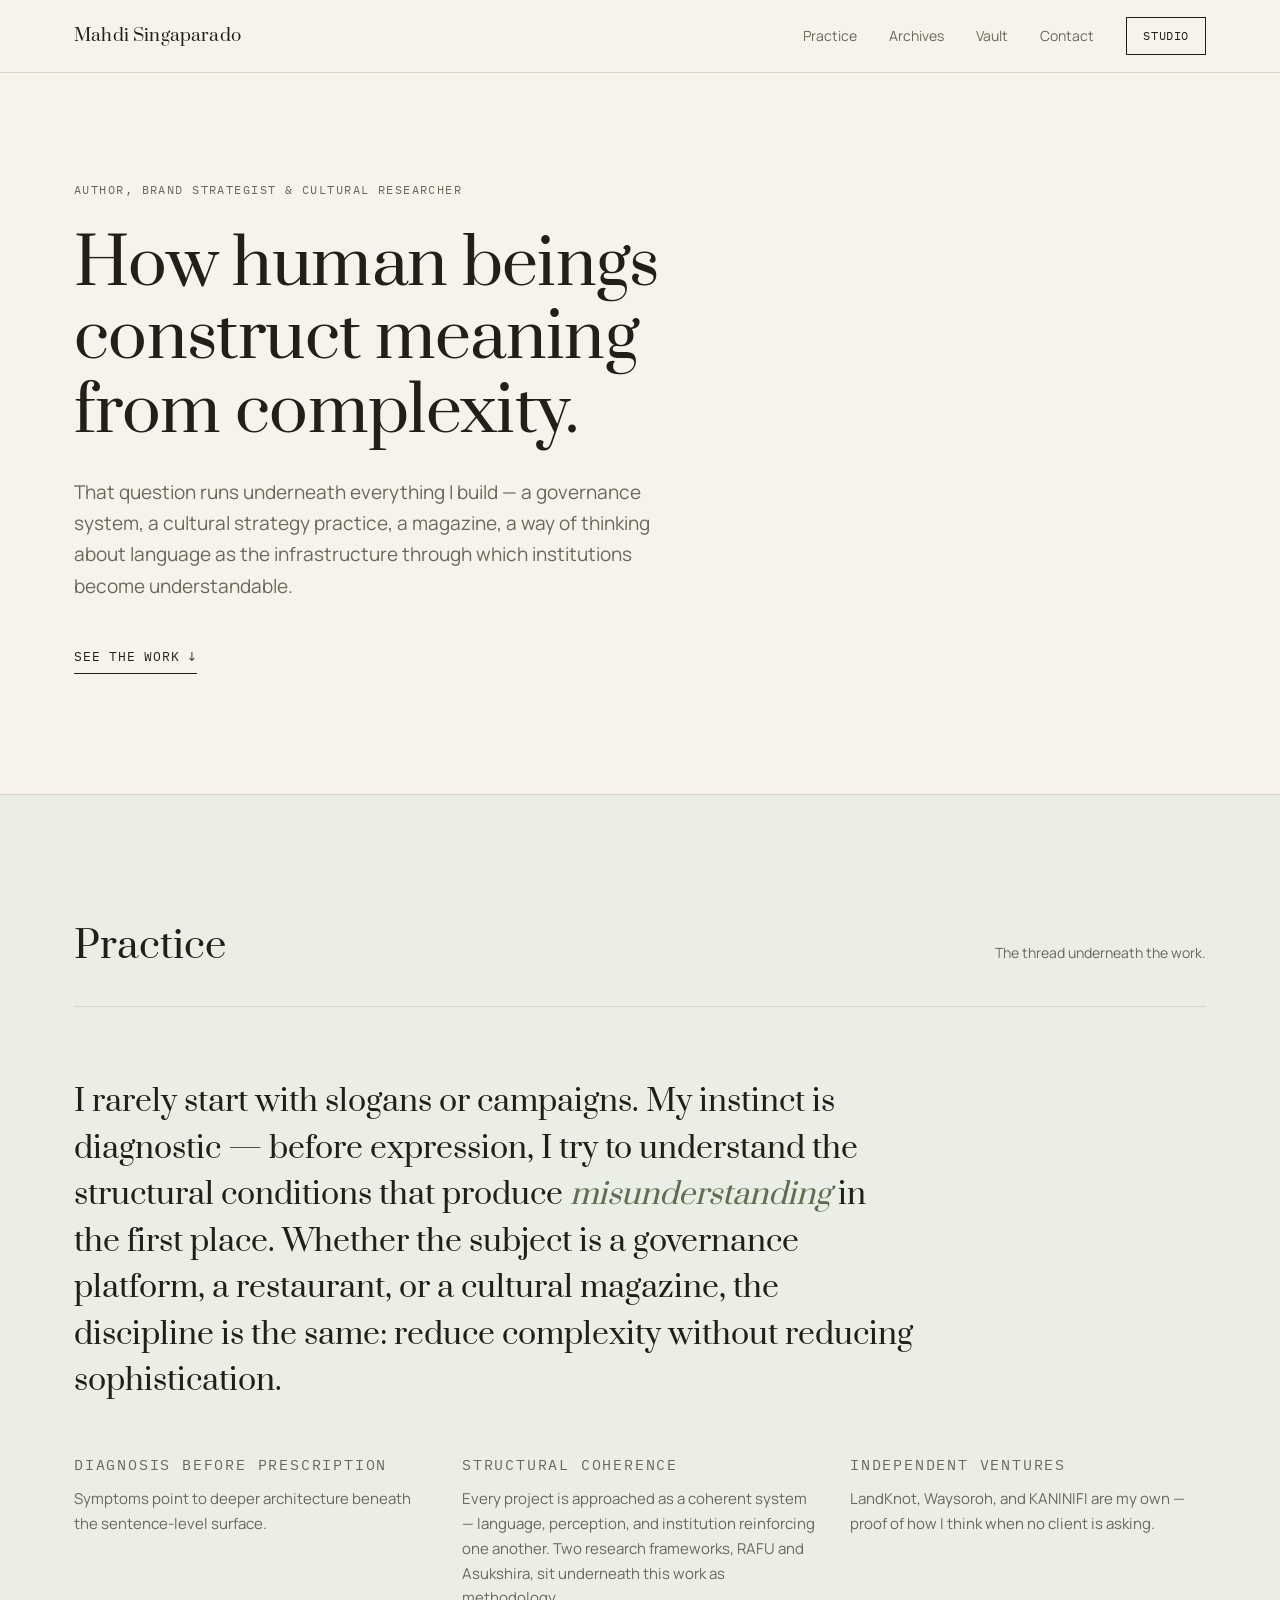
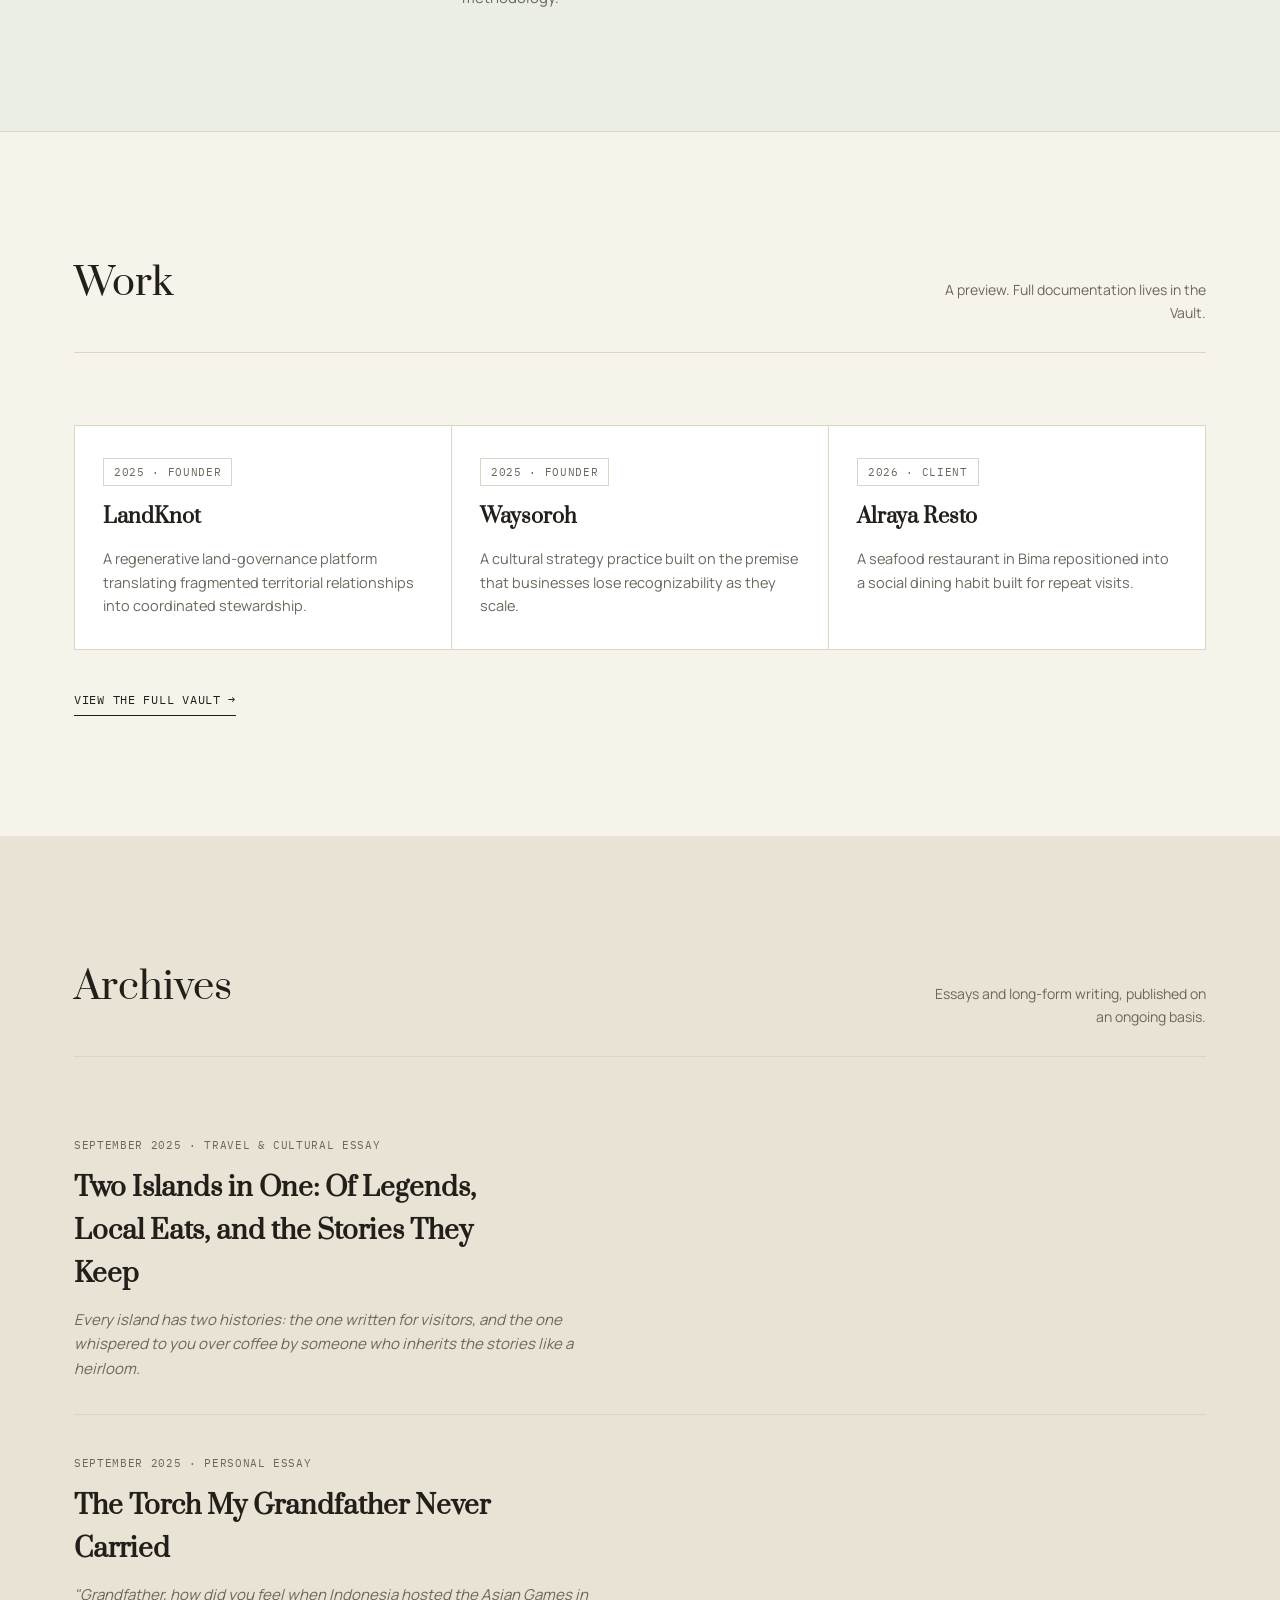
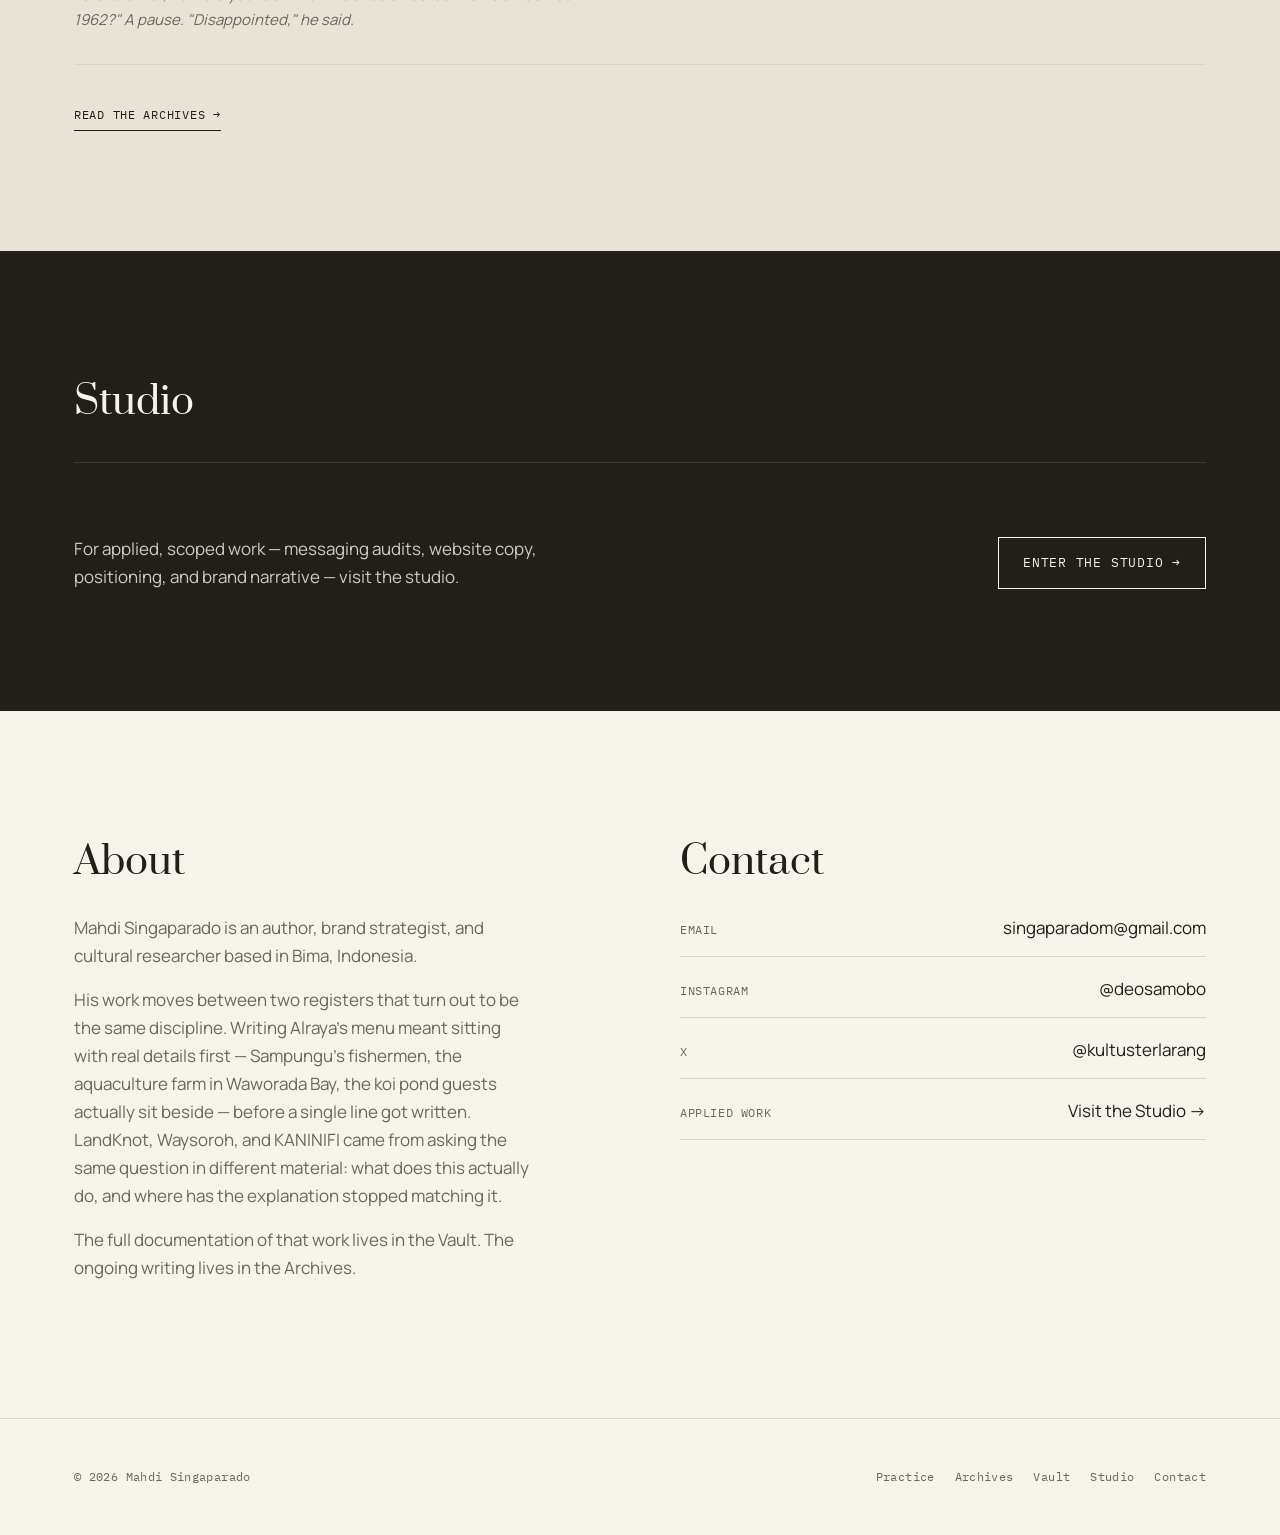
==== commit afa0ed53: "Update index.html" ====
--- a/index.html
+++ b/index.html
@@ -6,6 +6,9 @@
 <title>Mahdi Singaparado</title>
 <meta name="description" content="Mahdi Singaparado — Author, Brand Strategist &amp; Cultural Researcher working across language, culture, and institutions. LandKnot, Waysoroh, KANINIFI, and the practice behind them.">
 
+<link rel="icon" type="image/png" sizes="192x192" href="/icon-192.png">
+<link rel="icon" type="image/png" sizes="512x512" href="/icon-512.png">
+<link rel="apple-touch-icon" href="/icon-192.png">
 <link rel="preconnect" href="https://fonts.googleapis.com">
 <link rel="preconnect" href="https://fonts.gstatic.com" crossorigin>
 <link href="https://fonts.googleapis.com/css2?family=Prata&family=Manrope:wght@400;500;600;700&family=IBM+Plex+Mono:wght@400;500&display=swap" rel="stylesheet">
--- a/home.css
+++ b/home.css
@@ -242,5 +242,67 @@
   text-transform:uppercase;
   color:var(--slate);
 }
-.contact-value{ font-size:16px; transition:color 0.2s ease; }
-.contact-row a:hover .contact-value{ color:var(--moss); }
+/* ---------- Work & Archives previews (homepage) ---------- */
+.preview-grid{
+  display:grid;
+  grid-template-columns:repeat(3, 1fr);
+  gap:1px;
+  background:var(--hairline);
+  border:1px solid var(--hairline);
+}
+@media (max-width:800px){
+  .preview-grid{ grid-template-columns:1fr; }
+}
+.preview-card{
+  background:var(--surface);
+  padding:32px 28px;
+  display:flex;
+  flex-direction:column;
+  gap:14px;
+  transition:background 0.2s ease;
+}
+.preview-card:hover{ background:var(--tint-sage); }
+.preview-card .chip{ align-self:flex-start; }
+.preview-name{ font-family:var(--display); font-size:20px; }
+.preview-line{ color:var(--slate); font-size:14.5px; line-height:1.6; }
+
+.preview-link-out{
+  display:inline-block;
+  margin-top:40px;
+  font-family:var(--mono);
+  font-size:12px;
+  letter-spacing:0.06em;
+  text-transform:uppercase;
+  color:var(--ink);
+  border-bottom:1px solid var(--ink);
+  padding-bottom:5px;
+  transition:color 0.2s ease, border-color 0.2s ease;
+}
+.preview-link-out:hover{ color:var(--moss); border-color:var(--moss); }
+
+.tint-stone{ background:var(--stone); }
+
+.archives-preview-list{
+  display:flex;
+  flex-direction:column;
+}
+.archives-preview-item{
+  display:block;
+  padding:32px 0;
+  border-bottom:1px solid var(--hairline);
+  transition:opacity 0.2s ease;
+}
+.archives-preview-item:first-child{ padding-top:0; }
+.archives-preview-item:hover{ opacity:0.7; }
+.archives-preview-title{
+  font-family:var(--display);
+  font-size:clamp(20px,2.6vw,26px);
+  margin:10px 0 12px;
+  max-width:26ch;
+}
+.archives-preview-excerpt{
+  color:var(--slate);
+  font-size:15px;
+  max-width:60ch;
+  font-style:italic;
+}
